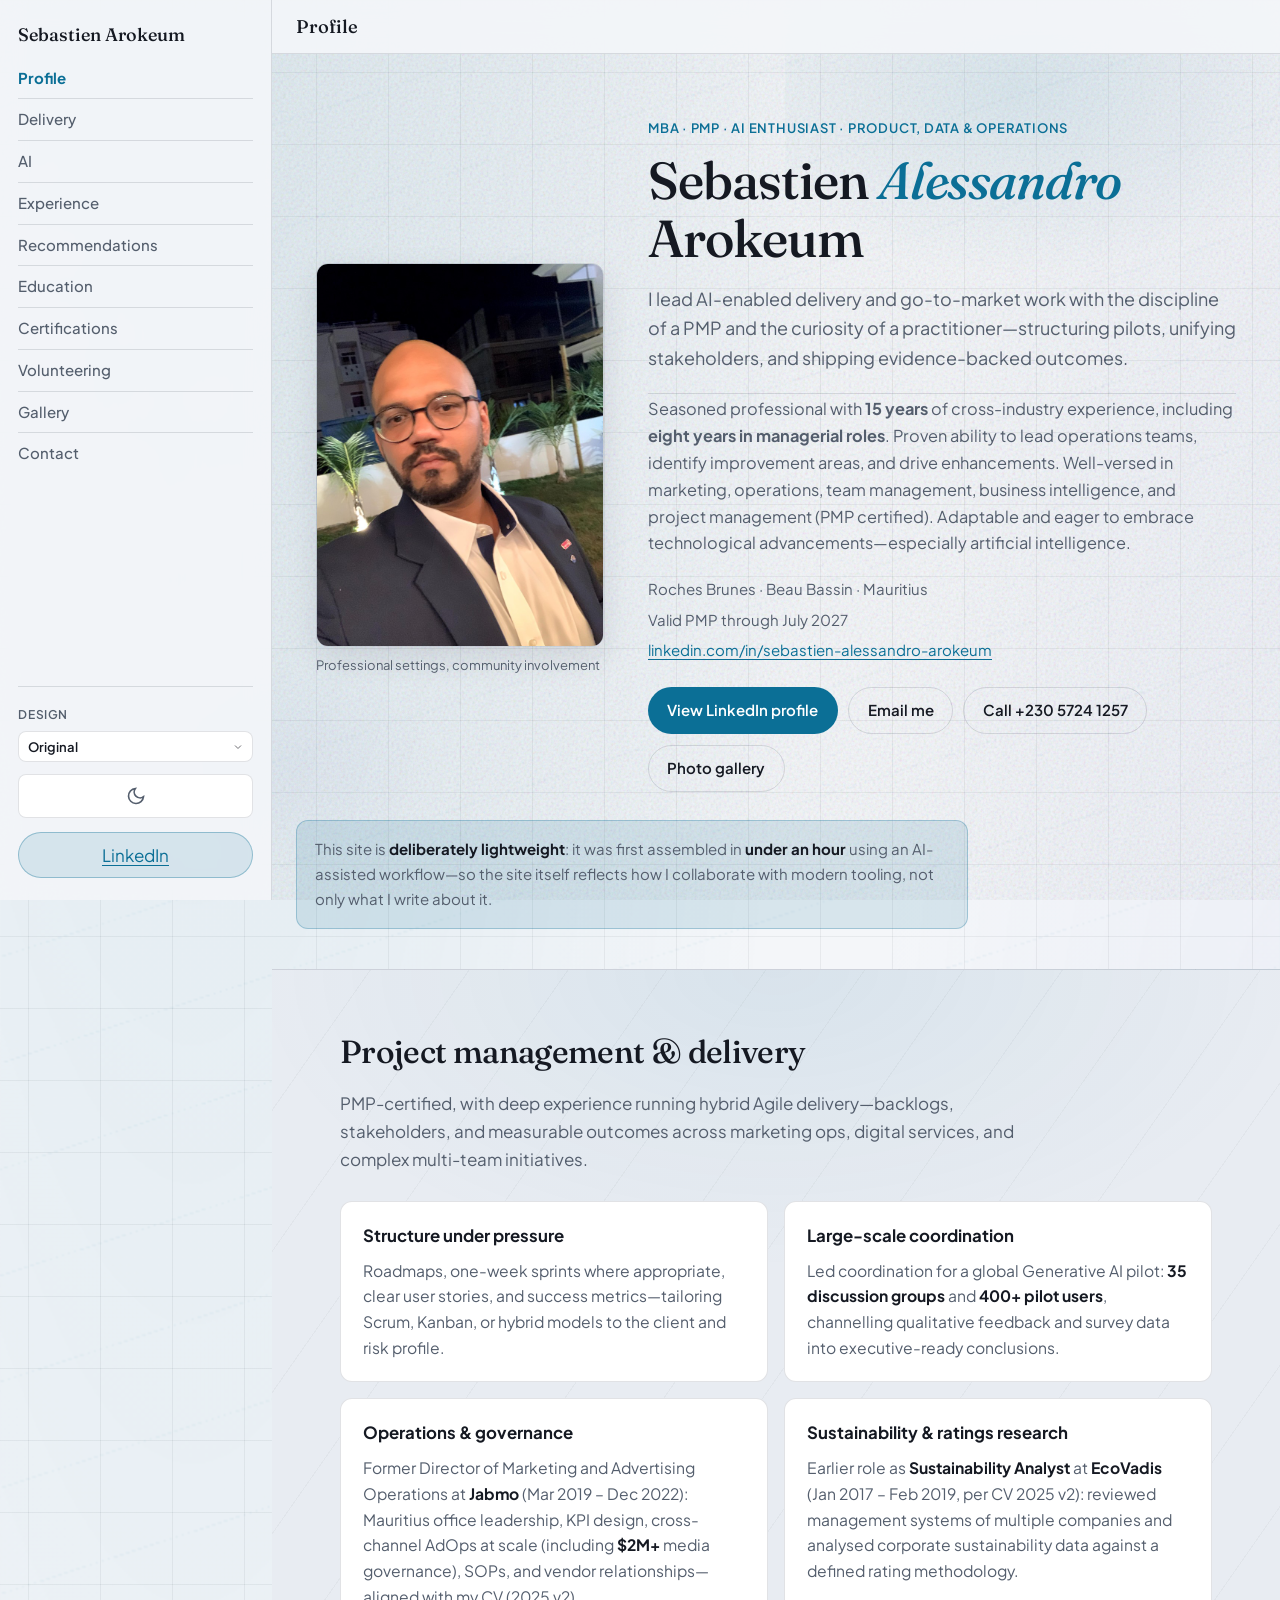
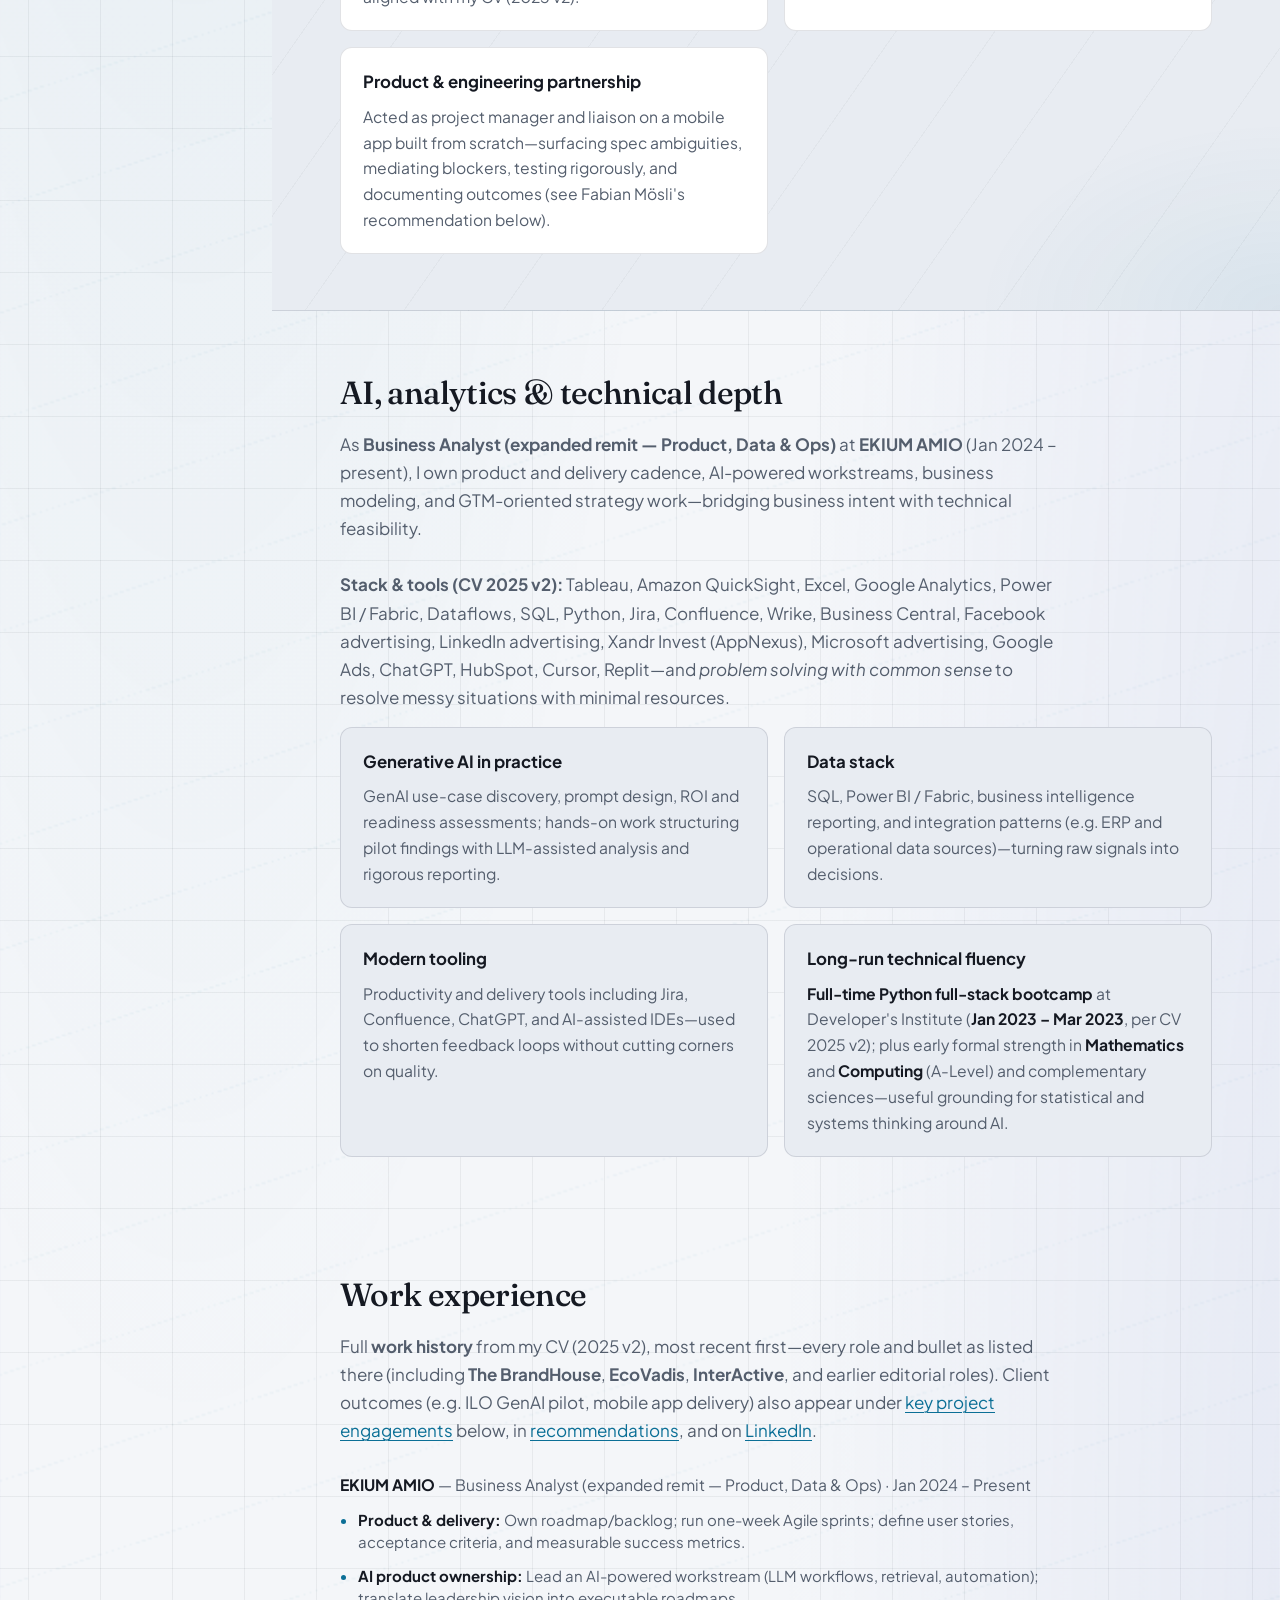
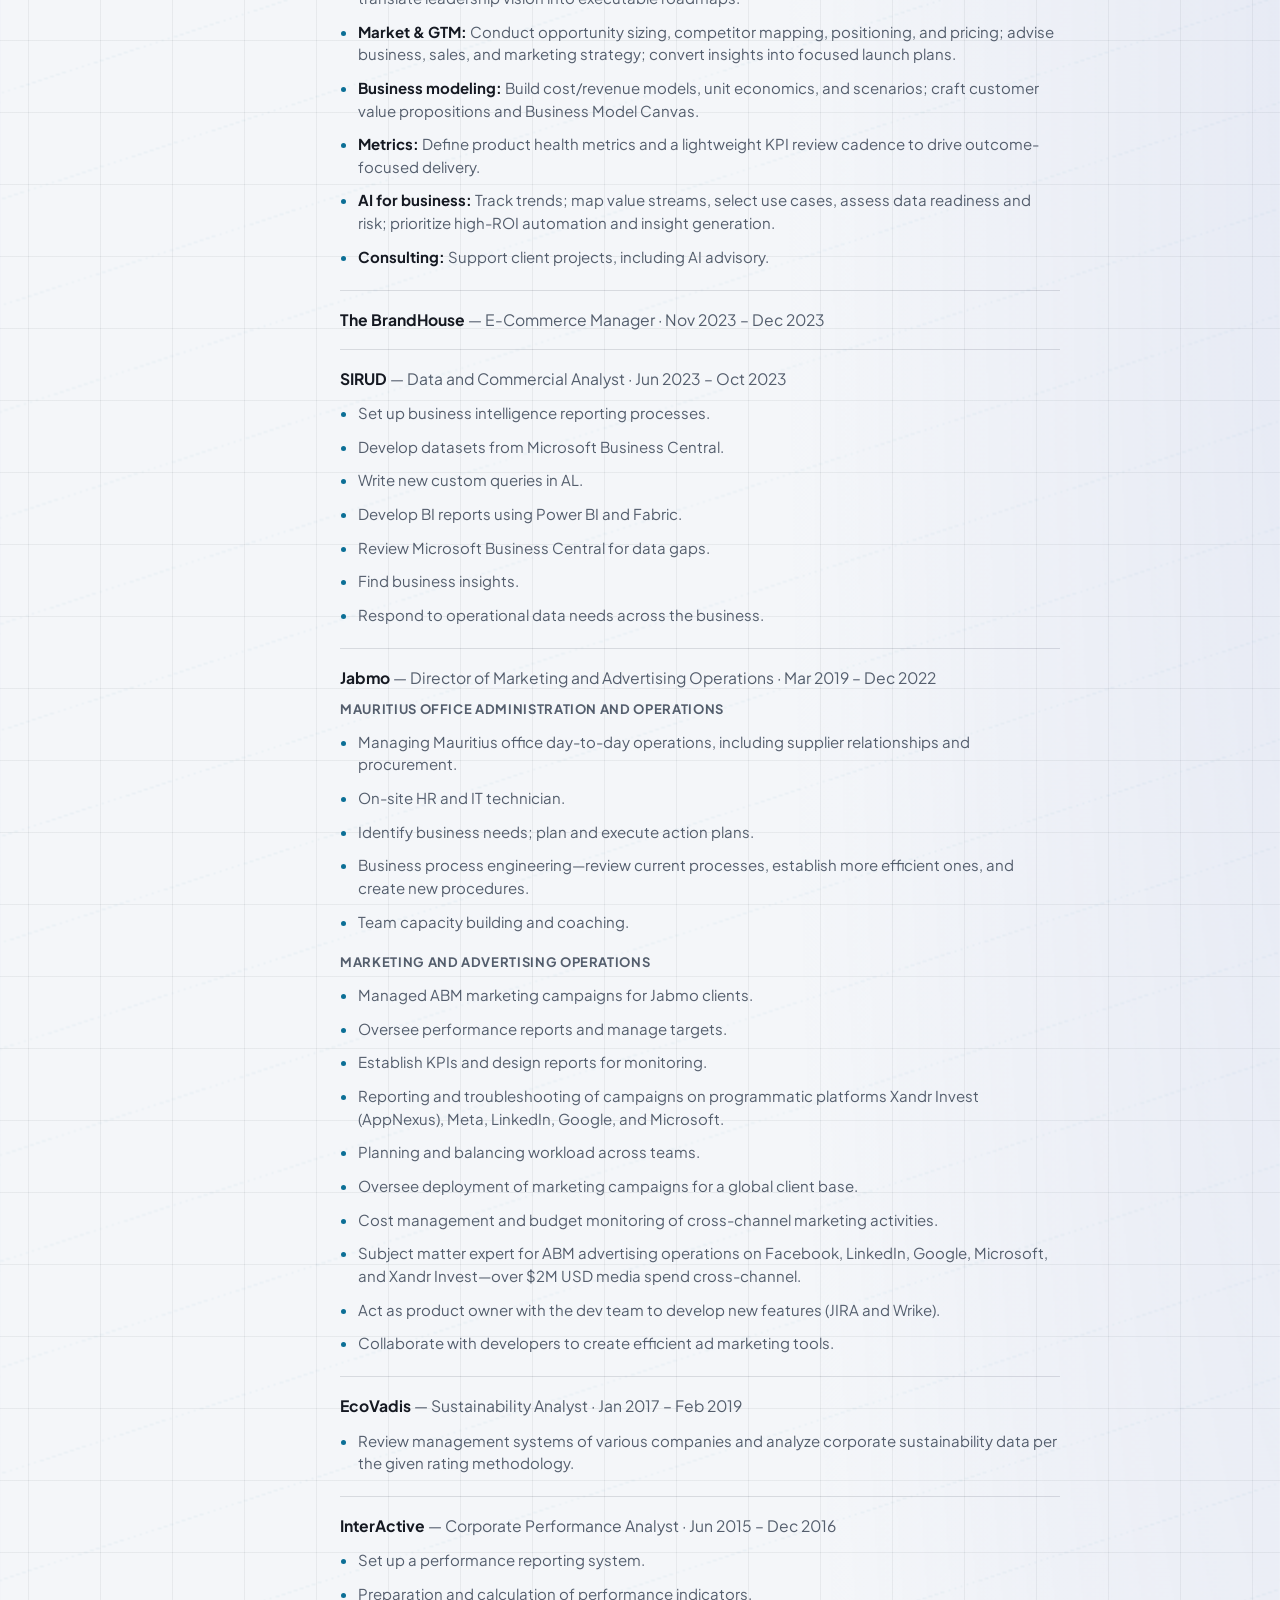
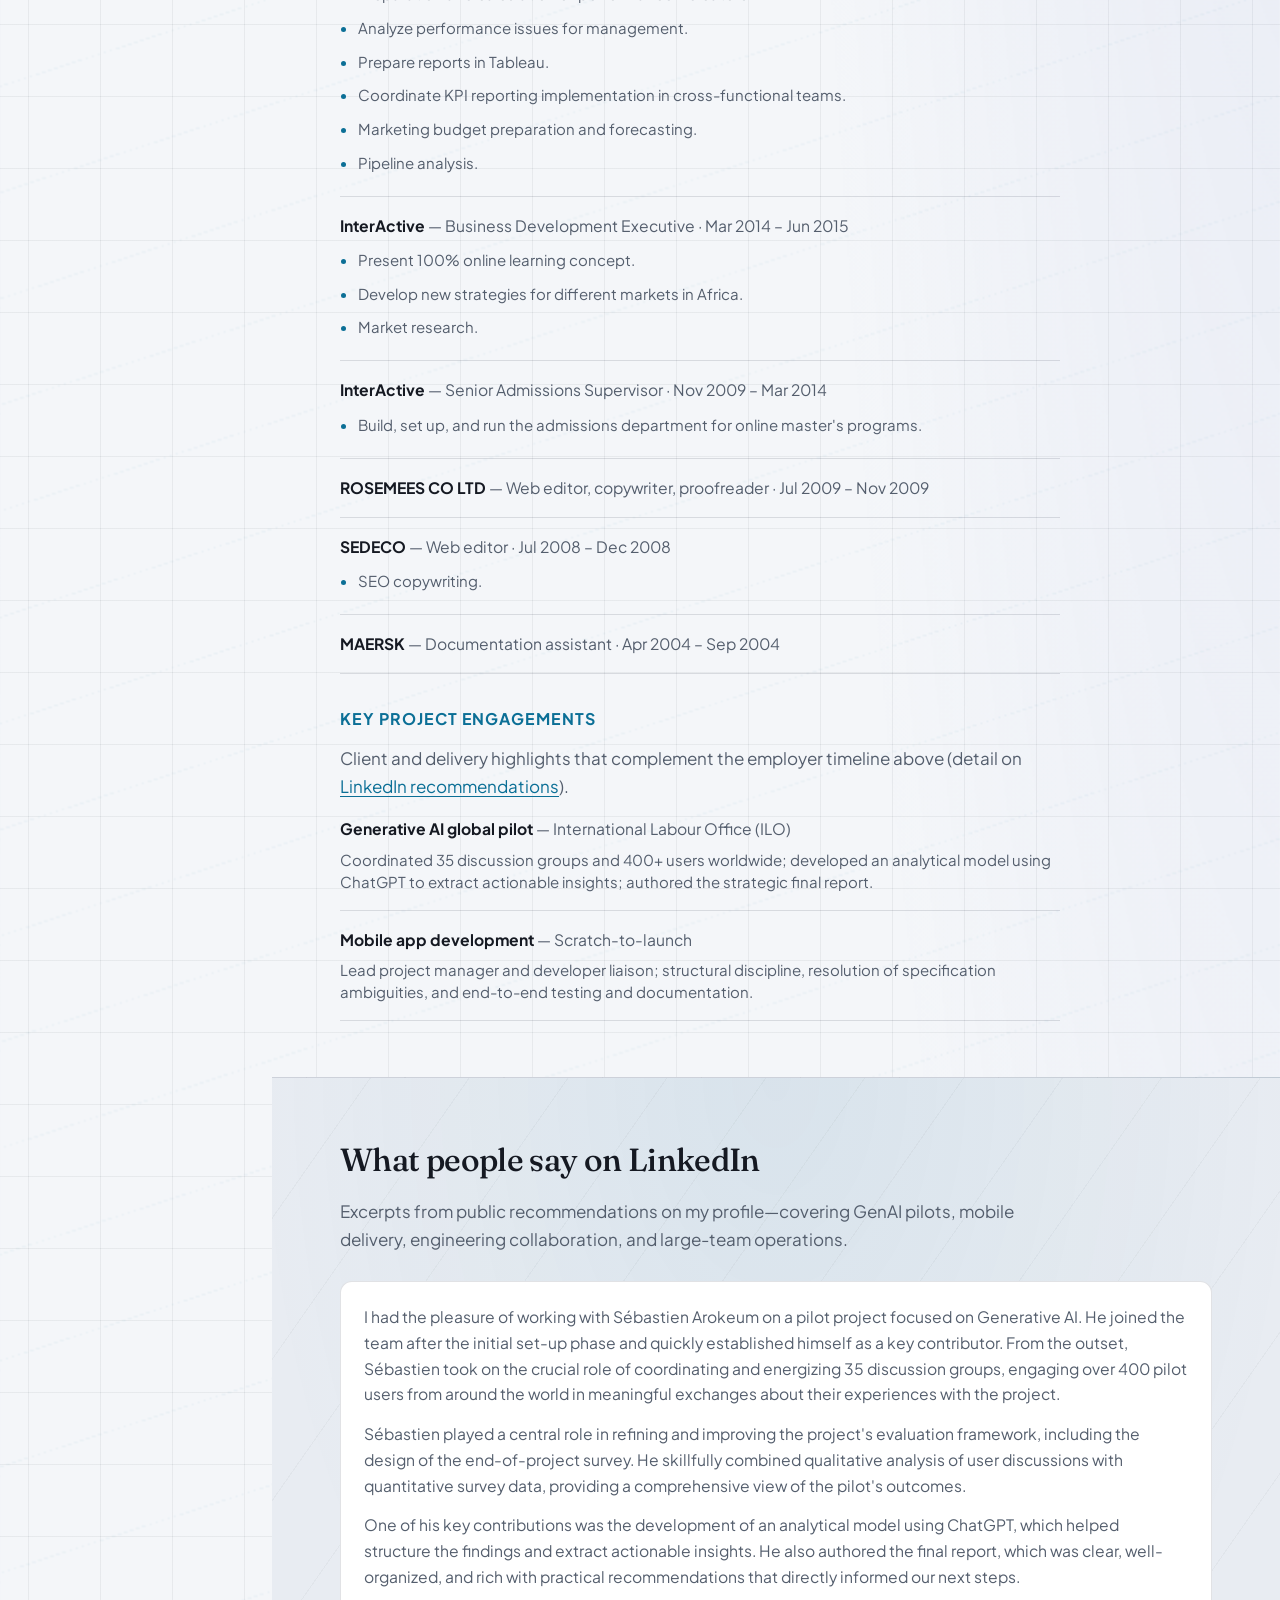
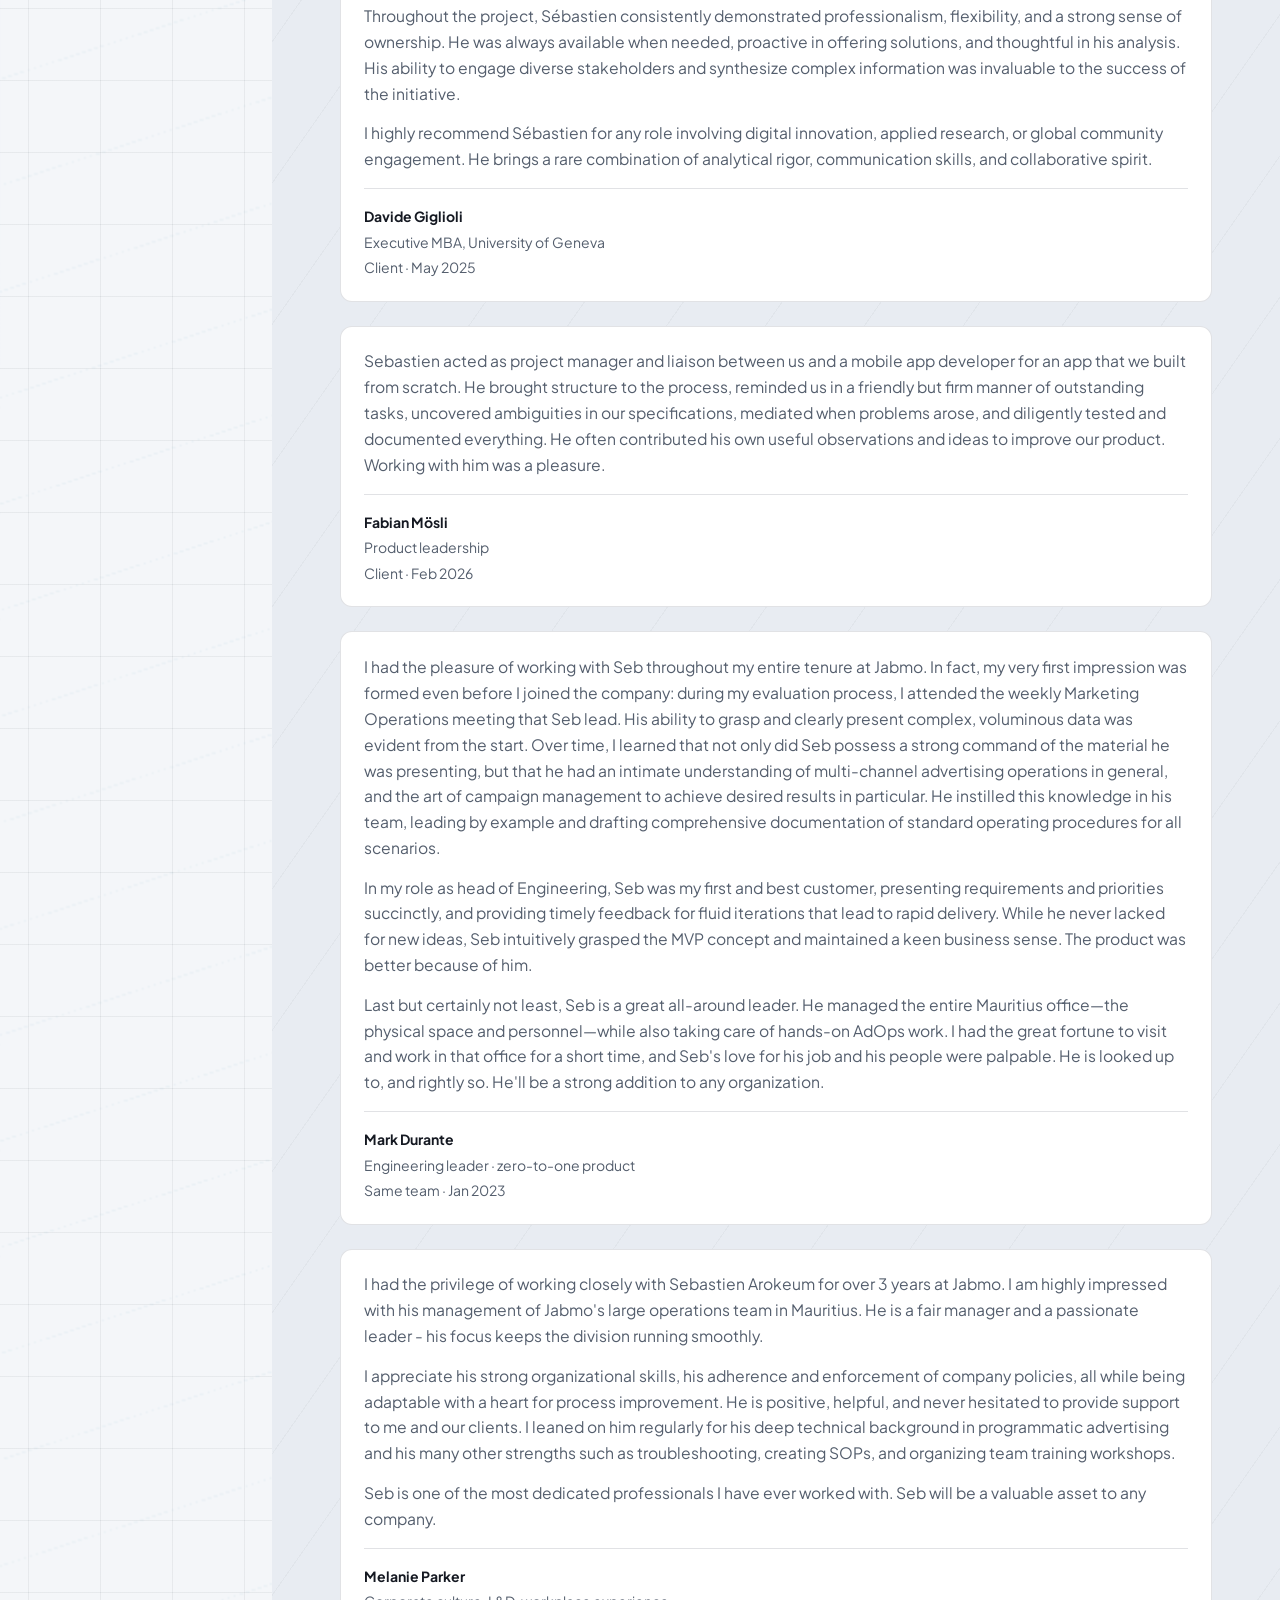
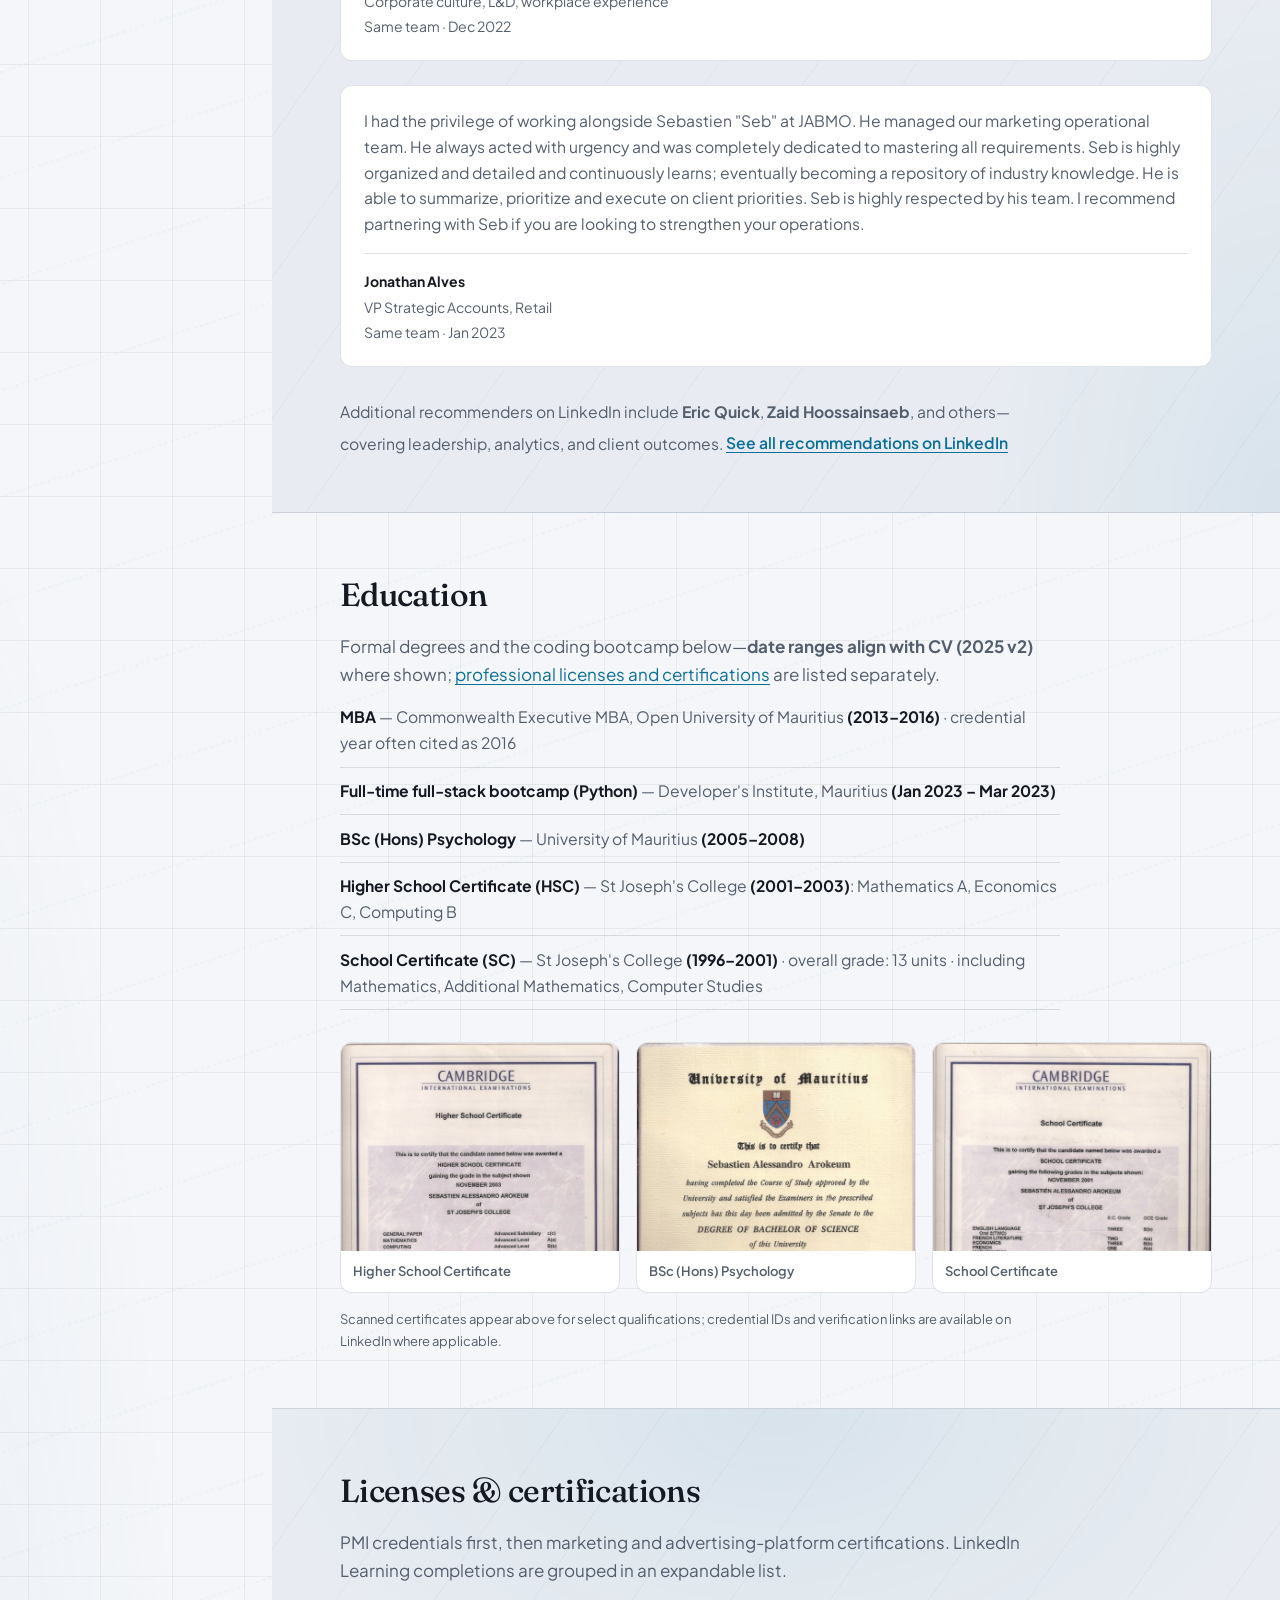
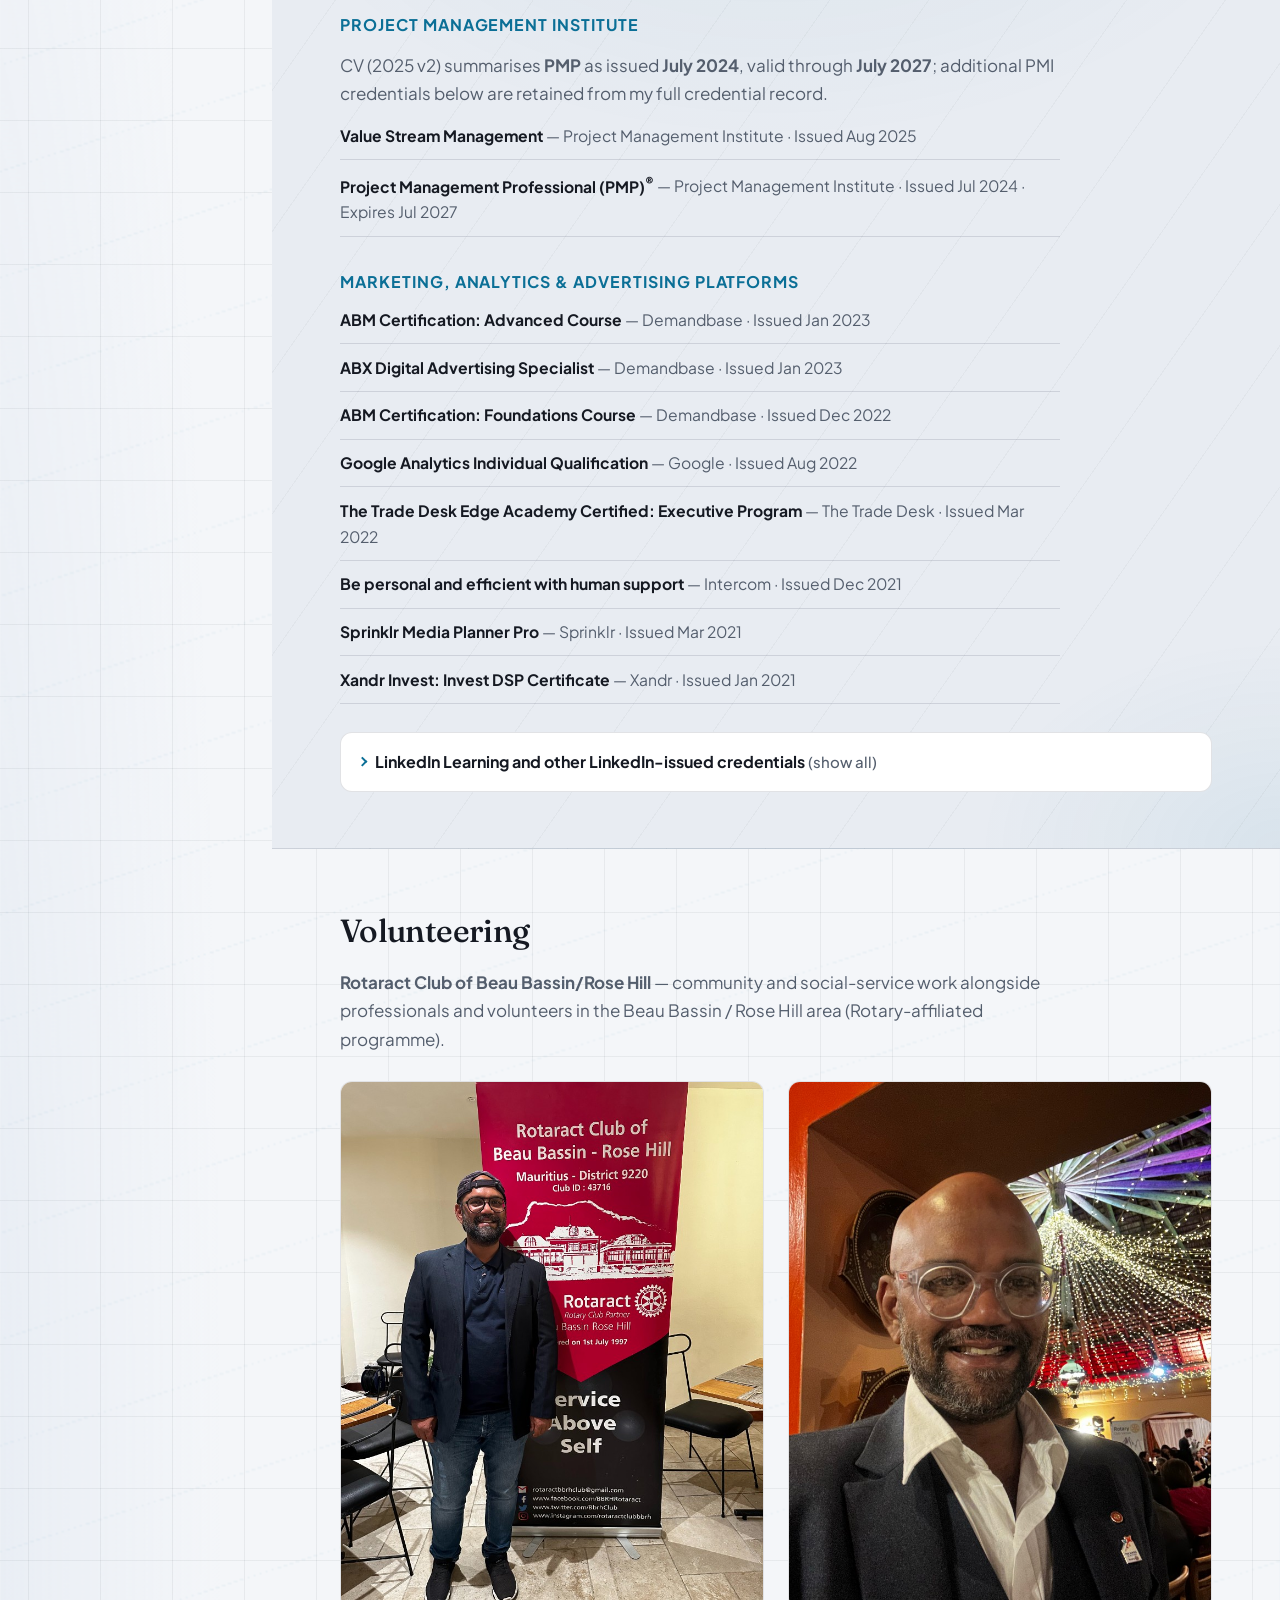
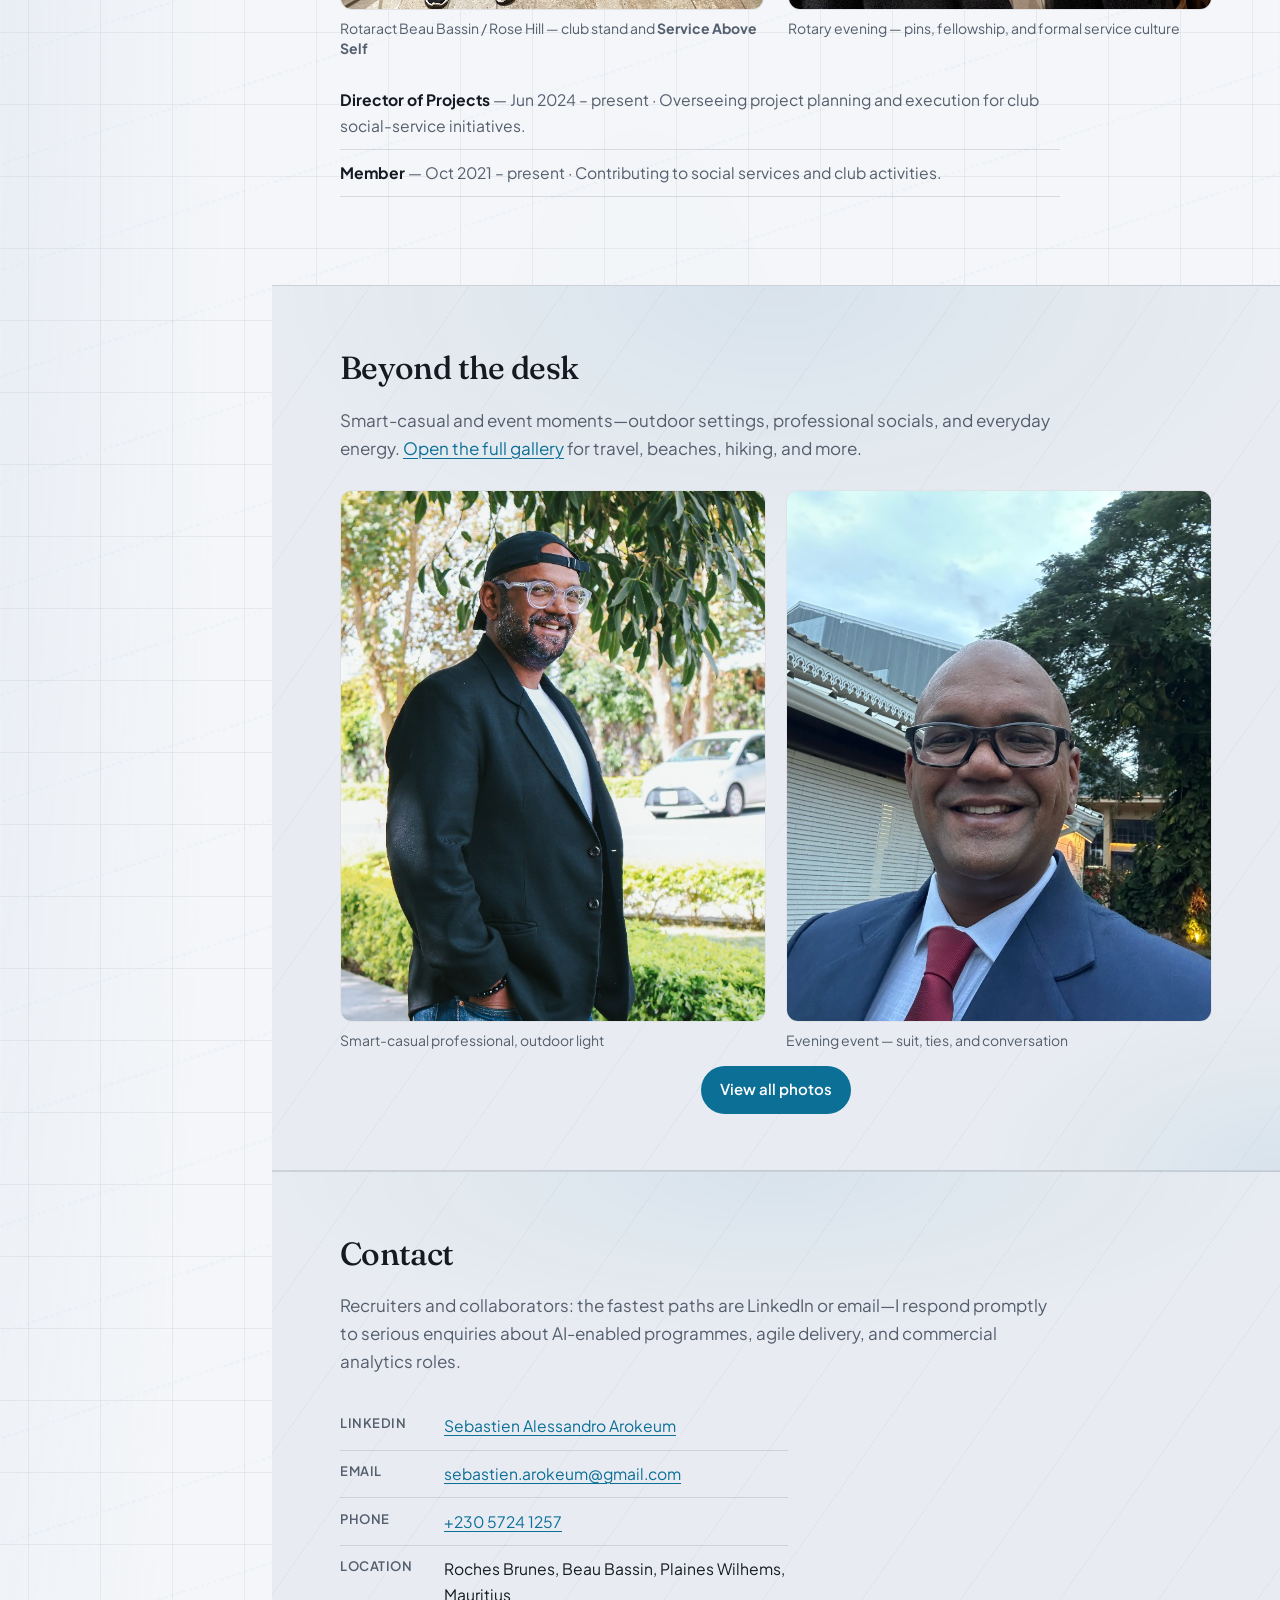
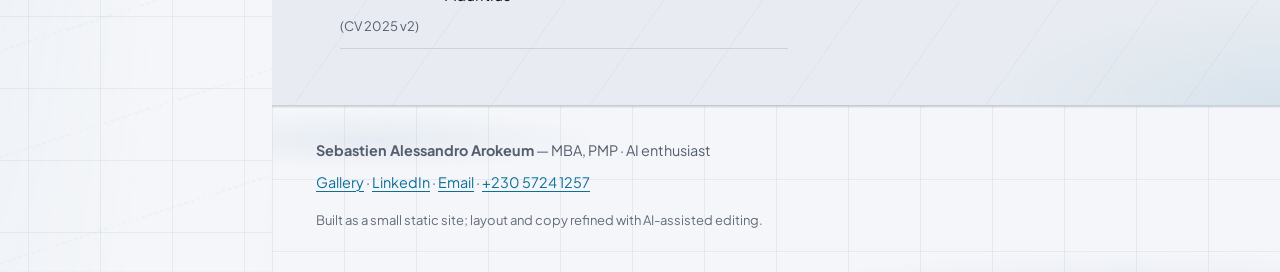
==== index.html @ 87f0eabe "Add personal profile site: index, gallery, themes, assets Made-with: Cursor" ====
<!DOCTYPE html>
<html lang="en">
<head>
  <meta charset="utf-8">
  <meta name="viewport" content="width=device-width, initial-scale=1">
  <title>Sebastien Arokeum — MBA, PMP | Product, data &amp; AI delivery</title>
  <meta name="description" content="Sebastien Alessandro Arokeum: seasoned professional (15+ years cross-industry, 8 in managerial roles), MBA, PMP, AI enthusiast—Mauritius. Marketing, operations, BI, agile delivery, GenAI pilots, and data-driven GTM.">
  <meta name="theme-color" id="theme-color-meta" content="#0c0f14">
  <script>
    (function () {
      var d = document.documentElement;
      var colors = { original: { light: '#f4f6f9', dark: '#0c0f14' }, apple: { light: '#f5f5f7', dark: '#000000' }, google: { light: '#f8f9fa', dark: '#131314' } };
      try {
        var a = localStorage.getItem('appearance');
        if (!a) {
          var leg = localStorage.getItem('theme');
          if (leg === 'light' || leg === 'dark') {
            a = leg;
            localStorage.setItem('appearance', a);
            localStorage.removeItem('theme');
          } else {
            a = window.matchMedia('(prefers-color-scheme: light)').matches ? 'light' : 'dark';
          }
        }
        d.setAttribute('data-appearance', a);
      } catch (e) {
        d.setAttribute('data-appearance', 'dark');
      }
      var v = localStorage.getItem('visualTheme');
      d.setAttribute('data-visual', (v === 'apple' || v === 'google' || v === 'original') ? v : 'original');
      var m = document.getElementById('theme-color-meta');
      if (m) {
        var vis = d.getAttribute('data-visual');
        var ap = d.getAttribute('data-appearance');
        m.content = (colors[vis] && colors[vis][ap]) || '#0c0f14';
      }
    })();
  </script>
  <link rel="preconnect" href="https://fonts.googleapis.com">
  <link rel="preconnect" href="https://fonts.gstatic.com" crossorigin>
  <link href="https://fonts.googleapis.com/css2?family=Fraunces:ital,opsz,wght@0,9..144,500;1,9..144,500&family=Inter:wght@400;500;600;700&family=Plus+Jakarta+Sans:ital,wght@0,400;0,500;0,600;0,700;1,400&family=Roboto+Serif:ital,opsz,wght@0,8..144,400;0,8..144,600;1,8..144,400&family=Roboto:ital,wght@0,400;0,500;0,700;1,400&family=Source+Serif+4:ital,opsz,wght@0,8..60,400;0,8..60,600;1,8..60,400&display=swap" rel="stylesheet">
  <link rel="stylesheet" href="styles.css">
</head>
<body>
  <a class="skip-link" href="#main">Skip to content</a>

  <div class="site-shell">
    <aside class="site-sidebar" id="site-sidebar" aria-label="Site">
      <div class="site-sidebar__inner">
        <a class="logo" href="index.html#top">Sebastien Arokeum</a>
        <nav id="site-nav" class="site-nav" aria-label="Primary">
          <a href="#top">Profile</a>
          <a href="#delivery">Delivery</a>
          <a href="#ai">AI</a>
          <a href="#experience">Experience</a>
          <a href="#recommendations">Recommendations</a>
          <a href="#education">Education</a>
          <a href="#certifications">Certifications</a>
          <a href="#volunteering">Volunteering</a>
          <a href="gallery.html">Gallery</a>
          <a href="#contact">Contact</a>
        </nav>
        <div class="site-sidebar__footer">
          <div class="theme-picker">
            <label class="theme-picker__label" for="visual-theme">Design</label>
            <select id="visual-theme" class="theme-select" aria-label="Choose site design theme. Selection is saved as default in this browser." title="Saved as your default on this device">
              <option value="original">Original</option>
              <option value="apple">Apple</option>
              <option value="google">Google</option>
            </select>
          </div>
          <button type="button" class="theme-toggle theme-toggle--sidebar" data-theme-toggle aria-pressed="false" title="Toggle light / dark appearance">
            <span class="visually-hidden">Toggle light / dark appearance</span>
            <svg class="theme-toggle__icon theme-toggle__icon--sun" xmlns="http://www.w3.org/2000/svg" width="20" height="20" viewBox="0 0 24 24" fill="none" stroke="currentColor" stroke-width="2" stroke-linecap="round" aria-hidden="true"><circle cx="12" cy="12" r="4"/><path d="M12 2v2M12 20v2M4.93 4.93l1.41 1.41M17.66 17.66l1.41 1.41M2 12h2M20 12h2M6.34 17.66l-1.41 1.41M19.07 4.93l-1.41 1.41"/></svg>
            <svg class="theme-toggle__icon theme-toggle__icon--moon" xmlns="http://www.w3.org/2000/svg" width="20" height="20" viewBox="0 0 24 24" fill="none" stroke="currentColor" stroke-width="2" stroke-linecap="round" aria-hidden="true"><path d="M21 12.79A9 9 0 1 1 11.21 3 7 7 0 0 0 21 12.79z"/></svg>
          </button>
          <a class="site-nav__cta" href="https://www.linkedin.com/in/sebastien-alessandro-arokeum/" target="_blank" rel="noopener noreferrer">LinkedIn</a>
        </div>
      </div>
    </aside>

    <div class="site-content">
      <div class="site-drawer-backdrop" id="site-drawer-backdrop" aria-hidden="true"></div>
      <header class="site-topbar" aria-label="Current section">
        <button type="button" class="nav-toggle" aria-expanded="false" aria-controls="site-sidebar" aria-label="Open menu">
          <span class="nav-toggle__bar" aria-hidden="true"></span>
          <span class="nav-toggle__bar" aria-hidden="true"></span>
        </button>
        <p class="site-topbar__label" id="current-section-label" aria-live="polite">Profile</p>
        <button type="button" class="theme-toggle theme-toggle--topbar" data-theme-toggle aria-pressed="false" title="Toggle light / dark appearance">
          <span class="visually-hidden">Toggle light / dark appearance</span>
          <svg class="theme-toggle__icon theme-toggle__icon--sun" xmlns="http://www.w3.org/2000/svg" width="20" height="20" viewBox="0 0 24 24" fill="none" stroke="currentColor" stroke-width="2" stroke-linecap="round" aria-hidden="true"><circle cx="12" cy="12" r="4"/><path d="M12 2v2M12 20v2M4.93 4.93l1.41 1.41M17.66 17.66l1.41 1.41M2 12h2M20 12h2M6.34 17.66l-1.41 1.41M19.07 4.93l-1.41 1.41"/></svg>
          <svg class="theme-toggle__icon theme-toggle__icon--moon" xmlns="http://www.w3.org/2000/svg" width="20" height="20" viewBox="0 0 24 24" fill="none" stroke="currentColor" stroke-width="2" stroke-linecap="round" aria-hidden="true"><path d="M21 12.79A9 9 0 1 1 11.21 3 7 7 0 0 0 21 12.79z"/></svg>
        </button>
      </header>

      <main id="main">
      <section id="top" class="hero" data-nav-label="Profile">
      <div class="hero__grid">
        <figure class="hero__figure">
          <img class="hero__photo" src="assets/photos/hero-professional.png" width="640" height="800" alt="Sebastien Arokeum in professional attire at an evening event, with Rotary-related lapel pins." fetchpriority="high">
          <figcaption class="hero__caption">Professional settings, community involvement</figcaption>
        </figure>
        <div class="hero__content">
          <p class="eyebrow">MBA · PMP · AI enthusiast · Product, data &amp; operations</p>
          <h1 class="hero__title">Sebastien <span class="hero__accent">Alessandro</span> Arokeum</h1>
          <p class="hero__lede">
            I lead AI-enabled delivery and go-to-market work with the discipline of a PMP and the curiosity of a practitioner—structuring pilots,
            unifying stakeholders, and shipping evidence-backed outcomes.
          </p>
          <p class="hero__lede hero__lede--profile">
            Seasoned professional with <strong>15 years</strong> of cross-industry experience, including <strong>eight years in managerial roles</strong>.
            Proven ability to lead operations teams, identify improvement areas, and drive enhancements. Well-versed in marketing, operations, team management,
            business intelligence, and project management (PMP certified). Adaptable and eager to embrace technological advancements—especially artificial intelligence.
          </p>
          <ul class="hero__meta">
            <li>Roches Brunes · Beau Bassin · Mauritius</li>
            <li>Valid PMP through July 2027</li>
            <li><a href="https://www.linkedin.com/in/sebastien-alessandro-arokeum/" target="_blank" rel="noopener noreferrer">linkedin.com/in/sebastien-alessandro-arokeum</a></li>
          </ul>
          <div class="hero__actions">
            <a class="btn btn--primary" href="https://www.linkedin.com/in/sebastien-alessandro-arokeum/" target="_blank" rel="noopener noreferrer">View LinkedIn profile</a>
            <a class="btn btn--ghost" href="mailto:sebastien.arokeum@gmail.com">Email me</a>
            <a class="btn btn--ghost" href="tel:+23057241257">Call +230&nbsp;5724&nbsp;1257</a>
            <a class="btn btn--ghost" href="gallery.html">Photo gallery</a>
          </div>
        </div>
      </div>
      <p class="hero__note hero__note--full">
        This site is <strong>deliberately lightweight</strong>: it was first assembled in <strong>under an hour</strong> using an AI-assisted workflow—so the site itself reflects how I collaborate with modern tooling, not only what I write about it.
      </p>
    </section>

    <section id="delivery" class="section section--surface" data-nav-label="Delivery">
      <div class="section__inner">
        <h2 class="section__title">Project management &amp; delivery</h2>
        <p class="section__intro">
          PMP-certified, with deep experience running hybrid Agile delivery—backlogs, stakeholders, and measurable outcomes across marketing ops,
          digital services, and complex multi-team initiatives.
        </p>
        <ul class="card-list">
          <li class="card">
            <h3 class="card__title">Structure under pressure</h3>
            <p class="card__text">
              Roadmaps, one-week sprints where appropriate, clear user stories, and success metrics—tailoring Scrum, Kanban, or hybrid models to the client and risk profile.
            </p>
          </li>
          <li class="card">
            <h3 class="card__title">Large-scale coordination</h3>
            <p class="card__text">
              Led coordination for a global Generative AI pilot: <strong>35 discussion groups</strong> and <strong>400+ pilot users</strong>, channelling qualitative feedback and survey data into executive-ready conclusions.
            </p>
          </li>
          <li class="card">
            <h3 class="card__title">Operations &amp; governance</h3>
            <p class="card__text">
              Former Director of Marketing and Advertising Operations at <strong>Jabmo</strong> (Mar 2019 – Dec 2022): Mauritius office leadership, KPI design, cross-channel AdOps at scale (including <strong>$2M+</strong> media governance), SOPs, and vendor relationships—aligned with my CV (2025 v2).
            </p>
          </li>
          <li class="card">
            <h3 class="card__title">Sustainability &amp; ratings research</h3>
            <p class="card__text">
              Earlier role as <strong>Sustainability Analyst</strong> at <strong>EcoVadis</strong> (Jan 2017 – Feb 2019, per CV 2025 v2): reviewed management systems of multiple companies and analysed corporate sustainability data against a defined rating methodology.
            </p>
          </li>
          <li class="card">
            <h3 class="card__title">Product &amp; engineering partnership</h3>
            <p class="card__text">
              Acted as project manager and liaison on a mobile app built from scratch—surfacing spec ambiguities, mediating blockers, testing rigorously, and documenting outcomes (see Fabian Mösli&apos;s recommendation below).
            </p>
          </li>
        </ul>
      </div>
    </section>

    <section id="ai" class="section" data-nav-label="AI">
      <div class="section__inner">
        <h2 class="section__title">AI, analytics &amp; technical depth</h2>
        <p class="section__intro">
          As <strong>Business Analyst (expanded remit — Product, Data &amp; Ops)</strong> at <strong>EKIUM AMIO</strong> (Jan 2024 – present), I own product and delivery cadence, AI-powered workstreams, business modeling, and GTM-oriented strategy work—bridging business intent with technical feasibility.
        </p>
        <p class="section__intro section__intro--tight">
          <strong>Stack &amp; tools (CV 2025 v2):</strong> Tableau, Amazon QuickSight, Excel, Google Analytics, Power BI / Fabric, Dataflows, SQL, Python, Jira, Confluence,
          Wrike, Business Central, Facebook advertising, LinkedIn advertising, Xandr Invest (AppNexus), Microsoft advertising, Google Ads, ChatGPT, HubSpot, Cursor, Replit—and
          <em>problem solving with common sense</em> to resolve messy situations with minimal resources.
        </p>
        <ul class="card-list card-list--two">
          <li class="card">
            <h3 class="card__title">Generative AI in practice</h3>
            <p class="card__text">
              GenAI use-case discovery, prompt design, ROI and readiness assessments; hands-on work structuring pilot findings with LLM-assisted analysis and rigorous reporting.
            </p>
          </li>
          <li class="card">
            <h3 class="card__title">Data stack</h3>
            <p class="card__text">
              SQL, Power BI / Fabric, business intelligence reporting, and integration patterns (e.g. ERP and operational data sources)—turning raw signals into decisions.
            </p>
          </li>
          <li class="card">
            <h3 class="card__title">Modern tooling</h3>
            <p class="card__text">
              Productivity and delivery tools including Jira, Confluence, ChatGPT, and AI-assisted IDEs—used to shorten feedback loops without cutting corners on quality.
            </p>
          </li>
          <li class="card">
            <h3 class="card__title">Long-run technical fluency</h3>
            <p class="card__text">
              <strong>Full-time Python full-stack bootcamp</strong> at Developer&apos;s Institute (<strong>Jan 2023 – Mar 2023</strong>, per CV 2025 v2); plus early formal strength in <strong>Mathematics</strong> and <strong>Computing</strong> (A-Level) and complementary sciences—useful grounding for statistical and systems thinking around AI.
            </p>
          </li>
        </ul>
      </div>
    </section>

    <section id="experience" class="section" data-nav-label="Experience">
      <div class="section__inner">
        <h2 class="section__title">Work experience</h2>
        <p class="section__intro">
          Full <strong>work history</strong> from my CV (2025 v2), most recent first—every role and bullet as listed there (including <strong>The BrandHouse</strong>, <strong>EcoVadis</strong>, <strong>InterActive</strong>, and earlier editorial roles).
          Client outcomes (e.g. ILO GenAI pilot, mobile app delivery) also appear under <a href="#key-projects">key project engagements</a> below, in <a href="#recommendations">recommendations</a>, and on
          <a href="https://www.linkedin.com/in/sebastien-alessandro-arokeum/" target="_blank" rel="noopener noreferrer">LinkedIn</a>.
        </p>
        <ul class="timeline timeline--experience">
          <li>
            <strong>EKIUM AMIO</strong> — Business Analyst (expanded remit — Product, Data &amp; Ops) · Jan 2024 – Present
            <ul class="timeline__bullets">
              <li><strong>Product &amp; delivery:</strong> Own roadmap/backlog; run one-week Agile sprints; define user stories, acceptance criteria, and measurable success metrics.</li>
              <li><strong>AI product ownership:</strong> Lead an AI-powered workstream (LLM workflows, retrieval, automation); translate leadership vision into executable roadmaps.</li>
              <li><strong>Market &amp; GTM:</strong> Conduct opportunity sizing, competitor mapping, positioning, and pricing; advise business, sales, and marketing strategy; convert insights into focused launch plans.</li>
              <li><strong>Business modeling:</strong> Build cost/revenue models, unit economics, and scenarios; craft customer value propositions and Business Model Canvas.</li>
              <li><strong>Metrics:</strong> Define product health metrics and a lightweight KPI review cadence to drive outcome-focused delivery.</li>
              <li><strong>AI for business:</strong> Track trends; map value streams, select use cases, assess data readiness and risk; prioritize high-ROI automation and insight generation.</li>
              <li><strong>Consulting:</strong> Support client projects, including AI advisory.</li>
            </ul>
          </li>
          <li>
            <strong>The BrandHouse</strong> — E-Commerce Manager · Nov 2023 – Dec 2023
          </li>
          <li>
            <strong>SIRUD</strong> — Data and Commercial Analyst · Jun 2023 – Oct 2023
            <ul class="timeline__bullets">
              <li>Set up business intelligence reporting processes.</li>
              <li>Develop datasets from Microsoft Business Central.</li>
              <li>Write new custom queries in AL.</li>
              <li>Develop BI reports using Power BI and Fabric.</li>
              <li>Review Microsoft Business Central for data gaps.</li>
              <li>Find business insights.</li>
              <li>Respond to operational data needs across the business.</li>
            </ul>
          </li>
          <li>
            <strong>Jabmo</strong> — Director of Marketing and Advertising Operations · Mar 2019 – Dec 2022
            <p class="timeline__subhead">Mauritius office administration and operations</p>
            <ul class="timeline__bullets">
              <li>Managing Mauritius office day-to-day operations, including supplier relationships and procurement.</li>
              <li>On-site HR and IT technician.</li>
              <li>Identify business needs; plan and execute action plans.</li>
              <li>Business process engineering—review current processes, establish more efficient ones, and create new procedures.</li>
              <li>Team capacity building and coaching.</li>
            </ul>
            <p class="timeline__subhead">Marketing and advertising operations</p>
            <ul class="timeline__bullets">
              <li>Managed ABM marketing campaigns for Jabmo clients.</li>
              <li>Oversee performance reports and manage targets.</li>
              <li>Establish KPIs and design reports for monitoring.</li>
              <li>Reporting and troubleshooting of campaigns on programmatic platforms Xandr Invest (AppNexus), Meta, LinkedIn, Google, and Microsoft.</li>
              <li>Planning and balancing workload across teams.</li>
              <li>Oversee deployment of marketing campaigns for a global client base.</li>
              <li>Cost management and budget monitoring of cross-channel marketing activities.</li>
              <li>Subject matter expert for ABM advertising operations on Facebook, LinkedIn, Google, Microsoft, and Xandr Invest—over $2M USD media spend cross-channel.</li>
              <li>Act as product owner with the dev team to develop new features (JIRA and Wrike).</li>
              <li>Collaborate with developers to create efficient ad marketing tools.</li>
            </ul>
          </li>
          <li>
            <strong>EcoVadis</strong> — Sustainability Analyst · Jan 2017 – Feb 2019
            <ul class="timeline__bullets">
              <li>Review management systems of various companies and analyze corporate sustainability data per the given rating methodology.</li>
            </ul>
          </li>
          <li>
            <strong>InterActive</strong> — Corporate Performance Analyst · Jun 2015 – Dec 2016
            <ul class="timeline__bullets">
              <li>Set up a performance reporting system.</li>
              <li>Preparation and calculation of performance indicators.</li>
              <li>Analyze performance issues for management.</li>
              <li>Prepare reports in Tableau.</li>
              <li>Coordinate KPI reporting implementation in cross-functional teams.</li>
              <li>Marketing budget preparation and forecasting.</li>
              <li>Pipeline analysis.</li>
            </ul>
          </li>
          <li>
            <strong>InterActive</strong> — Business Development Executive · Mar 2014 – Jun 2015
            <ul class="timeline__bullets">
              <li>Present 100% online learning concept.</li>
              <li>Develop new strategies for different markets in Africa.</li>
              <li>Market research.</li>
            </ul>
          </li>
          <li>
            <strong>InterActive</strong> — Senior Admissions Supervisor · Nov 2009 – Mar 2014
            <ul class="timeline__bullets">
              <li>Build, set up, and run the admissions department for online master&apos;s programs.</li>
            </ul>
          </li>
          <li>
            <strong>ROSEMEES CO LTD</strong> — Web editor, copywriter, proofreader · Jul 2009 – Nov 2009
          </li>
          <li>
            <strong>SEDECO</strong> — Web editor · Jul 2008 – Dec 2008
            <ul class="timeline__bullets">
              <li>SEO copywriting.</li>
            </ul>
          </li>
          <li>
            <strong>MAERSK</strong> — Documentation assistant · Apr 2004 – Sep 2004
          </li>
        </ul>
        <h3 class="cert-heading" id="key-projects">Key project engagements</h3>
        <p class="section__intro section__intro--tight">
          Client and delivery highlights that complement the employer timeline above (detail on <a href="#recommendations">LinkedIn recommendations</a>).
        </p>
        <ul class="timeline timeline--experience timeline--flush">
          <li>
            <strong>Generative AI global pilot</strong> — International Labour Office (ILO)<br>
            <span class="timeline__detail">Coordinated 35 discussion groups and 400+ users worldwide; developed an analytical model using ChatGPT to extract actionable insights; authored the strategic final report.</span>
          </li>
          <li>
            <strong>Mobile app development</strong> — Scratch-to-launch<br>
            <span class="timeline__detail">Lead project manager and developer liaison; structural discipline, resolution of specification ambiguities, and end-to-end testing and documentation.</span>
          </li>
        </ul>
      </div>
    </section>

    <section id="recommendations" class="section section--surface" data-nav-label="Recommendations">
      <div class="section__inner">
        <h2 class="section__title">What people say on LinkedIn</h2>
        <p class="section__intro">
          Excerpts from public recommendations on my profile—covering GenAI pilots, mobile delivery, engineering collaboration, and large-team operations.
        </p>

        <div class="quotes">
          <figure class="quote">
            <blockquote cite="https://www.linkedin.com/in/sebastien-alessandro-arokeum/">
              <p>
                I had the pleasure of working with Sébastien Arokeum on a pilot project focused on Generative AI. He joined the team after the initial set-up phase and quickly established himself as a key contributor. From the outset, Sébastien took on the crucial role of coordinating and energizing 35 discussion groups, engaging over 400 pilot users from around the world in meaningful exchanges about their experiences with the project.
              </p>
              <p>
                Sébastien played a central role in refining and improving the project&apos;s evaluation framework, including the design of the end-of-project survey. He skillfully combined qualitative analysis of user discussions with quantitative survey data, providing a comprehensive view of the pilot&apos;s outcomes.
              </p>
              <p>
                One of his key contributions was the development of an analytical model using ChatGPT, which helped structure the findings and extract actionable insights. He also authored the final report, which was clear, well-organized, and rich with practical recommendations that directly informed our next steps.
              </p>
              <p>
                Throughout the project, Sébastien consistently demonstrated professionalism, flexibility, and a strong sense of ownership. He was always available when needed, proactive in offering solutions, and thoughtful in his analysis. His ability to engage diverse stakeholders and synthesize complex information was invaluable to the success of the initiative.
              </p>
              <p>
                I highly recommend Sébastien for any role involving digital innovation, applied research, or global community engagement. He brings a rare combination of analytical rigor, communication skills, and collaborative spirit.
              </p>
            </blockquote>
            <figcaption>
              <cite class="quote__who">Davide Giglioli</cite>
              <span class="quote__role">Executive MBA, University of Geneva</span>
              <span class="quote__rel">Client · May 2025</span>
            </figcaption>
          </figure>

          <figure class="quote">
            <blockquote cite="https://www.linkedin.com/in/sebastien-alessandro-arokeum/">
              <p>
                Sebastien acted as project manager and liaison between us and a mobile app developer for an app that we built from scratch. He brought structure to the process, reminded us in a friendly but firm manner of outstanding tasks, uncovered ambiguities in our specifications, mediated when problems arose, and diligently tested and documented everything. He often contributed his own useful observations and ideas to improve our product. Working with him was a pleasure.
              </p>
            </blockquote>
            <figcaption>
              <cite class="quote__who">Fabian Mösli</cite>
              <span class="quote__role">Product leadership</span>
              <span class="quote__rel">Client · Feb 2026</span>
            </figcaption>
          </figure>

          <figure class="quote">
            <blockquote cite="https://www.linkedin.com/in/sebastien-alessandro-arokeum/">
              <p>
                I had the pleasure of working with Seb throughout my entire tenure at Jabmo. In fact, my very first impression was formed even before I joined the company: during my evaluation process, I attended the weekly Marketing Operations meeting that Seb lead. His ability to grasp and clearly present complex, voluminous data was evident from the start. Over time, I learned that not only did Seb possess a strong command of the material he was presenting, but that he had an intimate understanding of multi-channel advertising operations in general, and the art of campaign management to achieve desired results in particular. He instilled this knowledge in his team, leading by example and drafting comprehensive documentation of standard operating procedures for all scenarios.
              </p>
              <p>
                In my role as head of Engineering, Seb was my first and best customer, presenting requirements and priorities succinctly, and providing timely feedback for fluid iterations that lead to rapid delivery. While he never lacked for new ideas, Seb intuitively grasped the MVP concept and maintained a keen business sense. The product was better because of him.
              </p>
              <p>
                Last but certainly not least, Seb is a great all-around leader. He managed the entire Mauritius office—the physical space and personnel—while also taking care of hands-on AdOps work. I had the great fortune to visit and work in that office for a short time, and Seb&apos;s love for his job and his people were palpable. He is looked up to, and rightly so. He&apos;ll be a strong addition to any organization.
              </p>
            </blockquote>
            <figcaption>
              <cite class="quote__who">Mark Durante</cite>
              <span class="quote__role">Engineering leader · zero-to-one product</span>
              <span class="quote__rel">Same team · Jan 2023</span>
            </figcaption>
          </figure>

          <figure class="quote">
            <blockquote cite="https://www.linkedin.com/in/sebastien-alessandro-arokeum/">
              <p>
                I had the privilege of working closely with Sebastien Arokeum for over 3 years at Jabmo. I am highly impressed with his management of Jabmo&apos;s large operations team in Mauritius. He is a fair manager and a passionate leader - his focus keeps the division running smoothly.
              </p>
              <p>
                I appreciate his strong organizational skills, his adherence and enforcement of company policies, all while being adaptable with a heart for process improvement. He is positive, helpful, and never hesitated to provide support to me and our clients. I leaned on him regularly for his deep technical background in programmatic advertising and his many other strengths such as troubleshooting, creating SOPs, and organizing team training workshops.
              </p>
              <p>Seb is one of the most dedicated professionals I have ever worked with. Seb will be a valuable asset to any company.</p>
            </blockquote>
            <figcaption>
              <cite class="quote__who">Melanie Parker</cite>
              <span class="quote__role">Corporate culture, L&amp;D, workplace experience</span>
              <span class="quote__rel">Same team · Dec 2022</span>
            </figcaption>
          </figure>

          <figure class="quote">
            <blockquote cite="https://www.linkedin.com/in/sebastien-alessandro-arokeum/">
              <p>
                I had the privilege of working alongside Sebastien &quot;Seb&quot; at JABMO. He managed our marketing operational team. He always acted with urgency and was completely dedicated to mastering all requirements. Seb is highly organized and detailed and continuously learns; eventually becoming a repository of industry knowledge. He is able to summarize, prioritize and execute on client priorities. Seb is highly respected by his team. I recommend partnering with Seb if you are looking to strengthen your operations.
              </p>
            </blockquote>
            <figcaption>
              <cite class="quote__who">Jonathan Alves</cite>
              <span class="quote__role">VP Strategic Accounts, Retail</span>
              <span class="quote__rel">Same team · Jan 2023</span>
            </figcaption>
          </figure>
        </div>

        <p class="recommendations__more">
          Additional recommenders on LinkedIn include <strong>Eric Quick</strong>, <strong>Zaid Hoossainsaeb</strong>, and others—covering leadership, analytics, and client outcomes.
          <a href="https://www.linkedin.com/in/sebastien-alessandro-arokeum/" target="_blank" rel="noopener noreferrer">See all recommendations on LinkedIn</a>
        </p>
      </div>
    </section>

    <section id="education" class="section" data-nav-label="Education">
      <div class="section__inner">
        <h2 class="section__title">Education</h2>
        <p class="section__intro section__intro--tight">Formal degrees and the coding bootcamp below—<strong>date ranges align with CV (2025 v2)</strong> where shown; <a href="#certifications">professional licenses and certifications</a> are listed separately.</p>
        <ul class="timeline">
          <li>
            <strong>MBA</strong> — Commonwealth Executive MBA, Open University of Mauritius <strong>(2013–2016)</strong> · credential year often cited as 2016
          </li>
          <li>
            <strong>Full-time full-stack bootcamp (Python)</strong> — Developer&apos;s Institute, Mauritius <strong>(Jan 2023 – Mar 2023)</strong>
          </li>
          <li>
            <strong>BSc (Hons) Psychology</strong> — University of Mauritius <strong>(2005–2008)</strong>
          </li>
          <li>
            <strong>Higher School Certificate (HSC)</strong> — St Joseph&apos;s College <strong>(2001–2003)</strong>: Mathematics A, Economics C, Computing B
          </li>
          <li>
            <strong>School Certificate (SC)</strong> — St Joseph&apos;s College <strong>(1996–2001)</strong> · overall grade: 13 units · including Mathematics, Additional Mathematics, Computer Studies
          </li>
        </ul>

        <div class="cert-grid" aria-label="Selected qualification documents">
          <a class="cert-thumb" href="assets/higher-school-certificate.png" target="_blank" rel="noopener">
            <img src="assets/higher-school-certificate.png" alt="Higher School Certificate (Cambridge), St Joseph's College" width="400" height="280" loading="lazy">
            <span class="cert-thumb__cap">Higher School Certificate</span>
          </a>
          <a class="cert-thumb" href="assets/bsc-psychology.png" target="_blank" rel="noopener">
            <img src="assets/bsc-psychology.png" alt="Bachelor of Science in Psychology degree certificate, University of Mauritius" width="400" height="280" loading="lazy">
            <span class="cert-thumb__cap">BSc (Hons) Psychology</span>
          </a>
          <a class="cert-thumb" href="assets/school-certificate.png" target="_blank" rel="noopener">
            <img src="assets/school-certificate.png" alt="Cambridge School Certificate, St Joseph's College" width="400" height="280" loading="lazy">
            <span class="cert-thumb__cap">School Certificate</span>
          </a>
        </div>
        <p class="fine-print">Scanned certificates appear above for select qualifications; credential IDs and verification links are available on LinkedIn where applicable.</p>
      </div>
    </section>

    <section id="certifications" class="section section--surface" data-nav-label="Certifications">
      <div class="section__inner">
        <h2 class="section__title">Licenses &amp; certifications</h2>
        <p class="section__intro">PMI credentials first, then marketing and advertising-platform certifications. LinkedIn Learning completions are grouped in an expandable list.</p>

        <h3 class="cert-heading">Project Management Institute</h3>
        <p class="section__intro section__intro--tight">CV (2025 v2) summarises <strong>PMP</strong> as issued <strong>July 2024</strong>, valid through <strong>July 2027</strong>; additional PMI credentials below are retained from my full credential record.</p>
        <ul class="timeline timeline--flush">
          <li>
            <strong>Value Stream Management</strong> — Project Management Institute · Issued Aug 2025
          </li>
          <li>
            <strong>Project Management Professional (PMP)<sup>®</sup></strong> — Project Management Institute · Issued Jul 2024 · Expires Jul 2027
          </li>
        </ul>

        <h3 class="cert-heading">Marketing, analytics &amp; advertising platforms</h3>
        <ul class="timeline timeline--flush">
          <li>
            <strong>ABM Certification: Advanced Course</strong> — Demandbase · Issued Jan 2023
          </li>
          <li>
            <strong>ABX Digital Advertising Specialist</strong> — Demandbase · Issued Jan 2023
          </li>
          <li>
            <strong>ABM Certification: Foundations Course</strong> — Demandbase · Issued Dec 2022
          </li>
          <li>
            <strong>Google Analytics Individual Qualification</strong> — Google · Issued Aug 2022
          </li>
          <li>
            <strong>The Trade Desk Edge Academy Certified: Executive Program</strong> — The Trade Desk · Issued Mar 2022
          </li>
          <li>
            <strong>Be personal and efficient with human support</strong> — Intercom · Issued Dec 2021
          </li>
          <li>
            <strong>Sprinklr Media Planner Pro</strong> — Sprinklr · Issued Mar 2021
          </li>
          <li>
            <strong>Xandr Invest: Invest DSP Certificate</strong> — Xandr · Issued Jan 2021
          </li>
        </ul>

        <details class="cert-expand">
          <summary class="cert-expand__summary">LinkedIn Learning and other LinkedIn-issued credentials <span class="cert-expand__hint">(show all)</span></summary>
          <p class="cert-expand__lead">Course completions and LinkedIn credentials (newest first). Two LinkedIn Marketing Solutions credentials expired Feb 2024—listed for transparency.</p>
          <ul class="timeline timeline--flush timeline--dense">
            <li><strong>Become a Social Media Marketer</strong> · Aug 2022</li>
            <li><strong>LinkedIn Marketing Strategy</strong> · Feb 2022 · <em>Expired Feb 2024</em></li>
            <li><strong>LinkedIn Marketing Solutions Fundamentals</strong> · Feb 2022 · <em>Expired Feb 2024</em></li>
            <li><strong>Become a Business Analyst</strong> · Apr 2021</li>
            <li><strong>Requirements Elicitation for Business Analysts: Interviews</strong> · Nov 2020</li>
            <li><strong>Managing Others Effectively</strong> · Sep 2020</li>
            <li><strong>Inclusive Leadership</strong> · Sep 2020</li>
            <li><strong>Agile Requirements Foundations</strong> · Sep 2020</li>
            <li><strong>Managing Organizational Change for Managers</strong> · Aug 2020</li>
            <li><strong>Advance Your Skills as a Manager</strong> · Aug 2020</li>
            <li><strong>Data Fluency: Exploring and Describing Data</strong> · Aug 2020</li>
            <li><strong>Develop Your Data Analysis Skills</strong> · Aug 2020</li>
            <li><strong>Become a Senior Manager</strong> · Jul 2020</li>
            <li><strong>Become a Manager</strong> · Jul 2020</li>
            <li><strong>Managing Performance</strong> · Jun 2020</li>
            <li><strong>Improving Your Conflict Competence</strong> · Jun 2020</li>
            <li><strong>Certified Analytics Professional (CAP) Cert Prep: Domains 5–7</strong> · Jun 2020</li>
            <li><strong>Become a Business Intelligence Specialist</strong> · May 2020</li>
            <li><strong>Pitching Your Ideas Strategically</strong> · May 2020</li>
            <li><strong>Lead Like a Boss</strong> · May 2020</li>
            <li><strong>Google Ads (AdWords) Essential Training</strong> · May 2020</li>
            <li><strong>GDPR Compliance: Essential Training</strong> · May 2020</li>
            <li><strong>Data Analytics for Pricing Analysts in Excel</strong> · May 2020</li>
            <li><strong>Financial Accounting Part 2</strong> · Apr 2020</li>
            <li><strong>GDPR for Marketers</strong> · Apr 2020</li>
            <li><strong>Financial Accounting Part 1</strong> · Apr 2020</li>
            <li><strong>Account-Based Marketing Foundations</strong> · Apr 2020</li>
            <li><strong>Become a Data Analytics Specialist</strong> · Apr 2020</li>
            <li><strong>Become a Data Scientist</strong> · Jul 2019</li>
            <li><strong>Data Science Foundations: Fundamentals</strong> · May 2019</li>
            <li><strong>Strategic Thinking</strong> · Mar 2019</li>
            <li><strong>Lead Generation Foundations</strong> · Mar 2019</li>
            <li><strong>Building an Integrated Online Marketing Plan</strong> · Mar 2019</li>
            <li><strong>Marketing Foundations: Growth Hacking</strong> · Mar 2019</li>
            <li><strong>Content Marketing Foundations</strong> · Mar 2019</li>
            <li><strong>Google Analytics Essential Training</strong> · Mar 2019</li>
            <li><strong>SEO Foundations</strong> · Mar 2019</li>
            <li><strong>Social Media Marketing Foundations</strong> · Mar 2019</li>
            <li><strong>Become a Digital Marketer</strong> · Mar 2019</li>
            <li><strong>Online Marketing Foundations</strong> · Mar 2019</li>
            <li><strong>B2B Marketing on LinkedIn</strong> · Mar 2019</li>
            <li><strong>Advertising on Facebook: Advanced</strong> · Mar 2019</li>
            <li><strong>Communication within Teams</strong> · Mar 2019</li>
            <li><strong>Programmatic Advertising Foundations</strong> · Mar 2019</li>
          </ul>
          <p class="fine-print cert-expand__foot"><a href="https://www.linkedin.com/in/sebastien-alessandro-arokeum/details/certifications/" target="_blank" rel="noopener noreferrer">Verify on LinkedIn</a> — credential IDs are not published on this page.</p>
        </details>
      </div>
    </section>

    <section id="volunteering" class="section" data-nav-label="Volunteering">
      <div class="section__inner">
        <h2 class="section__title">Volunteering</h2>
        <p class="section__intro">
          <strong>Rotaract Club of Beau Bassin/Rose Hill</strong> — community and social-service work alongside professionals and volunteers in the Beau Bassin / Rose Hill area (Rotary-affiliated programme).
        </p>
        <div class="volunteer-showcase">
          <figure class="photo-card">
            <a href="assets/photos/rotaract-banner.png" target="_blank" rel="noopener noreferrer" class="photo-card__link">
              <img src="assets/photos/rotaract-banner.png" width="600" height="750" loading="lazy" alt="Sebastien Arokeum beside the Rotaract Club of Beau Bassin – Rose Hill banner, Service Above Self.">
            </a>
            <figcaption class="photo-card__cap">Rotaract Beau Bassin / Rose Hill — club stand and <strong>Service Above Self</strong></figcaption>
          </figure>
          <figure class="photo-card">
            <a href="assets/photos/rotary-gala.png" target="_blank" rel="noopener noreferrer" class="photo-card__link">
              <img src="assets/photos/rotary-gala.png" width="600" height="750" loading="lazy" alt="Sebastien at a Rotary evening event, wearing Rotary lapel pins and a blazer.">
            </a>
            <figcaption class="photo-card__cap">Rotary evening — pins, fellowship, and formal service culture</figcaption>
          </figure>
        </div>
        <ul class="timeline">
          <li>
            <strong>Director of Projects</strong> — Jun 2024 – present · Overseeing project planning and execution for club social-service initiatives.
          </li>
          <li>
            <strong>Member</strong> — Oct 2021 – present · Contributing to social services and club activities.
          </li>
        </ul>
      </div>
    </section>

    <section id="more-photos" class="section section--surface">
      <div class="section__inner">
        <h2 class="section__title">Beyond the desk</h2>
        <p class="section__intro">Smart-casual and event moments—outdoor settings, professional socials, and everyday energy. <a href="gallery.html">Open the full gallery</a> for travel, beaches, hiking, and more.</p>
        <div class="photo-row">
          <figure class="photo-card photo-card--compact">
            <a href="assets/photos/lifestyle-smart-casual.png" target="_blank" rel="noopener noreferrer" class="photo-card__link">
              <img src="assets/photos/lifestyle-smart-casual.png" width="480" height="600" loading="lazy" alt="Sebastien in a blazer and white t-shirt outdoors, smart-casual style.">
            </a>
            <figcaption class="photo-card__cap">Smart-casual professional, outdoor light</figcaption>
          </figure>
          <figure class="photo-card photo-card--compact">
            <a href="assets/photos/professional-outdoor-event.png" target="_blank" rel="noopener noreferrer" class="photo-card__link">
              <img src="assets/photos/professional-outdoor-event.png" width="480" height="600" loading="lazy" alt="Sebastien in a navy suit and red tie at an outdoor evening gathering.">
            </a>
            <figcaption class="photo-card__cap">Evening event — suit, ties, and conversation</figcaption>
          </figure>
        </div>
        <p class="cta-row"><a class="btn btn--primary" href="gallery.html">View all photos</a></p>
      </div>
    </section>

    <section id="contact" class="section section--surface section--contact" data-nav-label="Contact">
      <div class="section__inner">
        <h2 class="section__title">Contact</h2>
        <p class="section__intro">
          Recruiters and collaborators: the fastest paths are LinkedIn or email—I respond promptly to serious enquiries about AI-enabled programmes, agile delivery, and commercial analytics roles.
        </p>
        <ul class="contact-list">
          <li>
            <span class="contact-list__label">LinkedIn</span>
            <a href="https://www.linkedin.com/in/sebastien-alessandro-arokeum/" target="_blank" rel="noopener noreferrer">Sebastien Alessandro Arokeum</a>
          </li>
          <li>
            <span class="contact-list__label">Email</span>
            <a href="mailto:sebastien.arokeum@gmail.com">sebastien.arokeum@gmail.com</a>
          </li>
          <li>
            <span class="contact-list__label">Phone</span>
            <a href="tel:+23057241257">+230 5724 1257</a>
          </li>
          <li>
            <span class="contact-list__label">Location</span>
            Roches Brunes, Beau Bassin, Plaines Wilhems, Mauritius <span class="fine-print">(CV 2025 v2)</span>
          </li>
        </ul>
      </div>
    </section>
      </main>

      <footer class="site-footer">
        <div class="site-footer__inner">
          <p><strong>Sebastien Alessandro Arokeum</strong> — MBA, PMP · AI enthusiast</p>
          <p class="site-footer__links">
            <a href="gallery.html">Gallery</a>
            · <a href="https://www.linkedin.com/in/sebastien-alessandro-arokeum/" target="_blank" rel="noopener noreferrer">LinkedIn</a>
            · <a href="mailto:sebastien.arokeum@gmail.com">Email</a>
            · <a href="tel:+23057241257">+230 5724 1257</a>
          </p>
          <p class="site-footer__build">Built as a small static site; layout and copy refined with AI-assisted editing.</p>
        </div>
      </footer>
    </div>
  </div>

  <script src="theme-init.js" defer></script>
</body>
</html>
---- styles.css ----
/* Sebastien Arokeum — multi-theme profile
   data-visual: original | apple | google · data-appearance: light | dark */

html[data-visual="original"][data-appearance="dark"] {
  color-scheme: dark;
  --bg: #0a0c10;
  --bg-elevated: #11151c;
  --bg-card: #161c26;
  --text: #e8eaef;
  --text-muted: #98a1b0;
  --accent: #5eb3d4;
  --accent-soft: rgba(94, 179, 212, 0.14);
  --border: rgba(255, 255, 255, 0.08);
  --link-hover: #8bcfe8;
  --header-bg: rgba(10, 12, 16, 0.88);
  --header-blur: blur(12px);
  --btn-primary-hover: #7ec9e4;
  --btn-primary-fg: #0a0c10;
  --nav-cta-border: rgba(94, 179, 212, 0.35);
  --nav-cta-hover-bg: rgba(94, 179, 212, 0.22);
  --nav-cta-hover-fg: #8bcfe8;
  --hero-note-border: rgba(94, 179, 212, 0.25);
  --cert-thumb-hover: rgba(94, 179, 212, 0.45);
  --skip-fg: #0a0c10;
  --bg-mesh-1: rgba(94, 179, 212, 0.18);
  --bg-mesh-2: rgba(130, 140, 220, 0.09);
  --bg-mesh-3: rgba(94, 179, 212, 0.07);
  --bg-mesh-4: rgba(60, 100, 160, 0.06);
  --bg-grid-line: rgba(255, 255, 255, 0.045);
  --bg-diagonal: rgba(94, 179, 212, 0.03);
  --surface-mesh-top: rgba(94, 179, 212, 0.06);
  --surface-stripe: rgba(255, 255, 255, 0.02);
  --noise-opacity: 0.35;
  --radius: 12px;
  --font-sans: "Plus Jakarta Sans", system-ui, -apple-system, sans-serif;
  --font-display: "Fraunces", Georgia, "Times New Roman", serif;
  --space: clamp(1rem, 3vw, 1.5rem);
  --max: 720px;
  --max-wide: 920px;
  --hero-title-weight: 500;
  --section-title-weight: 500;
  --card-shadow: none;
}

html[data-visual="original"][data-appearance="light"] {
  color-scheme: light;
  --bg: #f4f6f9;
  --bg-elevated: #e8ecf2;
  --bg-card: #ffffff;
  --text: #151922;
  --text-muted: #545e6d;
  --accent: #0b6f96;
  --accent-soft: rgba(11, 111, 150, 0.12);
  --border: rgba(15, 23, 42, 0.12);
  --link-hover: #094660;
  --header-bg: rgba(244, 246, 249, 0.92);
  --header-blur: blur(12px);
  --btn-primary-hover: #095a7a;
  --btn-primary-fg: #ffffff;
  --nav-cta-border: rgba(11, 111, 150, 0.35);
  --nav-cta-hover-bg: rgba(11, 111, 150, 0.14);
  --nav-cta-hover-fg: #0b6f96;
  --hero-note-border: rgba(11, 111, 150, 0.28);
  --cert-thumb-hover: rgba(11, 111, 150, 0.38);
  --skip-fg: #ffffff;
  --bg-mesh-1: rgba(11, 111, 150, 0.14);
  --bg-mesh-2: rgba(100, 120, 200, 0.1);
  --bg-mesh-3: rgba(11, 111, 150, 0.07);
  --bg-mesh-4: rgba(130, 160, 200, 0.12);
  --bg-grid-line: rgba(15, 23, 42, 0.06);
  --bg-diagonal: rgba(11, 111, 150, 0.04);
  --surface-mesh-top: rgba(11, 111, 150, 0.07);
  --surface-stripe: rgba(15, 23, 42, 0.035);
  --noise-opacity: 0.22;
  --radius: 12px;
  --font-sans: "Plus Jakarta Sans", system-ui, -apple-system, sans-serif;
  --font-display: "Fraunces", Georgia, "Times New Roman", serif;
  --space: clamp(1rem, 3vw, 1.5rem);
  --max: 720px;
  --max-wide: 920px;
  --hero-title-weight: 500;
  --section-title-weight: 500;
  --card-shadow: none;
}

html[data-visual="apple"][data-appearance="light"] {
  color-scheme: light;
  --bg: #f5f5f7;
  --bg-elevated: #ffffff;
  --bg-card: #ffffff;
  --text: #1d1d1f;
  --text-muted: #6e6e73;
  --accent: #0071e3;
  --accent-soft: rgba(0, 113, 227, 0.1);
  --border: rgba(0, 0, 0, 0.08);
  --link-hover: #0077ed;
  --header-bg: rgba(245, 245, 247, 0.72);
  --header-blur: saturate(180%) blur(20px);
  --btn-primary-hover: #0077ed;
  --btn-primary-fg: #ffffff;
  --nav-cta-border: rgba(0, 113, 227, 0.3);
  --nav-cta-hover-bg: rgba(0, 113, 227, 0.1);
  --nav-cta-hover-fg: #0071e3;
  --hero-note-border: rgba(0, 113, 227, 0.18);
  --cert-thumb-hover: rgba(0, 113, 227, 0.3);
  --skip-fg: #ffffff;
  --bg-mesh-1: rgba(0, 113, 227, 0.07);
  --bg-mesh-2: rgba(0, 0, 0, 0.02);
  --bg-mesh-3: rgba(0, 113, 227, 0.04);
  --bg-mesh-4: rgba(255, 255, 255, 0.5);
  --bg-grid-line: rgba(0, 0, 0, 0.04);
  --bg-diagonal: rgba(0, 113, 227, 0.02);
  --surface-mesh-top: rgba(0, 113, 227, 0.05);
  --surface-stripe: rgba(0, 0, 0, 0.02);
  --noise-opacity: 0.12;
  --radius: 18px;
  --font-sans: -apple-system, BlinkMacSystemFont, "Inter", "Segoe UI", sans-serif;
  --font-display: "Source Serif 4", Georgia, serif;
  --space: clamp(1.15rem, 3.2vw, 1.7rem);
  --max: 680px;
  --max-wide: 980px;
  --hero-title-weight: 600;
  --section-title-weight: 600;
  --card-shadow: 0 4px 24px rgba(0, 0, 0, 0.06);
}

html[data-visual="apple"][data-appearance="dark"] {
  color-scheme: dark;
  --bg: #000000;
  --bg-elevated: #1c1c1e;
  --bg-card: #2c2c2e;
  --text: #f5f5f7;
  --text-muted: #a1a1a6;
  --accent: #0a84ff;
  --accent-soft: rgba(10, 132, 255, 0.15);
  --border: rgba(255, 255, 255, 0.12);
  --link-hover: #64b5ff;
  --header-bg: rgba(28, 28, 30, 0.82);
  --header-blur: saturate(180%) blur(20px);
  --btn-primary-hover: #409cff;
  --btn-primary-fg: #ffffff;
  --nav-cta-border: rgba(10, 132, 255, 0.35);
  --nav-cta-hover-bg: rgba(10, 132, 255, 0.18);
  --nav-cta-hover-fg: #64b5ff;
  --hero-note-border: rgba(10, 132, 255, 0.28);
  --cert-thumb-hover: rgba(10, 132, 255, 0.35);
  --skip-fg: #ffffff;
  --bg-mesh-1: rgba(10, 132, 255, 0.1);
  --bg-mesh-2: rgba(255, 255, 255, 0.04);
  --bg-mesh-3: rgba(10, 132, 255, 0.06);
  --bg-mesh-4: rgba(255, 255, 255, 0.03);
  --bg-grid-line: rgba(255, 255, 255, 0.06);
  --bg-diagonal: rgba(10, 132, 255, 0.03);
  --surface-mesh-top: rgba(10, 132, 255, 0.08);
  --surface-stripe: rgba(255, 255, 255, 0.03);
  --noise-opacity: 0.18;
  --radius: 18px;
  --font-sans: -apple-system, BlinkMacSystemFont, "Inter", "Segoe UI", sans-serif;
  --font-display: "Source Serif 4", Georgia, serif;
  --space: clamp(1.15rem, 3.2vw, 1.7rem);
  --max: 680px;
  --max-wide: 980px;
  --hero-title-weight: 600;
  --section-title-weight: 600;
  --card-shadow: 0 4px 32px rgba(0, 0, 0, 0.45);
}

html[data-visual="google"][data-appearance="light"] {
  color-scheme: light;
  --bg: #f8f9fa;
  --bg-elevated: #f1f3f4;
  --bg-card: #ffffff;
  --text: #202124;
  --text-muted: #5f6368;
  --accent: #1a73e8;
  --accent-soft: rgba(26, 115, 232, 0.1);
  --border: rgba(60, 64, 67, 0.14);
  --link-hover: #174ea6;
  --header-bg: rgba(248, 249, 250, 0.92);
  --header-blur: blur(10px);
  --btn-primary-hover: #1557b0;
  --btn-primary-fg: #ffffff;
  --nav-cta-border: rgba(26, 115, 232, 0.35);
  --nav-cta-hover-bg: rgba(26, 115, 232, 0.12);
  --nav-cta-hover-fg: #1a73e8;
  --hero-note-border: rgba(26, 115, 232, 0.22);
  --cert-thumb-hover: rgba(26, 115, 232, 0.35);
  --skip-fg: #ffffff;
  --bg-mesh-1: rgba(26, 115, 232, 0.09);
  --bg-mesh-2: rgba(52, 168, 83, 0.06);
  --bg-mesh-3: rgba(251, 188, 4, 0.05);
  --bg-mesh-4: rgba(234, 67, 53, 0.04);
  --bg-grid-line: rgba(60, 64, 67, 0.06);
  --bg-diagonal: rgba(26, 115, 232, 0.025);
  --surface-mesh-top: rgba(26, 115, 232, 0.06);
  --surface-stripe: rgba(60, 64, 67, 0.04);
  --noise-opacity: 0.14;
  --radius: 12px;
  --font-sans: "Roboto", "Helvetica Neue", Arial, sans-serif;
  --font-display: "Roboto Serif", "Roboto", Georgia, serif;
  --space: clamp(1rem, 3vw, 1.55rem);
  --max: 720px;
  --max-wide: 960px;
  --hero-title-weight: 400;
  --section-title-weight: 400;
  --card-shadow: 0 1px 2px rgba(60, 64, 67, 0.12), 0 2px 6px rgba(60, 64, 67, 0.08);
}

html[data-visual="google"][data-appearance="dark"] {
  color-scheme: dark;
  --bg: #131314;
  --bg-elevated: #1e1f20;
  --bg-card: #28292a;
  --text: #e8eaed;
  --text-muted: #9aa0a6;
  --accent: #8ab4f8;
  --accent-soft: rgba(138, 180, 248, 0.14);
  --border: rgba(255, 255, 255, 0.1);
  --link-hover: #aec9ff;
  --header-bg: rgba(30, 31, 32, 0.9);
  --header-blur: blur(10px);
  --btn-primary-hover: #a8c7fa;
  --btn-primary-fg: #062e6f;
  --nav-cta-border: rgba(138, 180, 248, 0.35);
  --nav-cta-hover-bg: rgba(138, 180, 248, 0.14);
  --nav-cta-hover-fg: #d2e3fc;
  --hero-note-border: rgba(138, 180, 248, 0.28);
  --cert-thumb-hover: rgba(138, 180, 248, 0.35);
  --skip-fg: #062e6f;
  --bg-mesh-1: rgba(138, 180, 248, 0.1);
  --bg-mesh-2: rgba(129, 201, 149, 0.06);
  --bg-mesh-3: rgba(253, 192, 47, 0.05);
  --bg-mesh-4: rgba(242, 139, 130, 0.05);
  --bg-grid-line: rgba(255, 255, 255, 0.06);
  --bg-diagonal: rgba(138, 180, 248, 0.03);
  --surface-mesh-top: rgba(138, 180, 248, 0.08);
  --surface-stripe: rgba(255, 255, 255, 0.04);
  --noise-opacity: 0.22;
  --radius: 12px;
  --font-sans: "Roboto", "Helvetica Neue", Arial, sans-serif;
  --font-display: "Roboto Serif", "Roboto", Georgia, serif;
  --space: clamp(1rem, 3vw, 1.55rem);
  --max: 720px;
  --max-wide: 960px;
  --hero-title-weight: 400;
  --section-title-weight: 400;
  --card-shadow: 0 1px 3px rgba(0, 0, 0, 0.4);
}

*,
*::before,
*::after {
  box-sizing: border-box;
}

html {
  scroll-behavior: smooth;
}

@media (prefers-reduced-motion: reduce) {
  html {
    scroll-behavior: auto;
  }
}

@media (prefers-reduced-transparency: reduce) {
  body::before {
    opacity: 0.06;
    mix-blend-mode: normal;
  }

  [data-appearance="light"] body::before {
    opacity: 0.04;
  }

  .hero::before,
  .hero::after {
    opacity: 0.2;
  }
}

body {
  margin: 0;
  font-family: var(--font-sans);
  font-size: 1.0625rem;
  line-height: 1.65;
  color: var(--text);
  background-color: var(--bg);
  background-image:
    radial-gradient(ellipse 100% 70% at 15% -15%, var(--bg-mesh-1), transparent 55%),
    radial-gradient(ellipse 85% 60% at 105% 25%, var(--bg-mesh-2), transparent 52%),
    radial-gradient(ellipse 70% 50% at 50% 110%, var(--bg-mesh-3), transparent 48%),
    radial-gradient(ellipse 50% 45% at -5% 85%, var(--bg-mesh-4), transparent 45%),
    repeating-linear-gradient(
      -18deg,
      transparent,
      transparent 100px,
      var(--bg-diagonal) 100px,
      var(--bg-diagonal) 101px
    ),
    linear-gradient(var(--bg-grid-line) 1px, transparent 1px),
    linear-gradient(90deg, var(--bg-grid-line) 1px, transparent 1px);
  background-size:
    100% 100%,
    100% 100%,
    100% 100%,
    100% 100%,
    100% 100%,
    72px 72px,
    72px 72px;
  background-position: center top;
  -webkit-font-smoothing: antialiased;
}

/* Fine grain noise overlay (very subtle, theme-agnostic opacity) */
body::before {
  content: "";
  position: fixed;
  inset: 0;
  pointer-events: none;
  z-index: 0;
  opacity: var(--noise-opacity, 0.35);
  background-image: url("data:image/svg+xml,%3Csvg viewBox='0 0 512 512' xmlns='http://www.w3.org/2000/svg'%3E%3Cfilter id='n'%3E%3CfeTurbulence type='fractalNoise' baseFrequency='0.65' numOctaves='3' stitchTiles='stitch'/%3E%3C/filter%3E%3Crect width='100%25' height='100%25' filter='url(%23n)'/%3E%3C/svg%3E");
  mix-blend-mode: overlay;
}

[data-appearance="light"] body::before {
  mix-blend-mode: multiply;
}

main {
  position: relative;
  z-index: 1;
}

img {
  max-width: 100%;
  height: auto;
  display: block;
}

a {
  color: var(--accent);
  text-decoration-thickness: 1px;
  text-underline-offset: 0.18em;
}

a:hover {
  color: var(--link-hover);
}

:focus-visible {
  outline: 2px solid var(--accent);
  outline-offset: 3px;
}

.visually-hidden {
  position: absolute;
  width: 1px;
  height: 1px;
  padding: 0;
  margin: -1px;
  overflow: hidden;
  clip: rect(0, 0, 0, 0);
  white-space: nowrap;
  border: 0;
}

.skip-link {
  position: absolute;
  left: -9999px;
  top: 0.75rem;
  padding: 0.5rem 1rem;
  background: var(--accent);
  color: var(--skip-fg);
  font-weight: 600;
  border-radius: 4px;
  z-index: 100;
}

.skip-link:focus {
  left: 0.75rem;
}

/* Layout: sidebar + content + top section bar */
:root {
  --sidebar-width: min(17rem, 92vw);
  --topbar-height: 3.35rem;
}

.site-shell {
  min-height: 100vh;
}

@media (min-width: 52rem) {
  .site-shell {
    display: grid;
    grid-template-columns: var(--sidebar-width) minmax(0, 1fr);
    align-items: stretch;
  }
}

.site-sidebar {
  position: fixed;
  top: 0;
  left: 0;
  z-index: 200;
  width: var(--sidebar-width);
  max-width: min(18.5rem, 92vw);
  height: 100vh;
  height: 100dvh;
  margin: 0;
  padding: 0;
  background: var(--header-bg);
  -webkit-backdrop-filter: var(--header-blur, blur(12px));
  backdrop-filter: var(--header-blur, blur(12px));
  border-right: 1px solid var(--border);
  transform: translateX(-100%);
  transition: transform 0.22s ease;
  overflow-y: auto;
}

.site-sidebar.is-open {
  transform: translateX(0);
}

.site-drawer-backdrop {
  display: none;
  position: fixed;
  inset: 0;
  z-index: 150;
  margin: 0;
  padding: 0;
  border: 0;
  background: rgba(0, 0, 0, 0.48);
  cursor: pointer;
  -webkit-backdrop-filter: blur(2px);
  backdrop-filter: blur(2px);
}

.site-drawer-backdrop.is-visible {
  display: block;
}

@media (min-width: 52rem) {
  .site-sidebar {
    position: sticky;
    top: 0;
    align-self: start;
    width: auto;
    max-width: none;
    height: 100vh;
    height: 100dvh;
    transform: none;
    border-right: 1px solid var(--border);
  }

  .site-sidebar.is-open {
    transform: none;
  }

  .site-drawer-backdrop,
  .site-drawer-backdrop.is-visible {
    display: none !important;
  }
}

.site-sidebar__inner {
  display: flex;
  flex-direction: column;
  min-height: 100%;
  padding: 1.1rem 1.15rem 1.35rem;
  gap: 0.35rem;
}

.site-sidebar__footer {
  margin-top: auto;
  padding-top: 1.1rem;
  border-top: 1px solid var(--border);
  display: flex;
  flex-direction: column;
  gap: 0.75rem;
}

.site-content {
  position: relative;
  z-index: 1;
  min-width: 0;
}

.site-topbar {
  position: sticky;
  top: 0;
  z-index: 40;
  display: flex;
  align-items: center;
  gap: 0.65rem;
  min-height: var(--topbar-height);
  padding: 0.55rem var(--space);
  background: var(--header-bg);
  -webkit-backdrop-filter: var(--header-blur, blur(12px));
  backdrop-filter: var(--header-blur, blur(12px));
  border-bottom: 1px solid var(--border);
}

.site-topbar__label {
  flex: 1;
  margin: 0;
  min-width: 0;
  font-family: var(--font-display);
  font-size: clamp(1rem, 2.5vw, 1.15rem);
  font-weight: var(--section-title-weight);
  color: var(--text);
  line-height: 1.25;
}

@media (min-width: 52rem) {
  .site-topbar {
    padding-left: var(--space);
  }

  .site-topbar .nav-toggle {
    display: none !important;
  }
}

.hero,
.section {
  scroll-margin-top: calc(var(--topbar-height) + 0.75rem);
}

.logo {
  font-family: var(--font-display);
  font-weight: 500;
  font-size: 1.125rem;
  color: var(--text);
  text-decoration: none;
  padding: 0.15rem 0;
}

.theme-toggle {
  display: flex;
  align-items: center;
  justify-content: center;
  width: 44px;
  height: 44px;
  padding: 0;
  border: 1px solid var(--border);
  border-radius: 8px;
  background: var(--bg-card);
  color: var(--text-muted);
  cursor: pointer;
  flex-shrink: 0;
  transition: color 0.15s ease, border-color 0.15s ease, background 0.15s ease;
}

.theme-toggle:hover {
  color: var(--accent);
  border-color: var(--nav-cta-border);
}

.theme-toggle__icon {
  display: block;
}

.theme-toggle__icon--moon {
  display: none;
}

[data-appearance="light"] .theme-toggle__icon--sun {
  display: none;
}

[data-appearance="light"] .theme-toggle__icon--moon {
  display: block;
}

.logo:hover {
  color: var(--accent);
}

.nav-toggle {
  display: none;
  flex-direction: column;
  justify-content: center;
  flex-shrink: 0;
  gap: 6px;
  width: 44px;
  height: 44px;
  padding: 0;
  border: 1px solid var(--border);
  border-radius: 8px;
  background: var(--bg-elevated);
  cursor: pointer;
}

.nav-toggle__bar {
  display: block;
  width: 20px;
  height: 2px;
  margin: 0 auto;
  background: var(--text);
  border-radius: 1px;
}

.site-nav {
  display: flex;
  flex-direction: column;
  align-items: stretch;
  gap: 0;
  font-size: 0.9375rem;
  font-weight: 500;
  flex: 1;
}

.site-nav a {
  color: var(--text-muted);
  text-decoration: none;
  padding: 0.5rem 0;
  border-bottom: 1px solid var(--border);
}

.site-nav a:last-of-type:not(.site-nav__cta) {
  border-bottom-color: transparent;
}

.site-nav a:hover {
  color: var(--text);
}

.site-nav__cta {
  padding: 0.5rem 0.85rem !important;
  margin-top: 0.15rem;
  border-radius: 999px;
  background: var(--accent-soft);
  color: var(--accent) !important;
  border: 1px solid var(--nav-cta-border);
  text-align: center;
  border-bottom: 1px solid var(--nav-cta-border);
}

.site-nav__cta:hover {
  background: var(--nav-cta-hover-bg);
  color: var(--nav-cta-hover-fg) !important;
}

.theme-toggle--topbar {
  display: none;
}

.theme-toggle--sidebar {
  width: 100%;
  height: 44px;
}

@media (max-width: 51.99rem) {
  .nav-toggle {
    display: flex;
  }

  .theme-toggle--topbar {
    display: flex;
  }

  .theme-toggle--sidebar {
    display: none;
  }

  body.site-drawer-open {
    overflow: hidden;
  }
}

@media (min-width: 52rem) {
  .theme-toggle--topbar {
    display: none !important;
  }

  .theme-toggle--sidebar {
    display: flex;
  }
}

/* Hero */
.hero {
  position: relative;
  isolation: isolate;
  margin: 0 auto;
  padding: clamp(2.5rem, 6vw, 4rem) var(--space) 2.5rem;
}

.hero__grid {
  display: grid;
  gap: 1.75rem;
  align-items: center;
  max-width: var(--max-wide);
  margin: 0 auto;
}

@media (min-width: 56rem) {
  .hero__grid {
    grid-template-columns: minmax(220px, 288px) minmax(0, 1fr);
    gap: 2.75rem;
  }
}

.hero__figure {
  margin: 0;
  max-width: 320px;
  margin-inline: auto;
}

@media (min-width: 56rem) {
  .hero__figure {
    margin-inline: 0;
  }
}

.hero__photo {
  display: block;
  width: 100%;
  height: auto;
  aspect-ratio: 3 / 4;
  object-fit: cover;
  object-position: center 15%;
  border-radius: var(--radius);
  border: 1px solid var(--border);
  box-shadow: 0 16px 48px rgba(0, 0, 0, 0.35);
}

[data-appearance="light"] .hero__photo {
  box-shadow: 0 12px 32px rgba(15, 23, 42, 0.1);
}

html[data-visual="apple"] .hero__photo,
html[data-visual="google"] .hero__photo {
  box-shadow: var(--card-shadow);
}

html[data-visual="apple"][data-appearance="light"] .hero__photo {
  box-shadow: 0 20px 50px rgba(0, 0, 0, 0.12);
}

html[data-visual="apple"][data-appearance="dark"] .hero__photo {
  box-shadow: 0 20px 50px rgba(0, 0, 0, 0.5);
}

.hero__caption {
  margin-top: 0.55rem;
  font-size: 0.8125rem;
  color: var(--text-muted);
  line-height: 1.4;
  text-align: center;
}

@media (min-width: 56rem) {
  .hero__caption {
    text-align: left;
  }
}

.hero__content {
  min-width: 0;
}

.hero__note--full {
  max-width: var(--max-wide);
  margin: 2rem auto 0;
}

.hero::before {
  content: "";
  position: absolute;
  z-index: -1;
  top: -15%;
  right: -8%;
  width: min(85vw, 36rem);
  height: min(55vw, 24rem);
  background: radial-gradient(ellipse at 40% 45%, var(--bg-mesh-1) 0%, transparent 62%);
  opacity: 0.75;
  pointer-events: none;
}

.hero::after {
  content: "";
  position: absolute;
  z-index: -1;
  bottom: 10%;
  left: -12%;
  width: min(60vw, 18rem);
  height: min(45vw, 14rem);
  background: radial-gradient(ellipse at center, var(--bg-mesh-2) 0%, transparent 68%);
  opacity: 0.45;
  pointer-events: none;
}

.eyebrow {
  font-size: 0.8125rem;
  font-weight: 600;
  letter-spacing: 0.06em;
  text-transform: uppercase;
  color: var(--accent);
  margin: 0 0 0.75rem;
}

.hero__title {
  font-family: var(--font-display);
  font-size: clamp(2.25rem, 5vw, 3.25rem);
  font-weight: var(--hero-title-weight, 500);
  line-height: 1.12;
  margin: 0 0 1rem;
  letter-spacing: -0.02em;
}

.hero__accent {
  color: var(--accent);
  font-style: italic;
}

.hero__lede {
  font-size: 1.125rem;
  color: var(--text-muted);
  max-width: 42rem;
  margin: 0 0 1.25rem;
}

.hero__lede--profile {
  font-size: 1.02rem;
  max-width: 44rem;
  margin-bottom: 1.25rem;
  padding-top: 0.15rem;
  border-top: 1px solid var(--border);
}

.hero__meta {
  list-style: none;
  margin: 0 0 1.5rem;
  padding: 0;
  font-size: 0.9375rem;
  color: var(--text-muted);
}

.hero__meta li {
  margin-bottom: 0.35rem;
}

.hero__meta a {
  word-break: break-word;
}

.hero__actions {
  display: flex;
  flex-wrap: wrap;
  gap: 0.65rem;
  margin-bottom: 1.75rem;
}

.btn {
  display: inline-flex;
  align-items: center;
  justify-content: center;
  padding: 0.65rem 1.15rem;
  font-family: var(--font-sans);
  font-weight: 600;
  font-size: 0.9375rem;
  border-radius: 999px;
  text-decoration: none;
  border: 1px solid transparent;
  transition: background 0.15s ease, border-color 0.15s ease, color 0.15s ease;
}

.btn--primary {
  background: var(--accent);
  color: var(--btn-primary-fg);
}

.btn--primary:hover {
  background: var(--btn-primary-hover);
  color: var(--btn-primary-fg);
}

.btn--ghost {
  background: transparent;
  color: var(--text);
  border-color: var(--border);
}

.btn--ghost:hover {
  border-color: var(--accent);
  color: var(--accent);
}

.hero__note {
  margin: 0;
  padding: 1rem 1.15rem;
  max-width: 42rem;
  font-size: 0.9375rem;
  color: var(--text-muted);
  background: var(--accent-soft);
  border: 1px solid var(--hero-note-border);
  border-radius: var(--radius);
}

.hero__note strong {
  color: var(--text);
}

/* Photo cards (volunteering, gallery teasers) */
.volunteer-showcase {
  display: grid;
  gap: 1.25rem;
  margin: 0 0 1.75rem;
}

@media (min-width: 44rem) {
  .volunteer-showcase {
    grid-template-columns: repeat(2, 1fr);
    gap: 1.5rem;
  }
}

.photo-card {
  margin: 0;
}

.photo-card__link {
  display: block;
  border-radius: var(--radius);
  overflow: hidden;
  border: 1px solid var(--border);
  background: var(--bg-card);
  transition: border-color 0.15s ease, transform 0.15s ease;
}

.photo-card__link:hover {
  border-color: var(--cert-thumb-hover);
  transform: translateY(-2px);
}

.photo-card__link img {
  display: block;
  width: 100%;
  height: auto;
  aspect-ratio: 4 / 5;
  object-fit: cover;
}

.photo-card__cap {
  margin-top: 0.5rem;
  font-size: 0.875rem;
  color: var(--text-muted);
  line-height: 1.45;
}

.photo-row {
  display: grid;
  gap: 1.25rem;
  margin: 0 0 1rem;
}

@media (min-width: 44rem) {
  .photo-row {
    grid-template-columns: repeat(2, 1fr);
  }
}

.cta-row {
  margin: 0.5rem 0 0;
  text-align: center;
}

.cta-row--spaced {
  margin-top: 2rem;
}

/* Sections */
.section {
  padding: clamp(2.5rem, 5vw, 3.5rem) 0;
}

.section--surface {
  background-color: var(--bg-elevated);
  background-image:
    radial-gradient(ellipse 90% 55% at 50% 0%, var(--surface-mesh-top), transparent 58%),
    radial-gradient(ellipse 60% 40% at 100% 100%, var(--bg-mesh-3), transparent 50%),
    repeating-linear-gradient(
      125deg,
      transparent,
      transparent 80px,
      var(--surface-stripe) 80px,
      var(--surface-stripe) 81px
    );
  background-size: 100% 100%, 100% 100%, 100% 100%;
  border-top: 1px solid var(--border);
  border-bottom: 1px solid var(--border);
}

.section__inner {
  max-width: var(--max-wide);
  margin: 0 auto;
  padding: 0 var(--space);
}

.section__title {
  font-family: var(--font-display);
  font-size: clamp(1.65rem, 3.5vw, 2rem);
  font-weight: var(--section-title-weight, 500);
  margin: 0 0 0.65rem;
  letter-spacing: -0.02em;
}

.section__intro {
  margin: 0 0 1.75rem;
  color: var(--text-muted);
  max-width: var(--max);
}

/* Cards */
.card-list {
  list-style: none;
  margin: 0;
  padding: 0;
  display: grid;
  gap: 1rem;
}

@media (min-width: 40rem) {
  .card-list {
    grid-template-columns: repeat(2, 1fr);
  }

  .card-list--two {
    grid-template-columns: repeat(2, 1fr);
  }
}

.card {
  background: var(--bg-card);
  border: 1px solid var(--border);
  border-radius: var(--radius);
  padding: 1.25rem 1.35rem;
  box-shadow: var(--card-shadow);
}

.section:not(.section--surface) .card {
  background: var(--bg-elevated);
}

.card__title {
  font-size: 1.05rem;
  font-weight: 700;
  margin: 0 0 0.5rem;
}

.card__text {
  margin: 0;
  font-size: 0.98rem;
  color: var(--text-muted);
}

.card__text strong {
  color: var(--text);
}

/* Quotes */
.quotes {
  display: flex;
  flex-direction: column;
  gap: 1.5rem;
}

.quote {
  margin: 0;
  padding: 1.35rem 1.45rem;
  background: var(--bg-card);
  border: 1px solid var(--border);
  border-radius: var(--radius);
}

.quote blockquote {
  margin: 0 0 1rem;
  padding: 0;
  border: none;
}

.quote blockquote p {
  margin: 0 0 0.85rem;
  font-size: 0.98rem;
  color: var(--text-muted);
}

.quote blockquote p:last-child {
  margin-bottom: 0;
}

.quote figcaption {
  display: flex;
  flex-direction: column;
  gap: 0.15rem;
  font-size: 0.875rem;
  border-top: 1px solid var(--border);
  padding-top: 1rem;
}

.quote__who {
  font-style: normal;
  font-weight: 700;
  color: var(--text);
}

.quote__role,
.quote__rel {
  color: var(--text-muted);
}

.recommendations__more {
  margin: 2rem 0 0;
  font-size: 0.98rem;
  color: var(--text-muted);
  max-width: var(--max);
}

.recommendations__more a {
  font-weight: 600;
  display: inline-block;
  margin-top: 0.35rem;
}

/* Timeline / education */
.timeline {
  list-style: none;
  margin: 0 0 2rem;
  padding: 0;
  max-width: var(--max);
}

.timeline li {
  padding: 0.65rem 0;
  border-bottom: 1px solid var(--border);
  color: var(--text-muted);
  font-size: 0.98rem;
}

.timeline li:first-child {
  padding-top: 0;
}

.timeline strong {
  color: var(--text);
}

.timeline__detail {
  display: block;
  margin-top: 0.4rem;
  font-size: 0.9375rem;
  line-height: 1.5;
  color: var(--text-muted);
}

.timeline--experience li {
  padding: 1rem 0;
}

.timeline__bullets {
  list-style: disc;
  margin: 0.65rem 0 0;
  padding-left: 1.15rem;
  max-width: var(--max);
}

.timeline__bullets li {
  padding: 0.35rem 0;
  border-bottom: none;
  font-size: 0.9375rem;
  line-height: 1.5;
  color: var(--text-muted);
}

.timeline__bullets li::marker {
  color: var(--accent);
}

.timeline__subhead {
  margin: 0.85rem 0 0.35rem;
  font-size: 0.8125rem;
  font-weight: 700;
  text-transform: uppercase;
  letter-spacing: 0.05em;
  color: var(--text-muted);
}

.timeline__subhead:first-of-type {
  margin-top: 0.5rem;
}

.timeline--flush {
  margin-bottom: 0;
}

.timeline--dense li {
  padding: 0.4rem 0;
  font-size: 0.9375rem;
}

.cert-heading {
  font-family: var(--font-sans);
  font-size: 1rem;
  font-weight: 700;
  text-transform: uppercase;
  letter-spacing: 0.06em;
  color: var(--accent);
  margin: 2rem 0 0.75rem;
}

.cert-heading:first-of-type {
  margin-top: 0;
}

.section__intro--tight {
  margin-bottom: 1rem;
}

.fine-print--spaced {
  margin-top: 1rem;
}

.cert-expand {
  margin-top: 1.75rem;
  padding: 1rem 1.15rem;
  background: var(--bg-card);
  border: 1px solid var(--border);
  border-radius: var(--radius);
}

.cert-expand__summary {
  font-weight: 700;
  font-size: 1rem;
  color: var(--text);
  cursor: pointer;
  list-style: none;
}

.cert-expand__summary::-webkit-details-marker {
  display: none;
}

.cert-expand__summary::before {
  content: "";
  display: inline-block;
  width: 0.45em;
  height: 0.45em;
  margin-right: 0.5em;
  border-right: 2px solid var(--accent);
  border-bottom: 2px solid var(--accent);
  transform: rotate(-45deg);
  vertical-align: 0.15em;
  transition: transform 0.15s ease;
}

.cert-expand[open] .cert-expand__summary::before {
  transform: rotate(45deg);
  vertical-align: 0.05em;
}

.cert-expand__hint {
  font-weight: 500;
  color: var(--text-muted);
  font-size: 0.9375rem;
}

.cert-expand__lead {
  margin: 1rem 0 0.75rem;
  font-size: 0.9375rem;
  color: var(--text-muted);
}

.cert-expand__foot {
  margin-top: 1rem;
  margin-bottom: 0;
}

.cert-grid {
  display: grid;
  gap: 1rem;
  grid-template-columns: repeat(auto-fit, minmax(200px, 1fr));
  margin-bottom: 1rem;
}

.cert-thumb {
  display: block;
  border-radius: var(--radius);
  overflow: hidden;
  border: 1px solid var(--border);
  text-decoration: none;
  color: inherit;
  background: var(--bg-card);
  transition: border-color 0.15s ease, transform 0.15s ease;
}

.cert-thumb:hover {
  border-color: var(--cert-thumb-hover);
  transform: translateY(-2px);
}

.cert-thumb img {
  width: 100%;
  aspect-ratio: 4/3;
  object-fit: cover;
  object-position: top center;
  opacity: 0.92;
}

.cert-thumb:hover img {
  opacity: 1;
}

.cert-thumb__cap {
  display: block;
  padding: 0.6rem 0.75rem;
  font-size: 0.8125rem;
  font-weight: 600;
  color: var(--text-muted);
}

.fine-print {
  font-size: 0.8125rem;
  color: var(--text-muted);
  max-width: var(--max);
  margin: 0;
}

/* Contact */
.contact-list {
  list-style: none;
  margin: 0;
  padding: 0;
  max-width: 28rem;
}

.contact-list li {
  display: grid;
  grid-template-columns: 5.5rem 1fr;
  gap: 0.5rem 1rem;
  padding: 0.65rem 0;
  border-bottom: 1px solid var(--border);
  font-size: 0.98rem;
}

.contact-list__label {
  color: var(--text-muted);
  font-weight: 600;
  font-size: 0.8125rem;
  text-transform: uppercase;
  letter-spacing: 0.04em;
}

/* Footer */
.site-footer {
  position: relative;
  z-index: 1;
  padding: 2rem var(--space);
  border-top: 1px solid var(--border);
  background-color: var(--bg);
  background-image:
    radial-gradient(ellipse 70% 60% at 85% 120%, var(--bg-mesh-2), transparent 55%),
    radial-gradient(ellipse 50% 40% at 10% 20%, var(--bg-mesh-4), transparent 45%),
    linear-gradient(var(--bg-grid-line) 1px, transparent 1px),
    linear-gradient(90deg, var(--bg-grid-line) 1px, transparent 1px);
  background-size: 100% 100%, 100% 100%, 72px 72px, 72px 72px;
}

.site-footer__inner {
  max-width: var(--max-wide);
  margin: 0 auto;
  font-size: 0.9rem;
  color: var(--text-muted);
}

.site-footer p {
  margin: 0 0 0.5rem;
}

.site-footer__links {
  margin-bottom: 1rem !important;
}

.site-footer__build {
  font-size: 0.8125rem;
  max-width: 36rem;
  opacity: 0.9;
}

/* Gallery page */
.gallery-page__intro {
  margin: 0 0 2rem;
  color: var(--text-muted);
  max-width: var(--max);
}

.gallery-grid {
  display: grid;
  gap: 1.5rem;
  grid-template-columns: 1fr;
  margin: 0;
  padding: 0;
  list-style: none;
}

@media (min-width: 36rem) {
  .gallery-grid {
    grid-template-columns: repeat(2, 1fr);
  }
}

@media (min-width: 62rem) {
  .gallery-grid {
    grid-template-columns: repeat(3, 1fr);
  }
}

.gallery-grid__item {
  margin: 0;
}

.gallery-grid__item .photo-card__link img {
  aspect-ratio: 3 / 4;
}

.site-nav a[aria-current="page"],
.site-nav a[aria-current="location"] {
  color: var(--accent);
  font-weight: 700;
}

/* Theme picker (Original / Apple / Google) */
.theme-picker {
  display: flex;
  align-items: center;
  gap: 0.4rem;
  flex-shrink: 0;
  width: 100%;
  flex-wrap: wrap;
}

.theme-picker__label {
  font-size: 0.75rem;
  font-weight: 600;
  text-transform: uppercase;
  letter-spacing: 0.05em;
  color: var(--text-muted);
  white-space: nowrap;
}

.theme-select {
  font-family: var(--font-sans);
  font-size: 0.8125rem;
  font-weight: 600;
  color: var(--text);
  background: var(--bg-card);
  border: 1px solid var(--border);
  border-radius: calc(var(--radius) - 4px);
  padding: 0.4rem 1.75rem 0.4rem 0.55rem;
  max-width: 11rem;
  cursor: pointer;
  -webkit-appearance: none;
  appearance: none;
  background-image: url("data:image/svg+xml,%3Csvg xmlns='http://www.w3.org/2000/svg' width='12' height='12' viewBox='0 0 24 24' fill='none' stroke='%236e6e73' stroke-width='2'%3E%3Cpath d='M6 9l6 6 6-6'/%3E%3C/svg%3E");
  background-repeat: no-repeat;
  background-position: right 0.45rem center;
  width: 100%;
  max-width: none;
}

html[data-appearance="dark"] .theme-select {
  background-image: url("data:image/svg+xml,%3Csvg xmlns='http://www.w3.org/2000/svg' width='12' height='12' viewBox='0 0 24 24' fill='none' stroke='%23a1a1a6' stroke-width='2'%3E%3Cpath d='M6 9l6 6 6-6'/%3E%3C/svg%3E");
}

.theme-select:focus {
  outline: 2px solid var(--accent);
  outline-offset: 2px;
}

/* Apple: calmer page background, more vertical rhythm */
html[data-visual="apple"] body {
  background-image:
    radial-gradient(ellipse 120% 70% at 95% -25%, var(--bg-mesh-1), transparent 52%),
    radial-gradient(ellipse 70% 45% at -5% 100%, var(--bg-mesh-2), transparent 48%),
    linear-gradient(var(--bg-grid-line) 1px, transparent 1px),
    linear-gradient(90deg, var(--bg-grid-line) 1px, transparent 1px);
  background-size: 100% 100%, 100% 100%, 56px 56px, 56px 56px;
}

html[data-visual="apple"] .section {
  padding: clamp(3rem, 6vw, 4.25rem) 0;
}

html[data-visual="apple"] .quote {
  box-shadow: var(--card-shadow);
}

/* Google: slightly more open hero */
@media (min-width: 56rem) {
  html[data-visual="google"] .hero__grid {
    gap: 3rem;
  }
}

html[data-visual="google"] .eyebrow {
  letter-spacing: 0.08em;
}

html[data-visual="google"] .quote {
  box-shadow: var(--card-shadow);
}
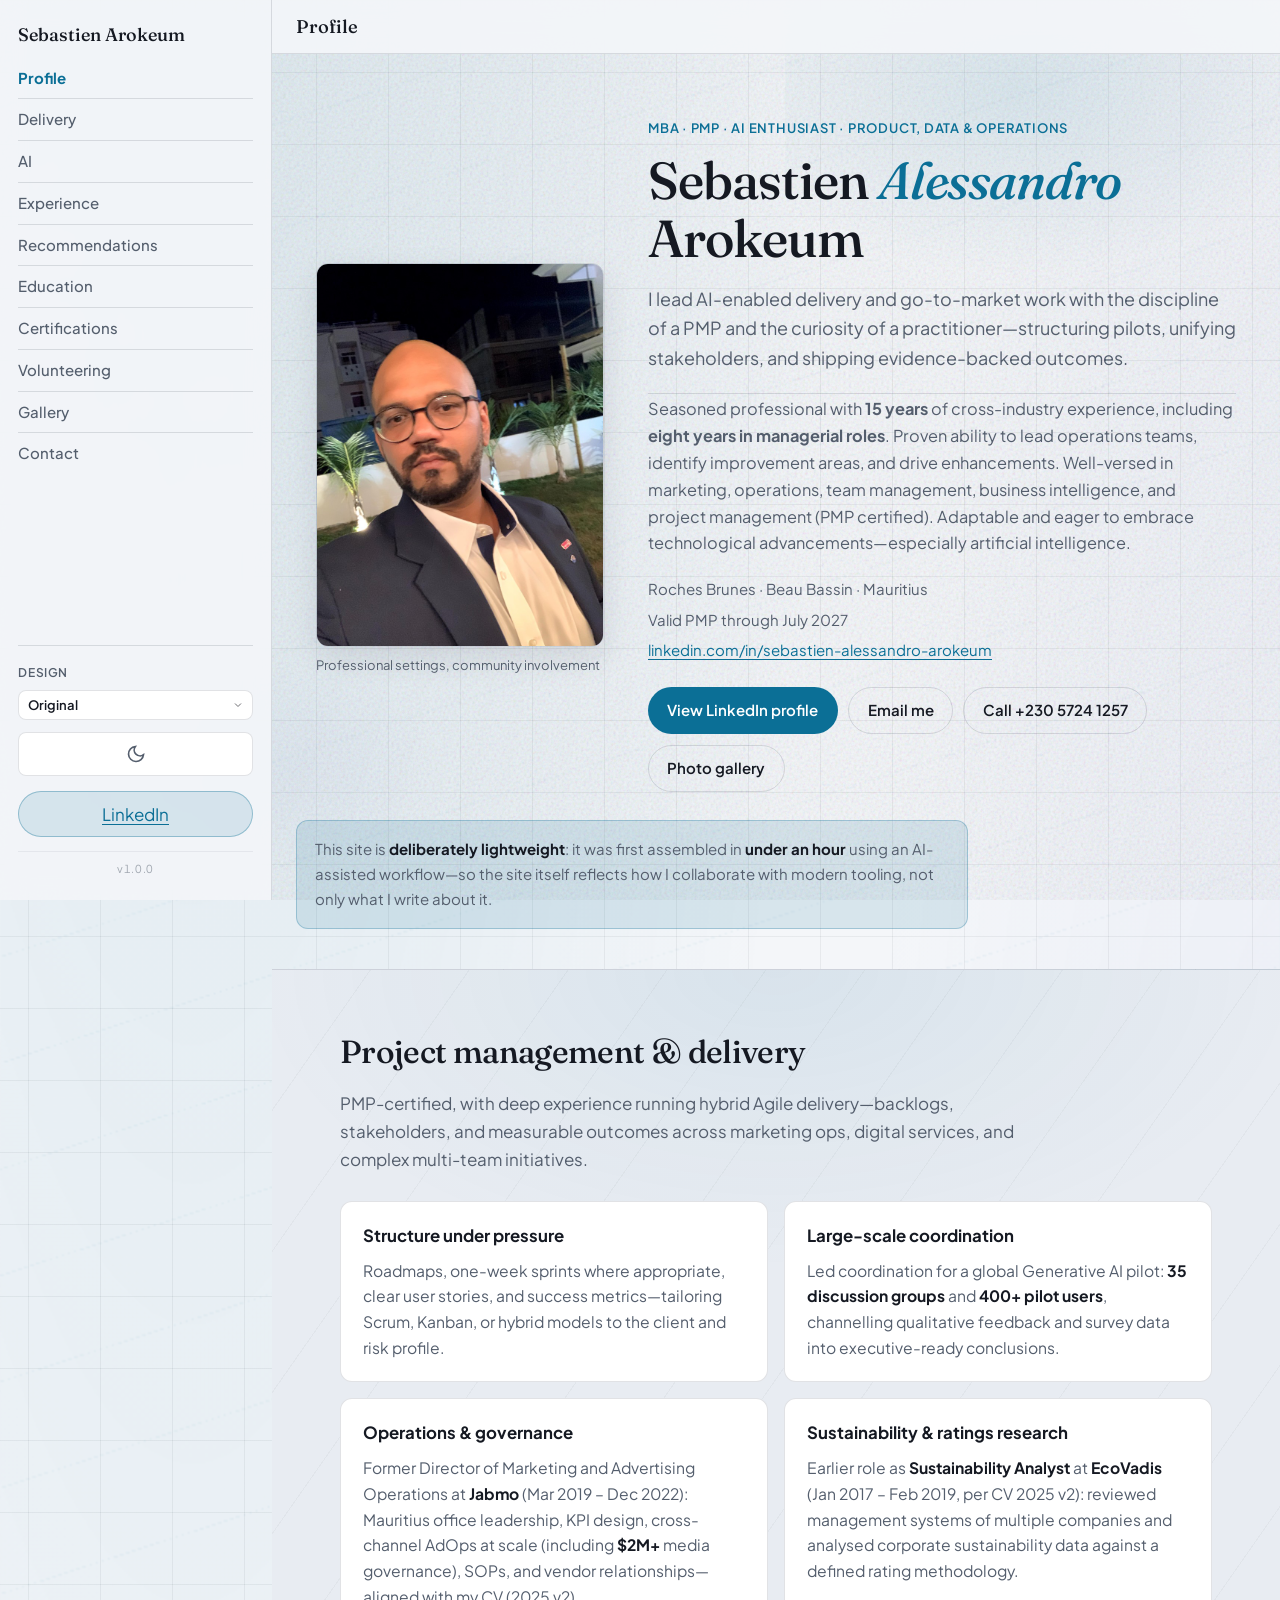
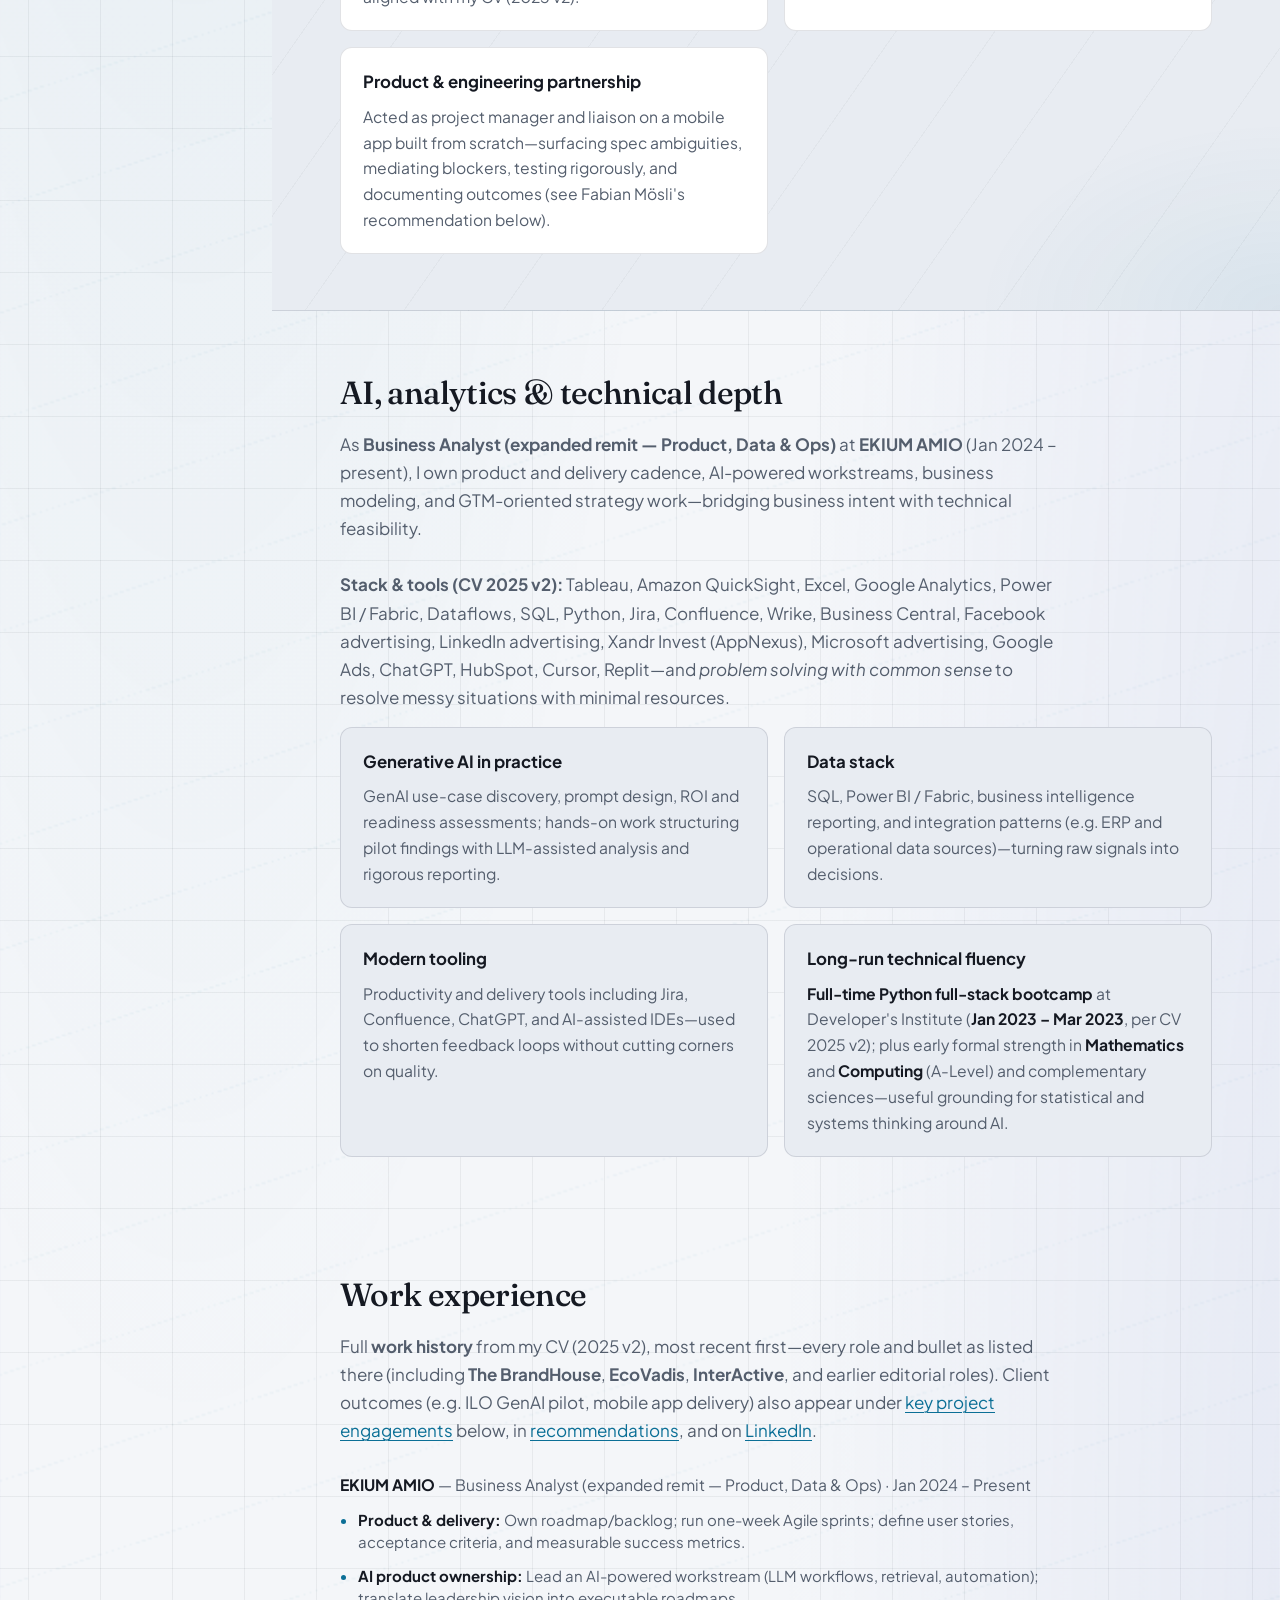
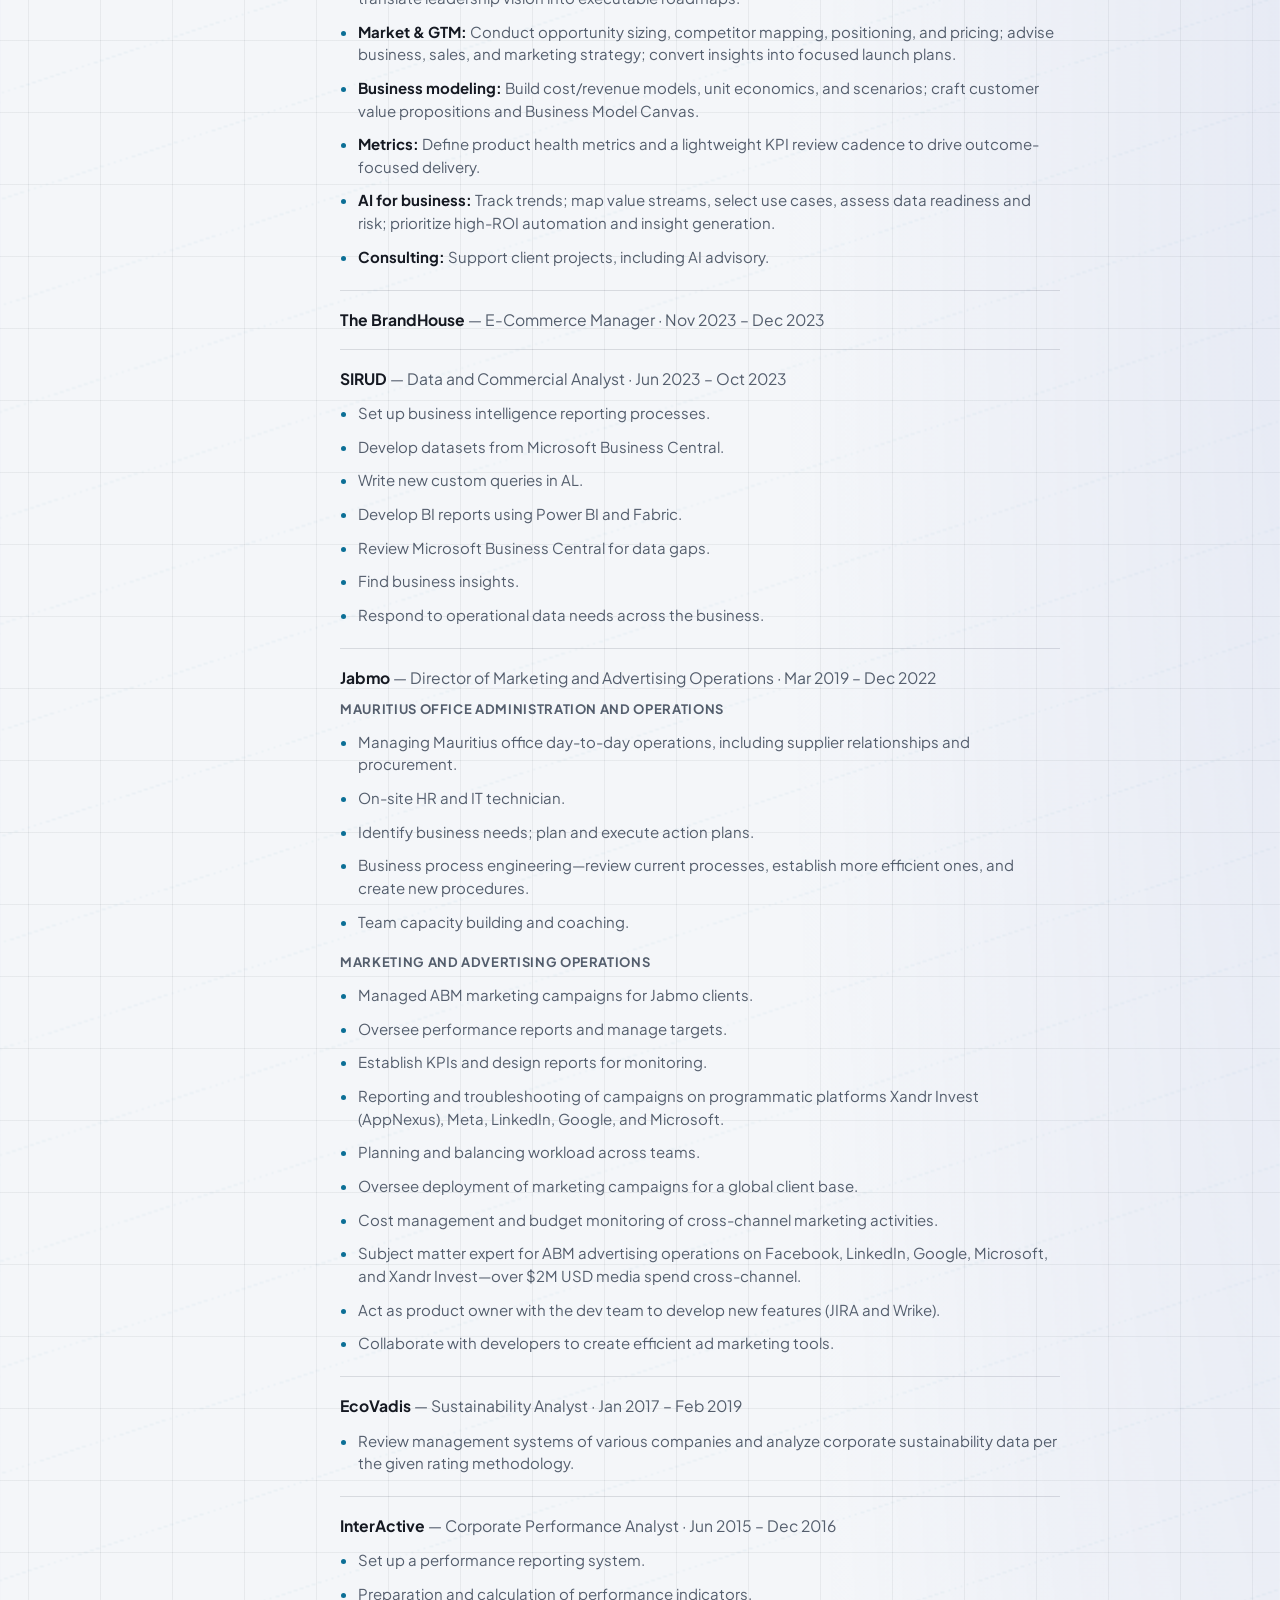
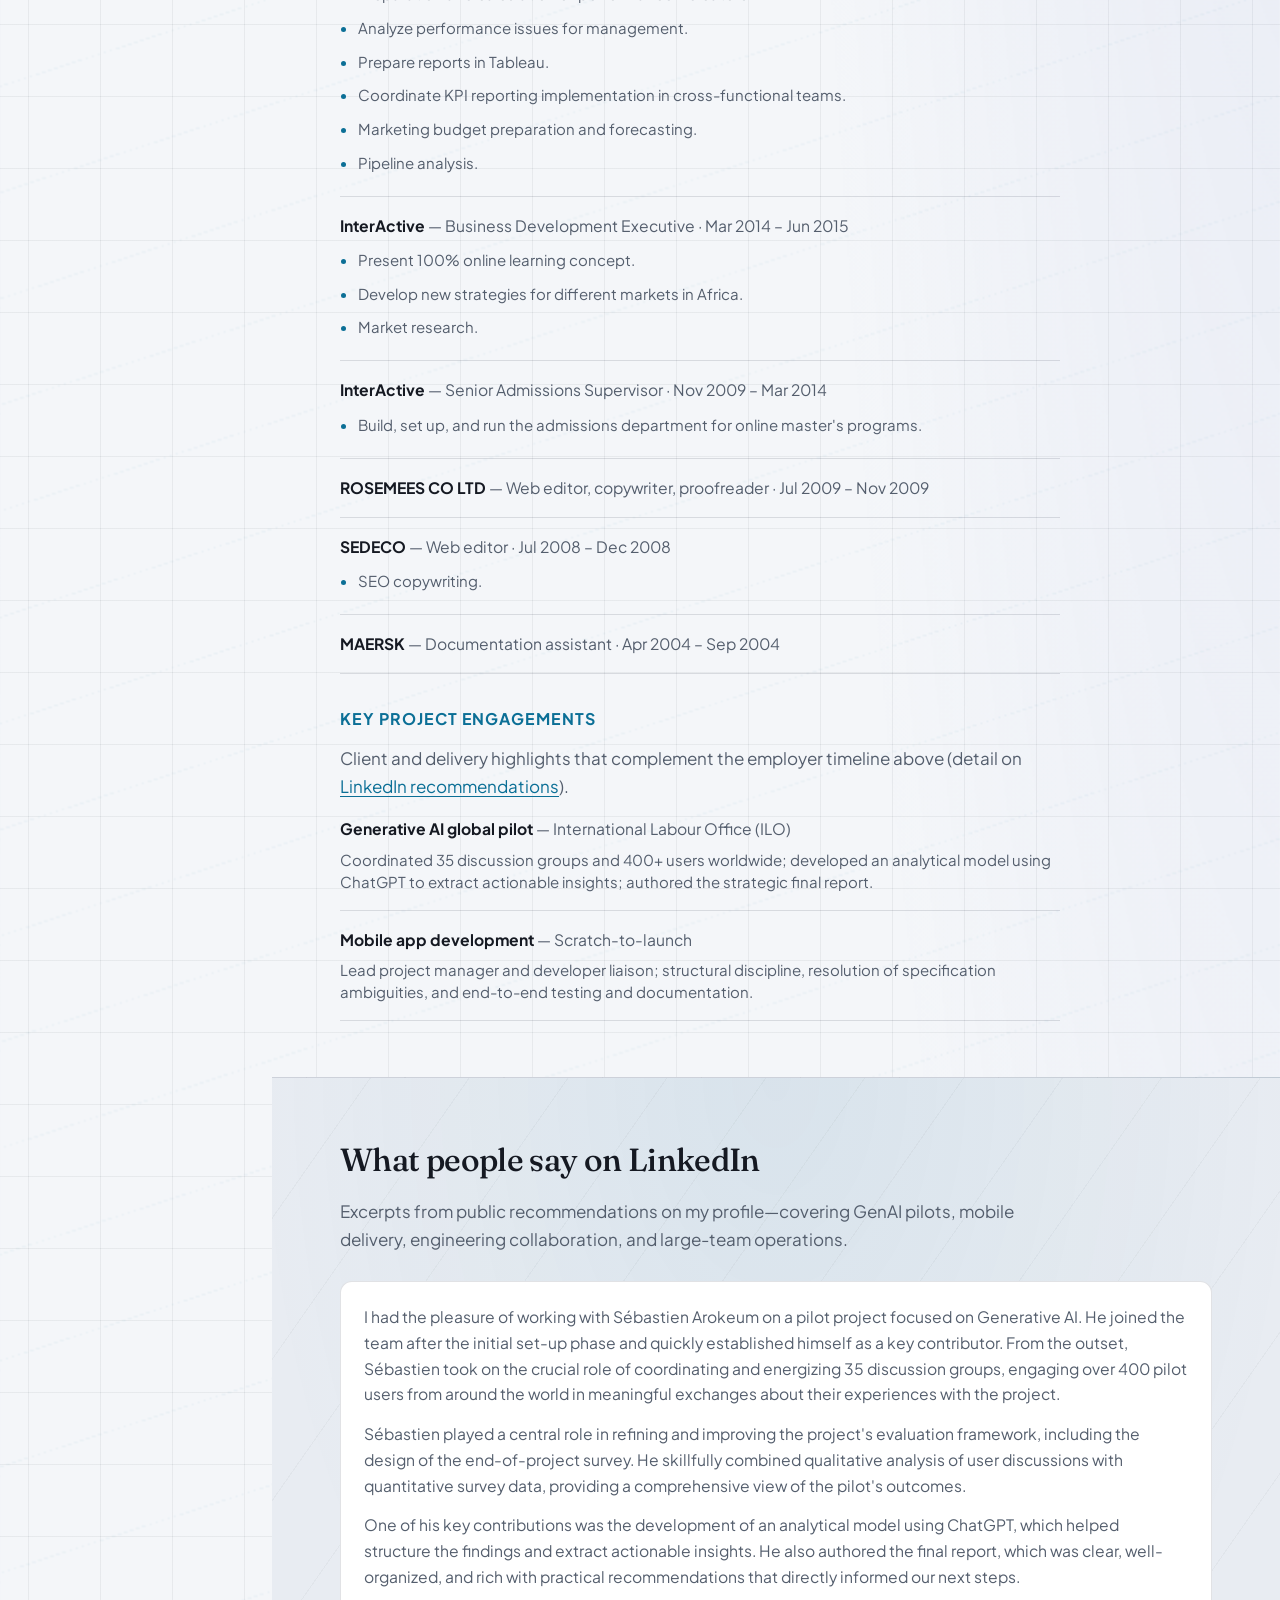
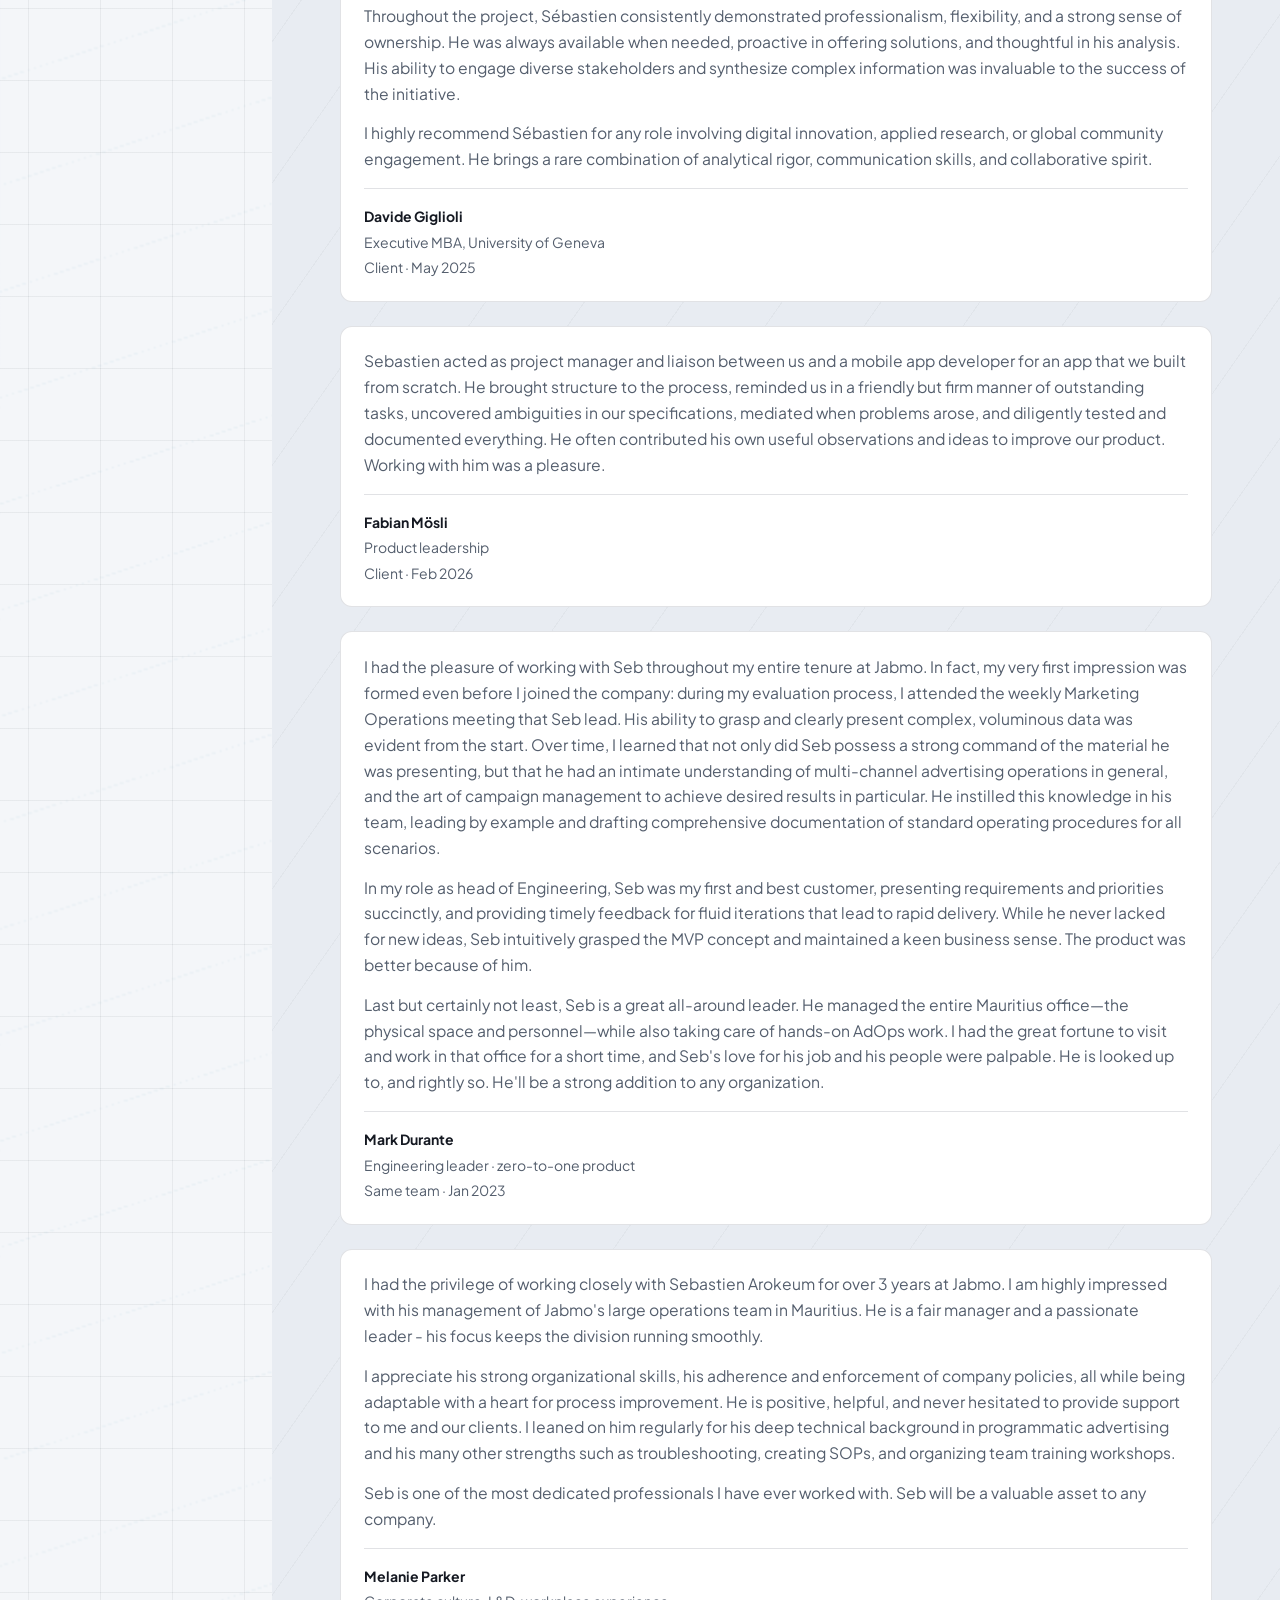
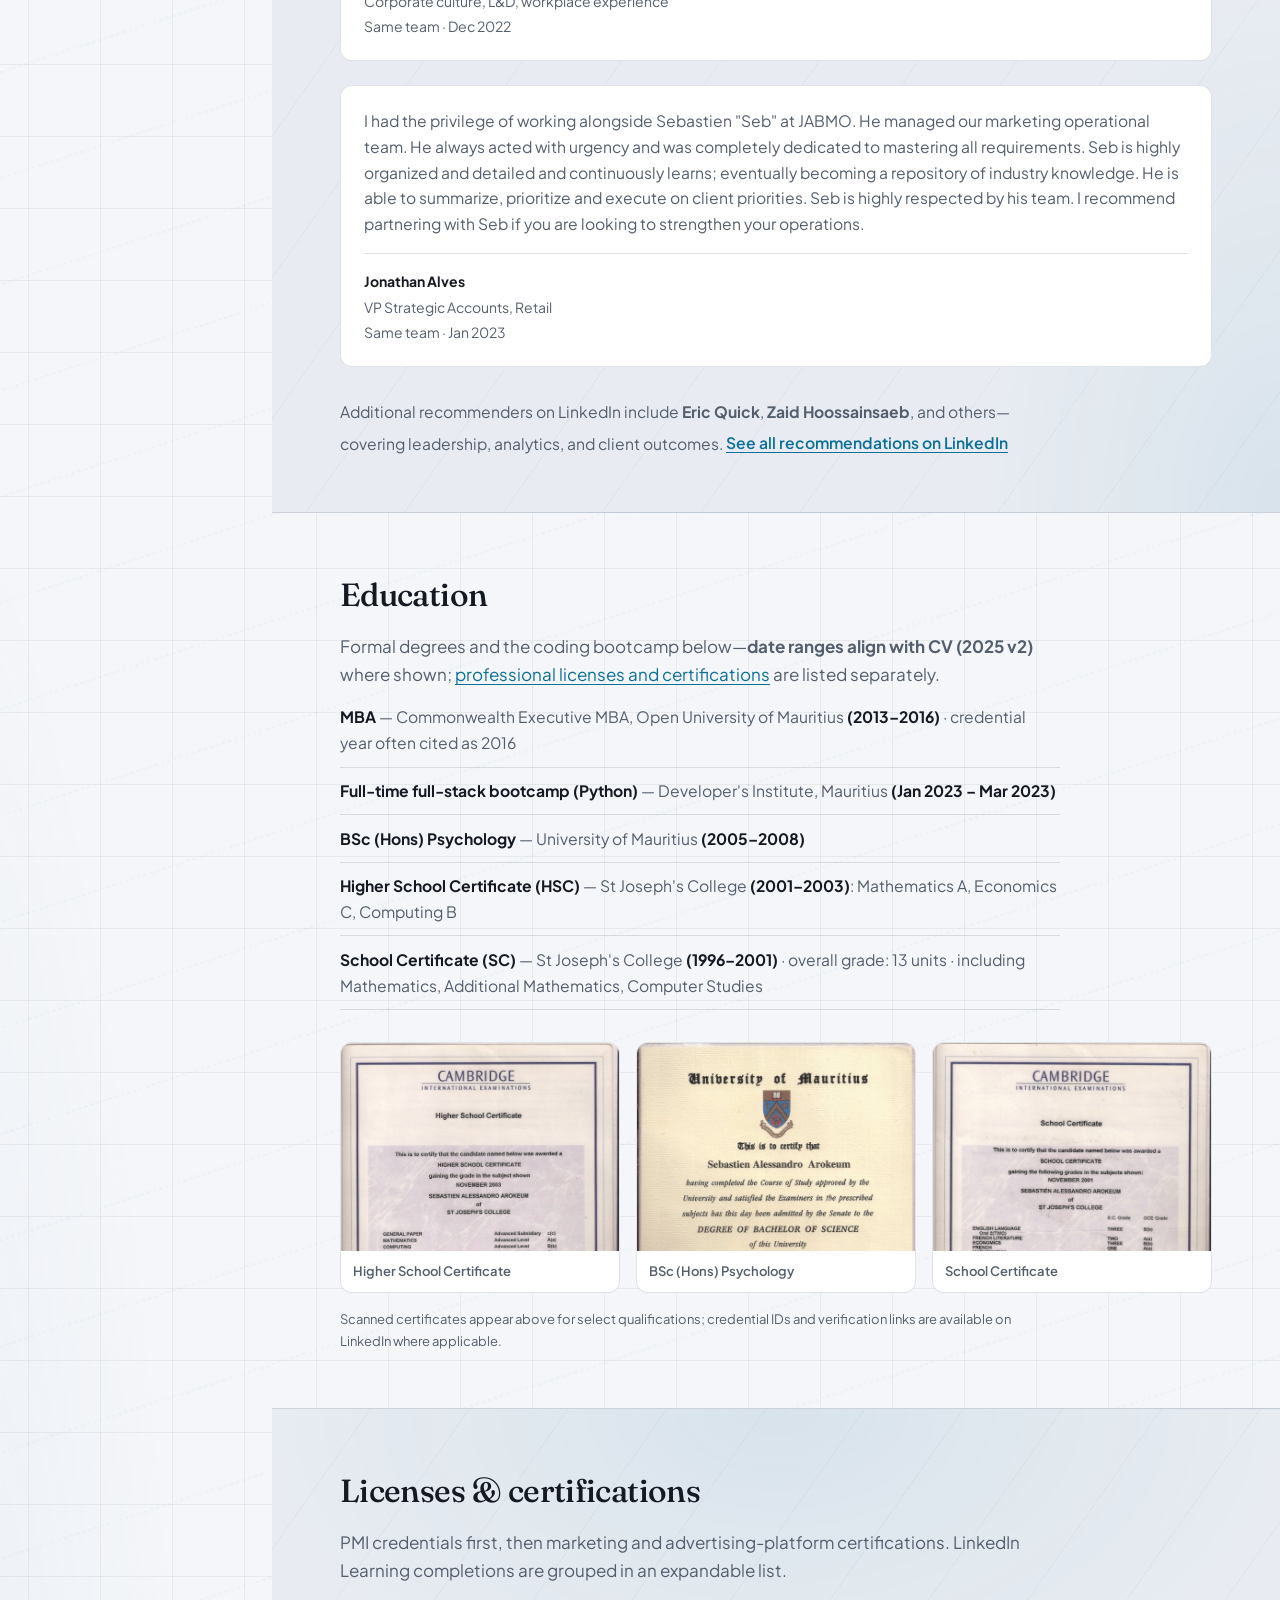
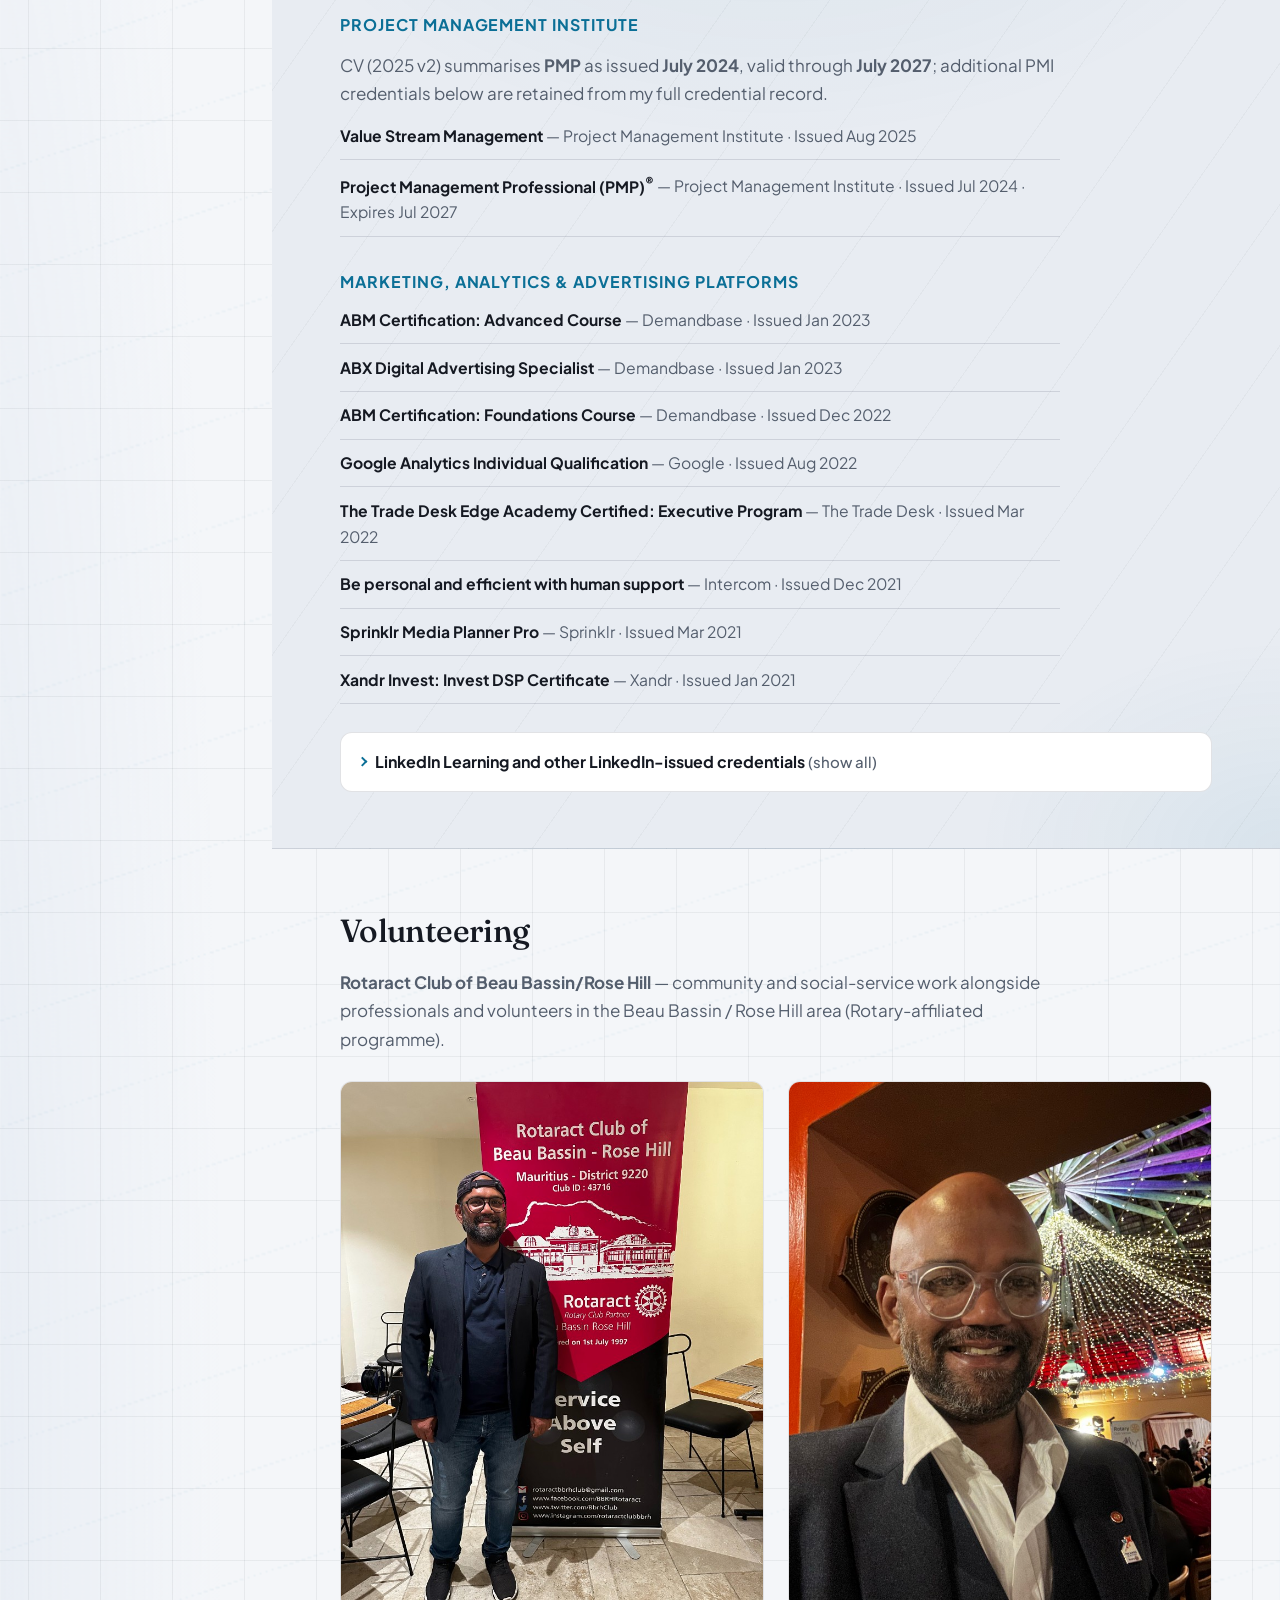
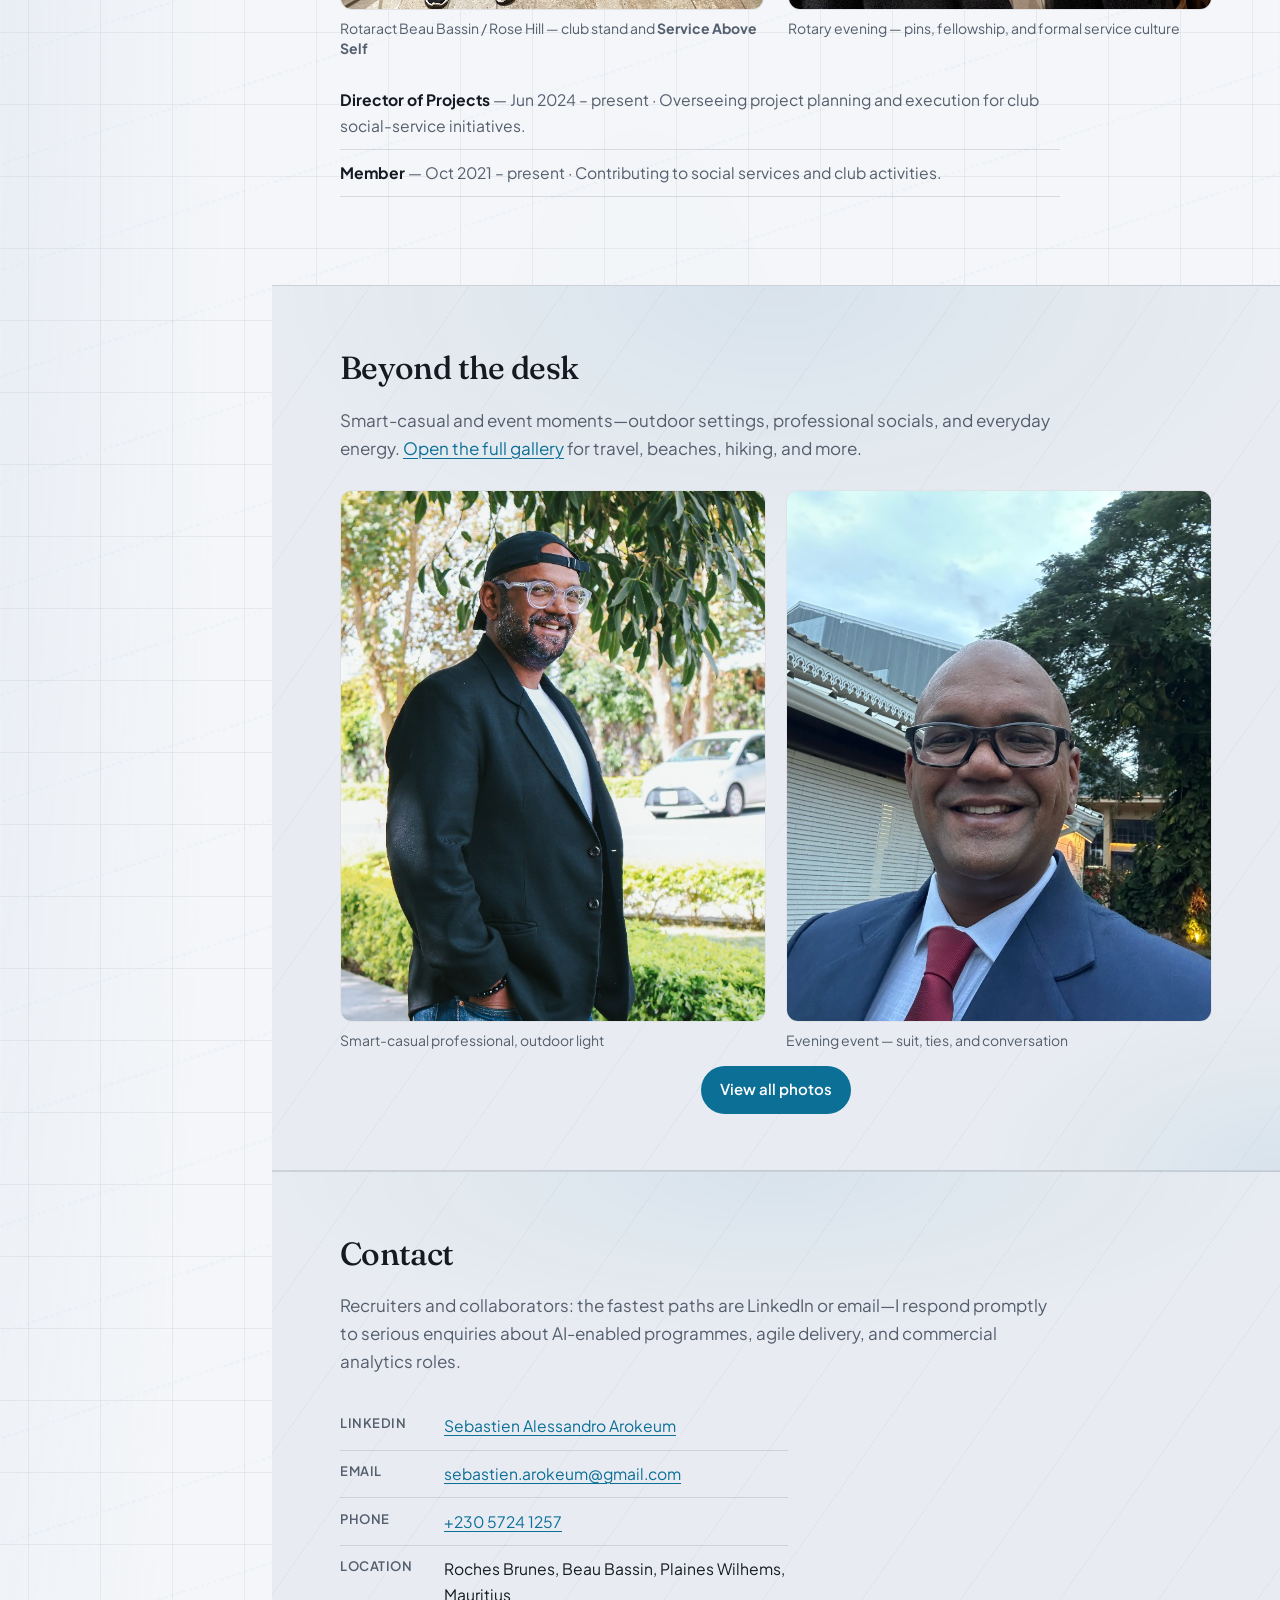
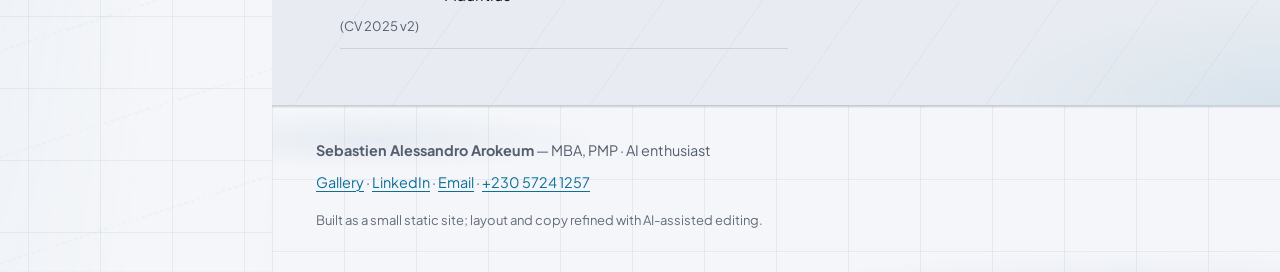
==== commit 08252f39: "feat: site versioning (version.js), sidebar v label; deploy workflow includes version.js - Add versi" ====
--- a/index.html
+++ b/index.html
@@ -1,6 +1,25 @@
 <!DOCTYPE html>
 <html lang="en">
 <head>
+  <script>
+    window.dataLayer = window.dataLayer || [];
+    function gtag(){dataLayer.push(arguments);}
+    /* Consent Mode v2 defaults before GTM: allows GA4 (G-FKVWZ4JN50) to send when no CMP is present.
+       If you add a cookie banner, replace with denied-by-default and update on user choice. */
+    gtag('consent', 'default', {
+      analytics_storage: 'granted',
+      ad_storage: 'granted',
+      ad_user_data: 'granted',
+      ad_personalization: 'granted'
+    });
+  </script>
+  <!-- Google Tag Manager -->
+  <script>(function(w,d,s,l,i){w[l]=w[l]||[];w[l].push({'gtm.start':
+  new Date().getTime(),event:'gtm.js'});var f=d.getElementsByTagName(s)[0],
+  j=d.createElement(s),dl=l!='dataLayer'?'&l='+l:'';j.async=true;j.src=
+  'https://www.googletagmanager.com/gtm.js?id='+i+dl;f.parentNode.insertBefore(j,f);
+  })(window,document,'script','dataLayer','GTM-TBCFM68');</script>
+  <!-- End Google Tag Manager -->
   <meta charset="utf-8">
   <meta name="viewport" content="width=device-width, initial-scale=1">
   <title>Sebastien Arokeum — MBA, PMP | Product, data &amp; AI delivery</title>
@@ -42,6 +61,9 @@
   <link rel="stylesheet" href="styles.css">
 </head>
 <body>
+  <!-- Google Tag Manager (noscript) -->
+  <noscript><iframe src="https://www.googletagmanager.com/ns.html?id=GTM-TBCFM68" height="0" width="0" style="display:none;visibility:hidden" title="Google Tag Manager"></iframe></noscript>
+  <!-- End Google Tag Manager (noscript) -->
   <a class="skip-link" href="#main">Skip to content</a>
 
   <div class="site-shell">
@@ -75,6 +97,7 @@
             <svg class="theme-toggle__icon theme-toggle__icon--moon" xmlns="http://www.w3.org/2000/svg" width="20" height="20" viewBox="0 0 24 24" fill="none" stroke="currentColor" stroke-width="2" stroke-linecap="round" aria-hidden="true"><path d="M21 12.79A9 9 0 1 1 11.21 3 7 7 0 0 0 21 12.79z"/></svg>
           </button>
           <a class="site-nav__cta" href="https://www.linkedin.com/in/sebastien-alessandro-arokeum/" target="_blank" rel="noopener noreferrer">LinkedIn</a>
+          <p class="site-sidebar__version" id="site-version" aria-label="Site version"></p>
         </div>
       </div>
     </aside>
@@ -672,6 +695,7 @@
     </div>
   </div>
 
+  <script src="version.js"></script>
   <script src="theme-init.js" defer></script>
 </body>
 </html>
--- a/styles.css
+++ b/styles.css
@@ -482,6 +482,23 @@
   gap: 0.75rem;
 }
 
+.site-sidebar__version {
+  margin: 0.15rem 0 0;
+  padding-top: 0.5rem;
+  border-top: 1px solid var(--border);
+  font-size: 0.6875rem;
+  font-variant-numeric: tabular-nums;
+  letter-spacing: 0.05em;
+  text-transform: lowercase;
+  color: var(--text-muted);
+  opacity: 0.5;
+  text-align: center;
+}
+
+.site-sidebar__version:empty {
+  display: none;
+}
+
 .site-content {
   position: relative;
   z-index: 1;
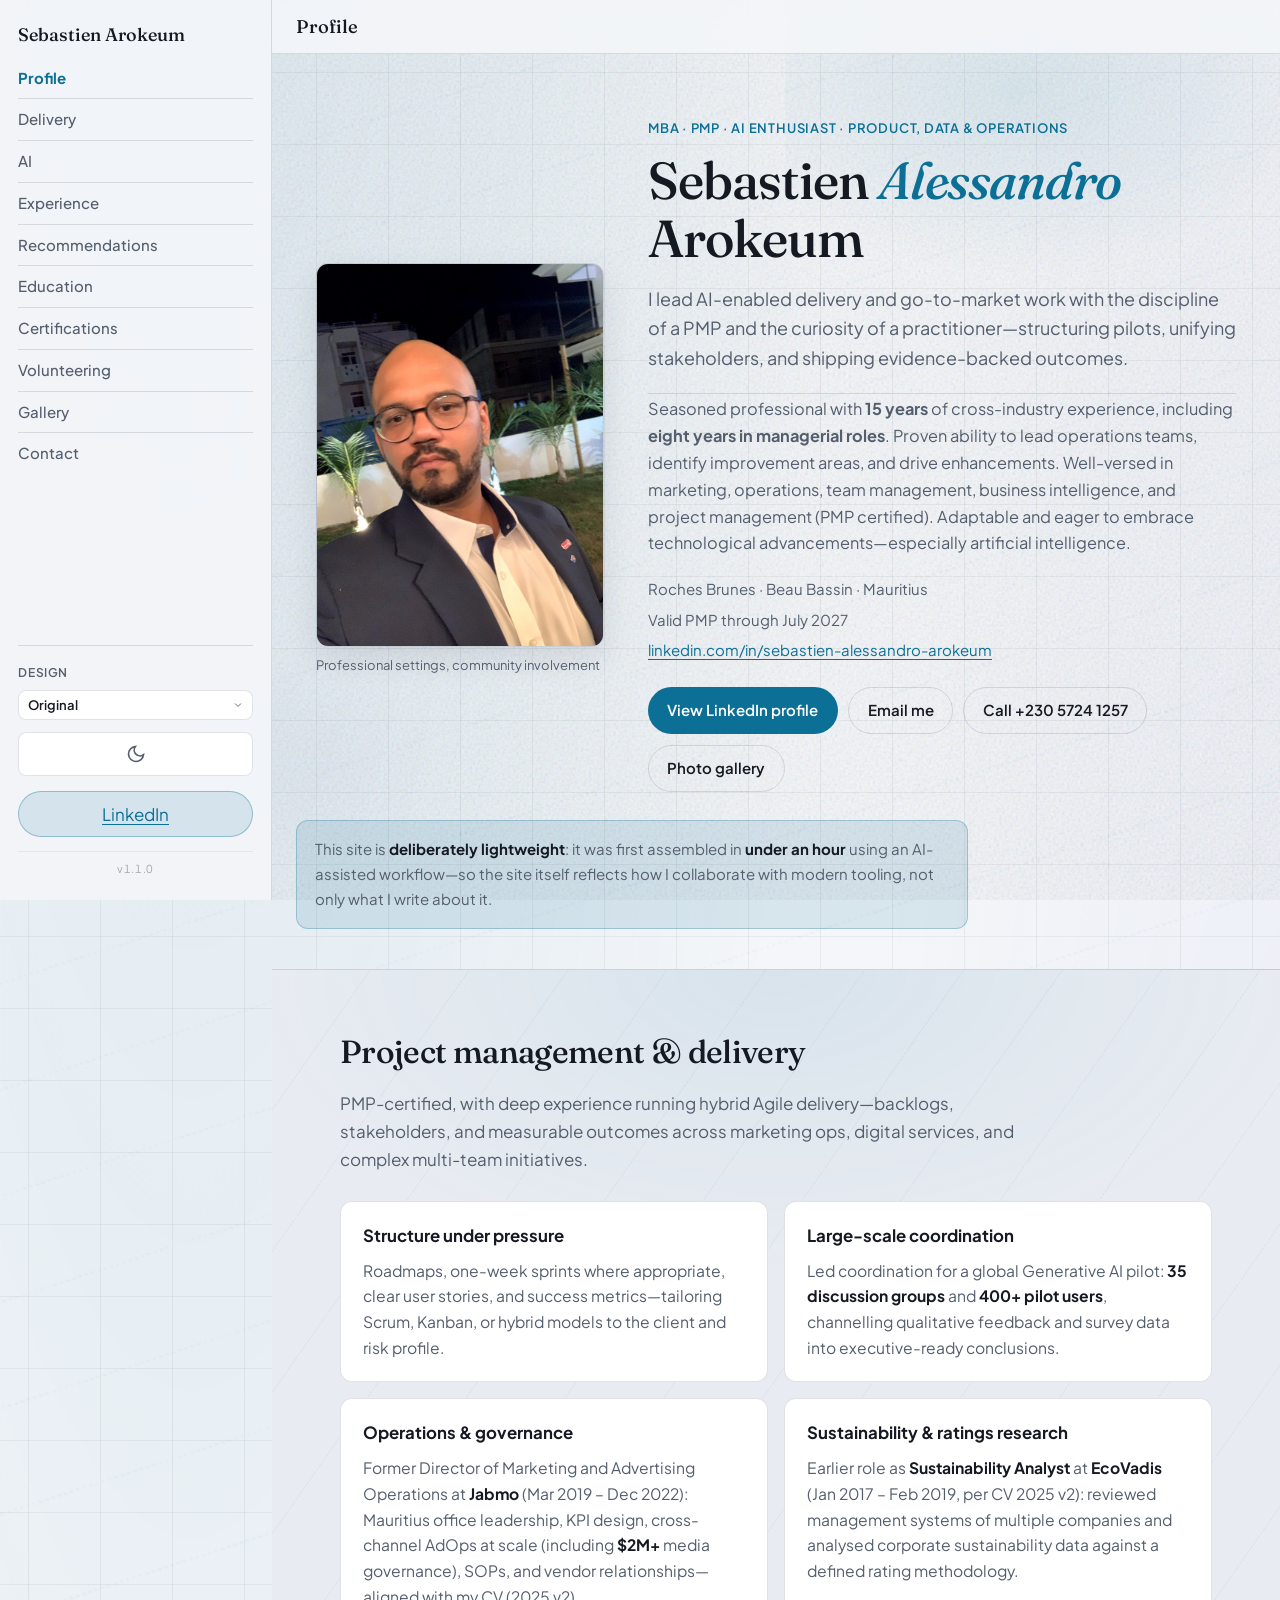
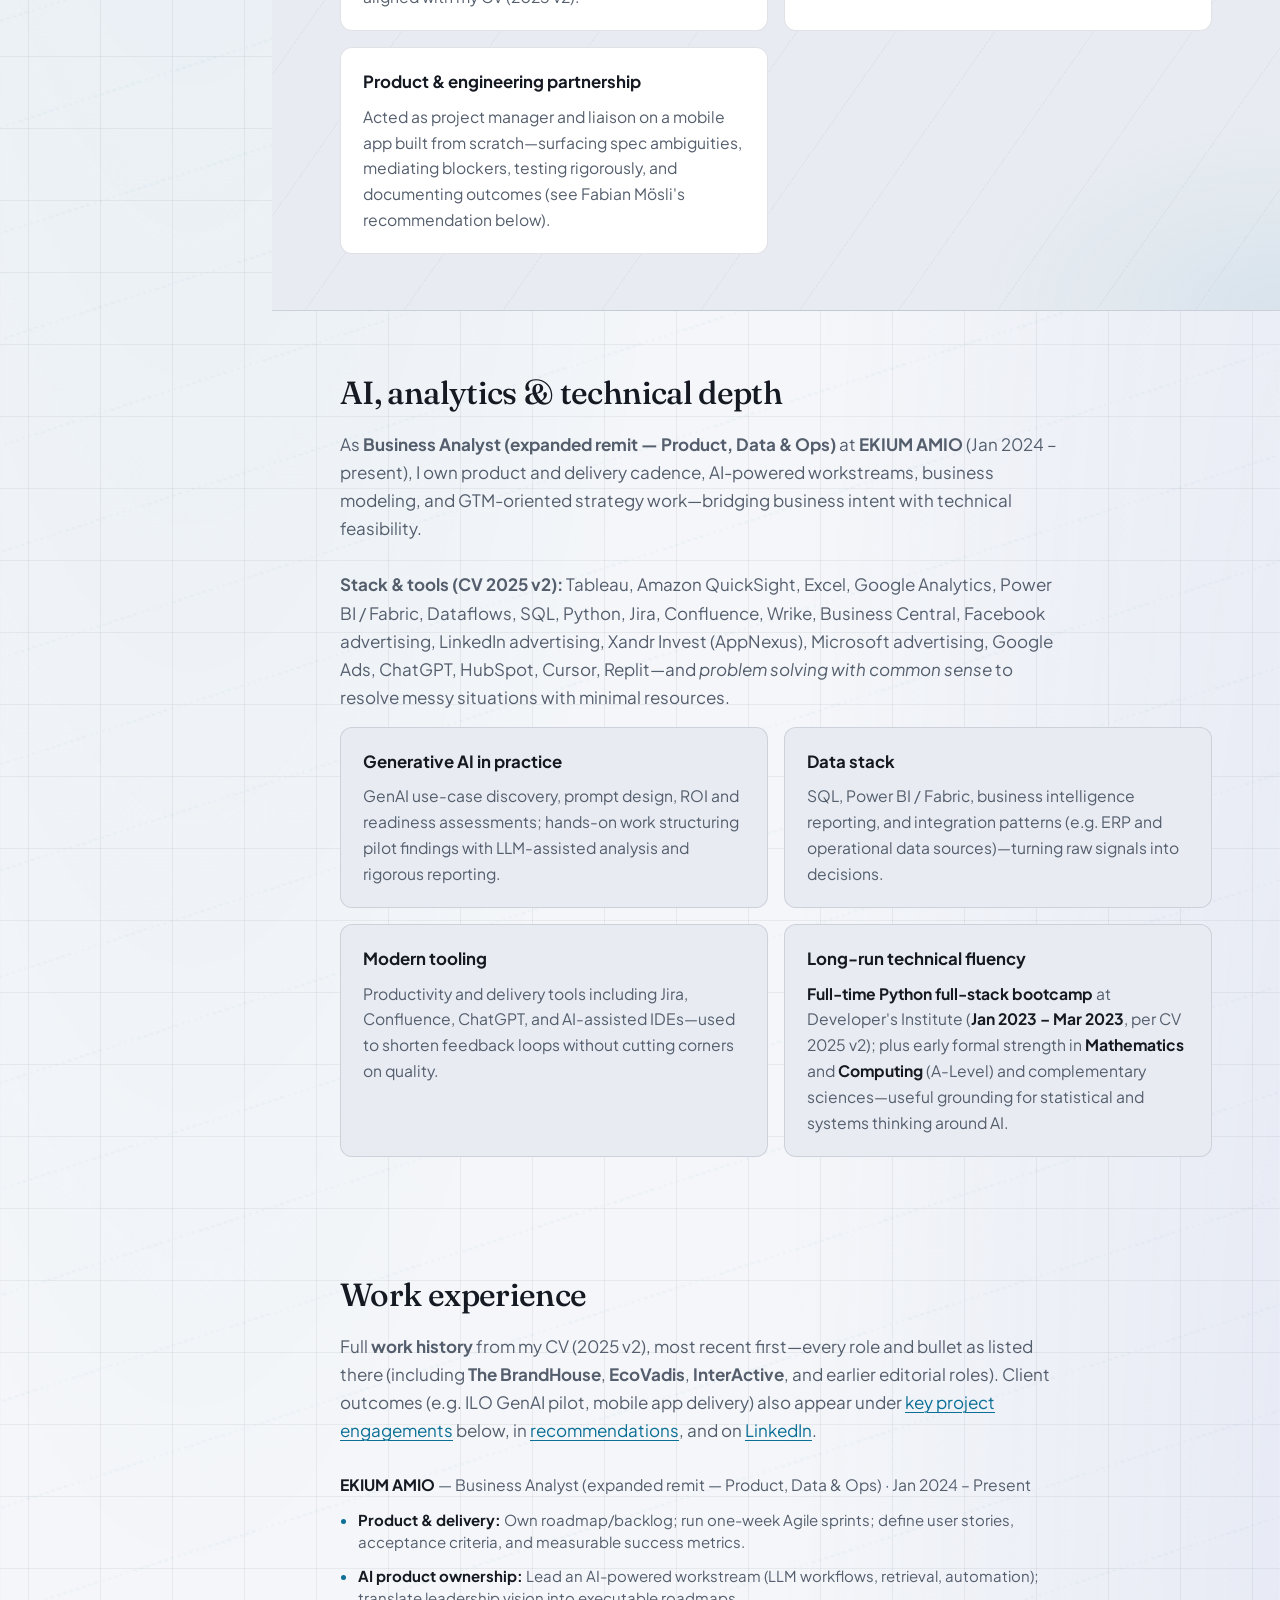
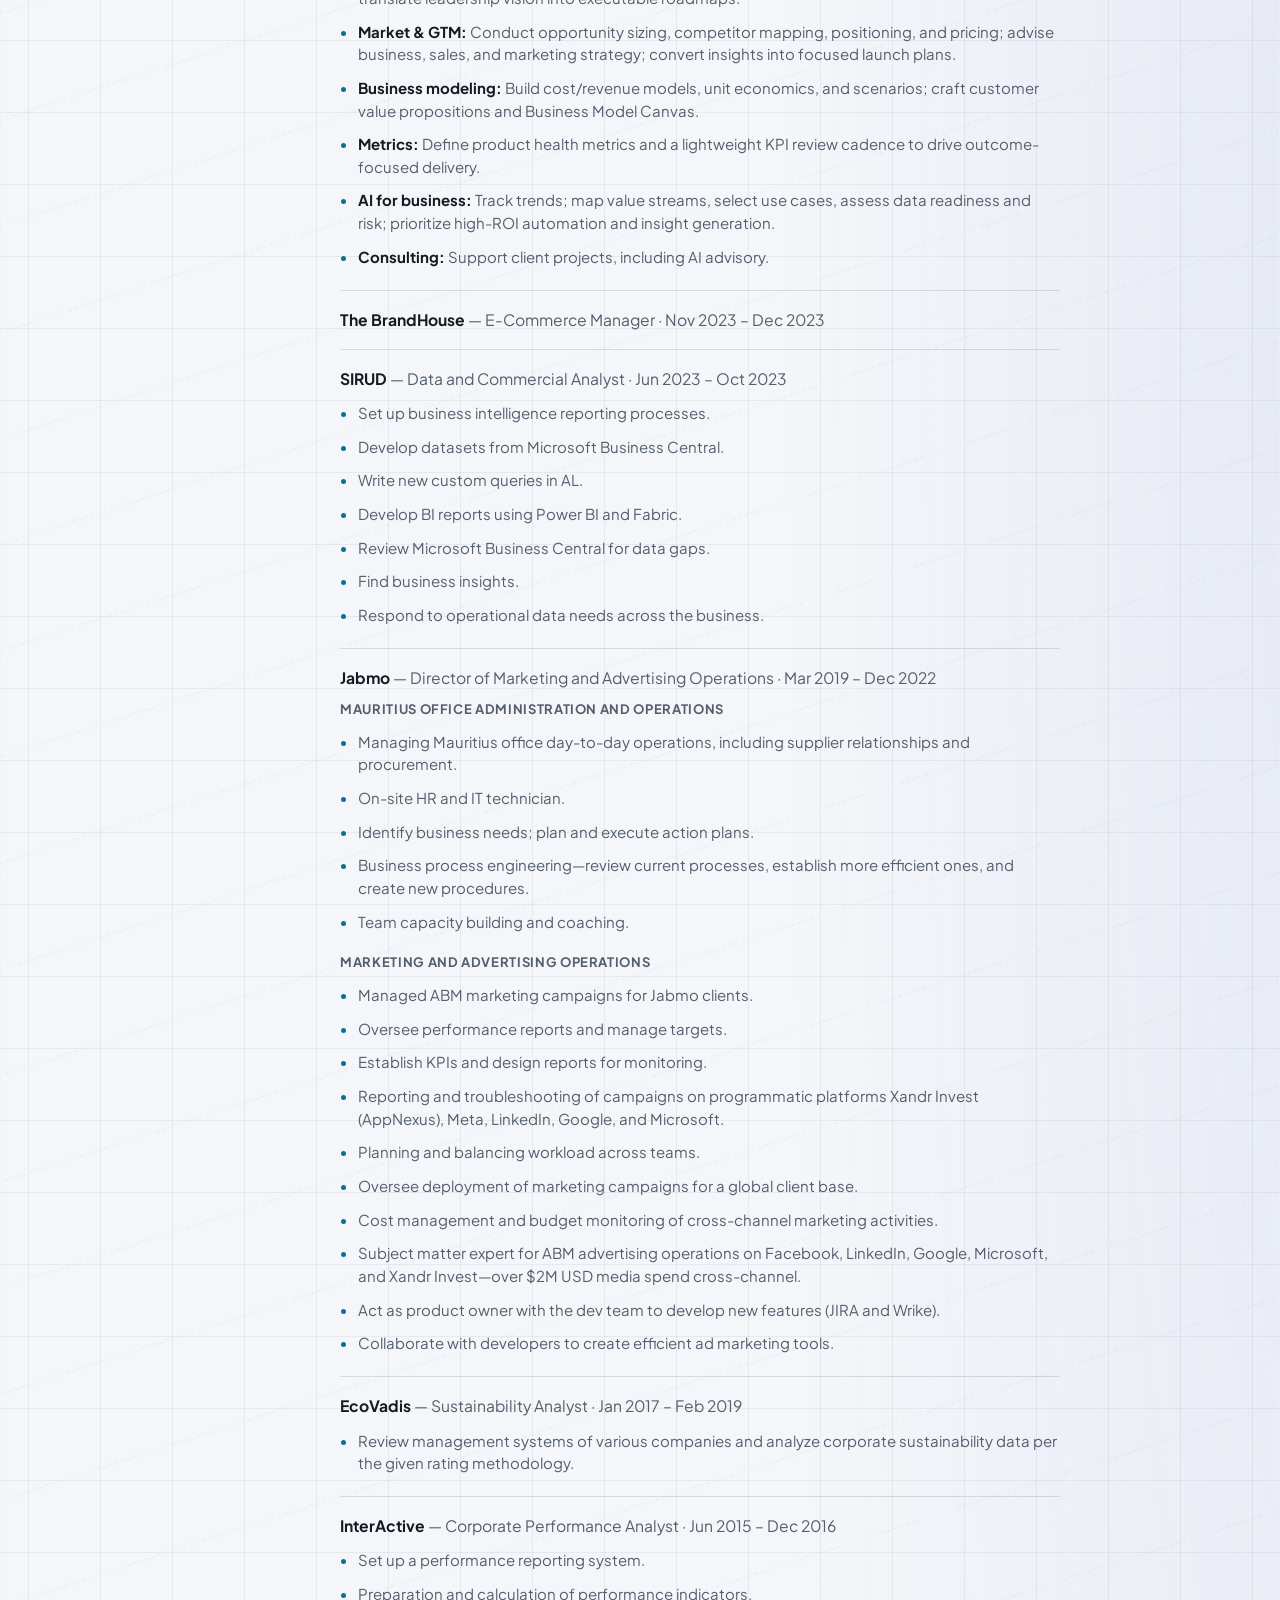
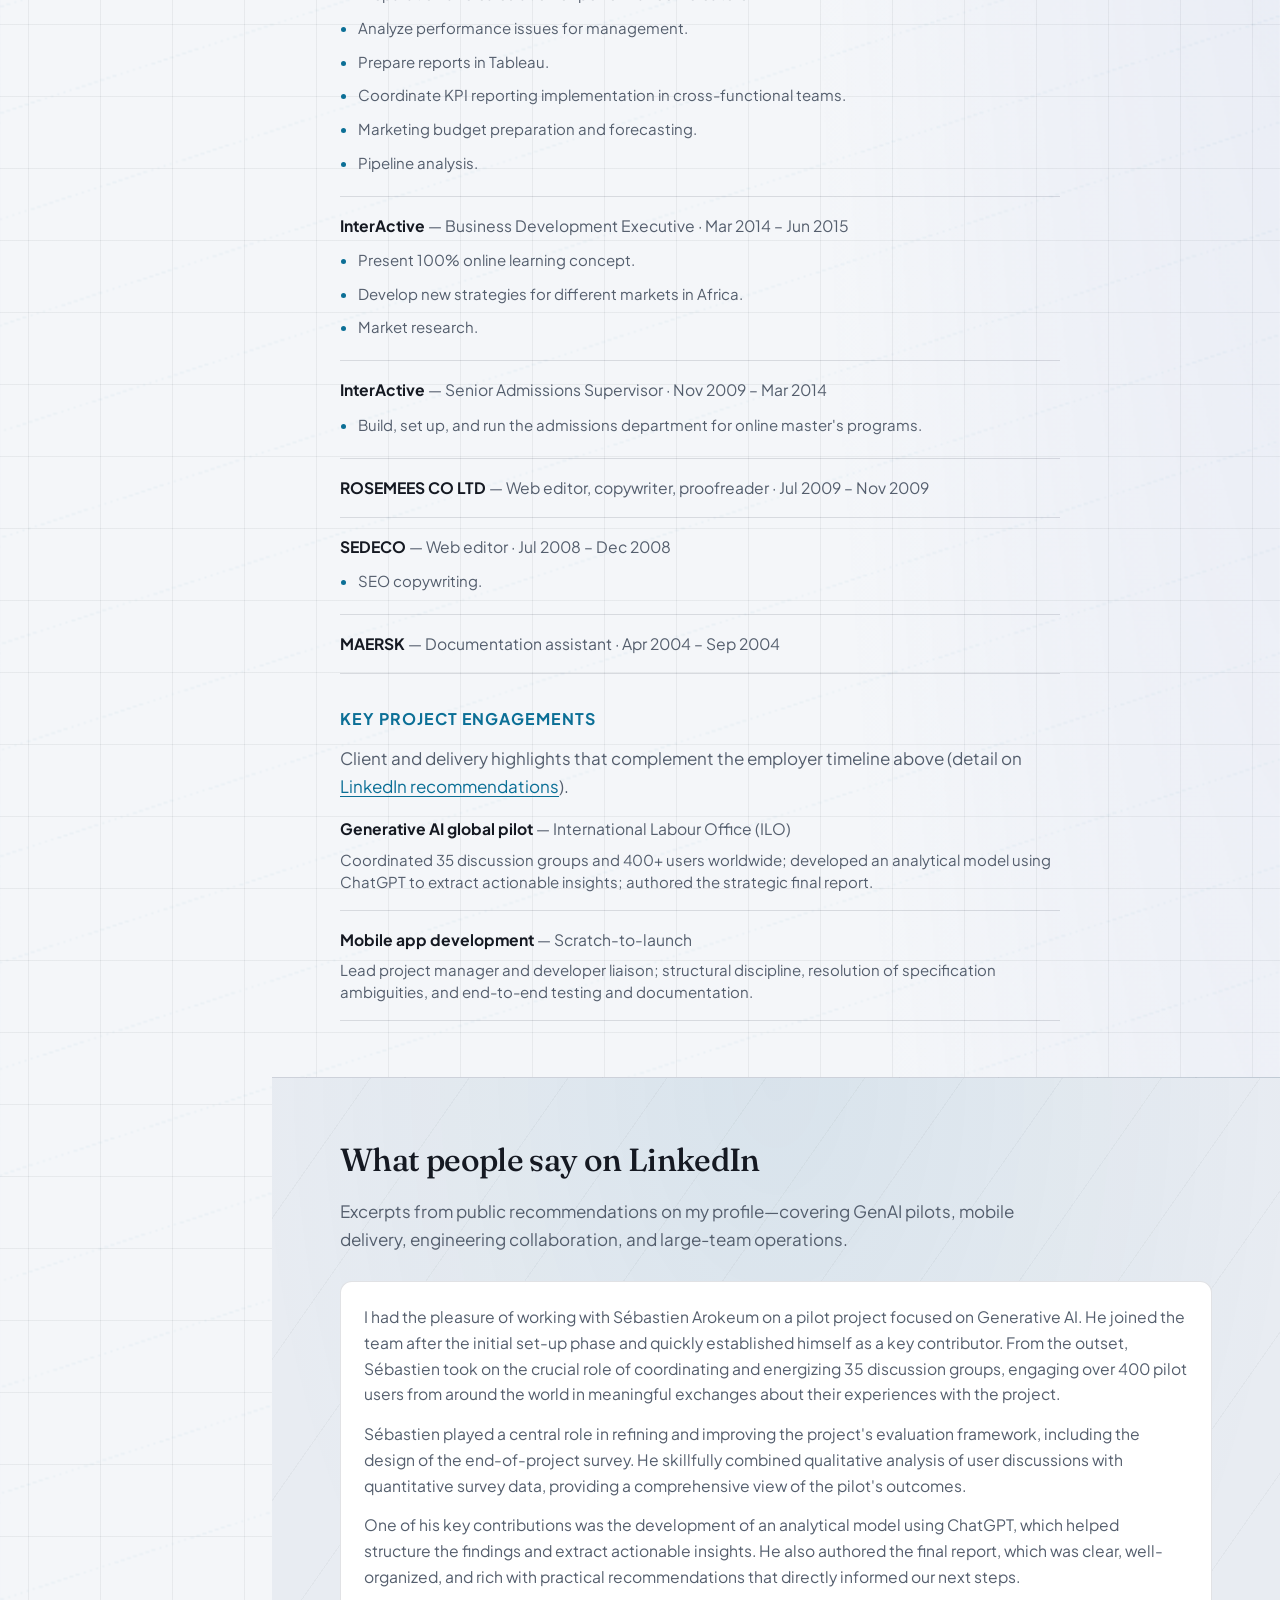
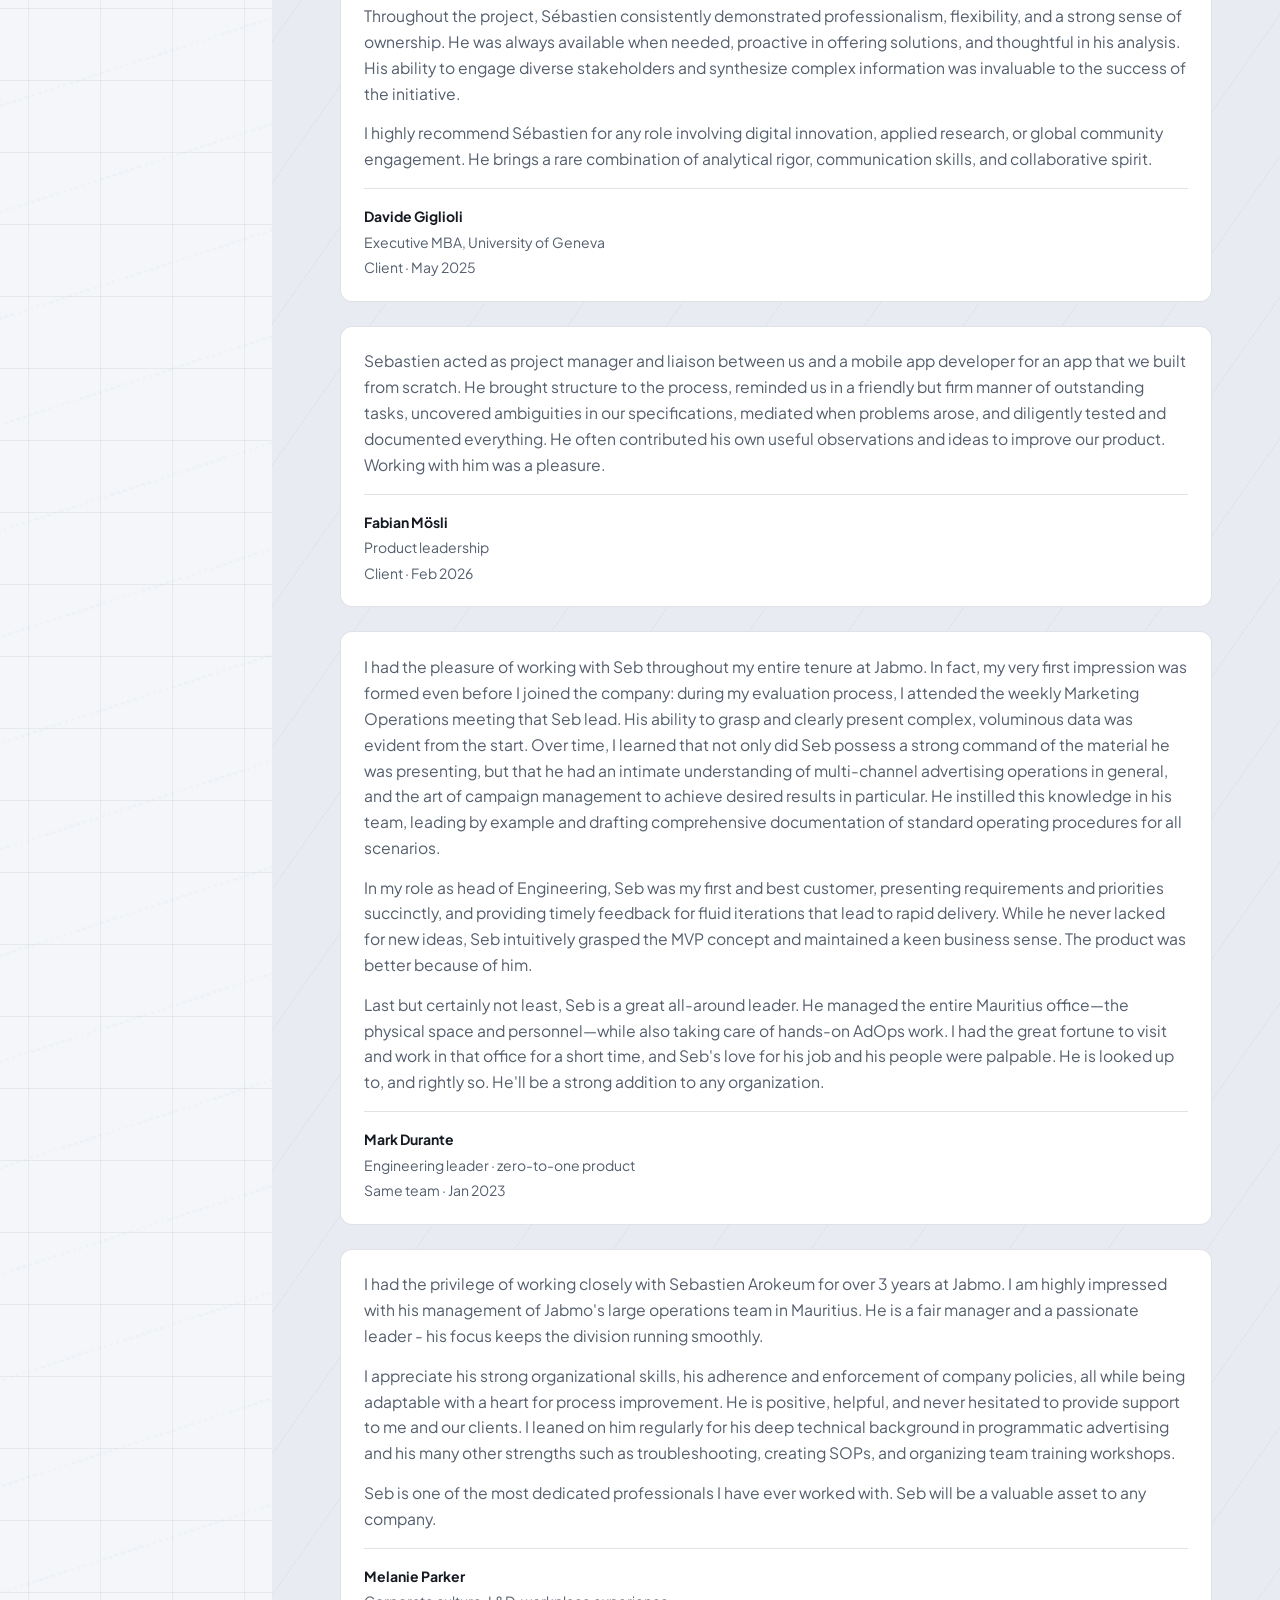
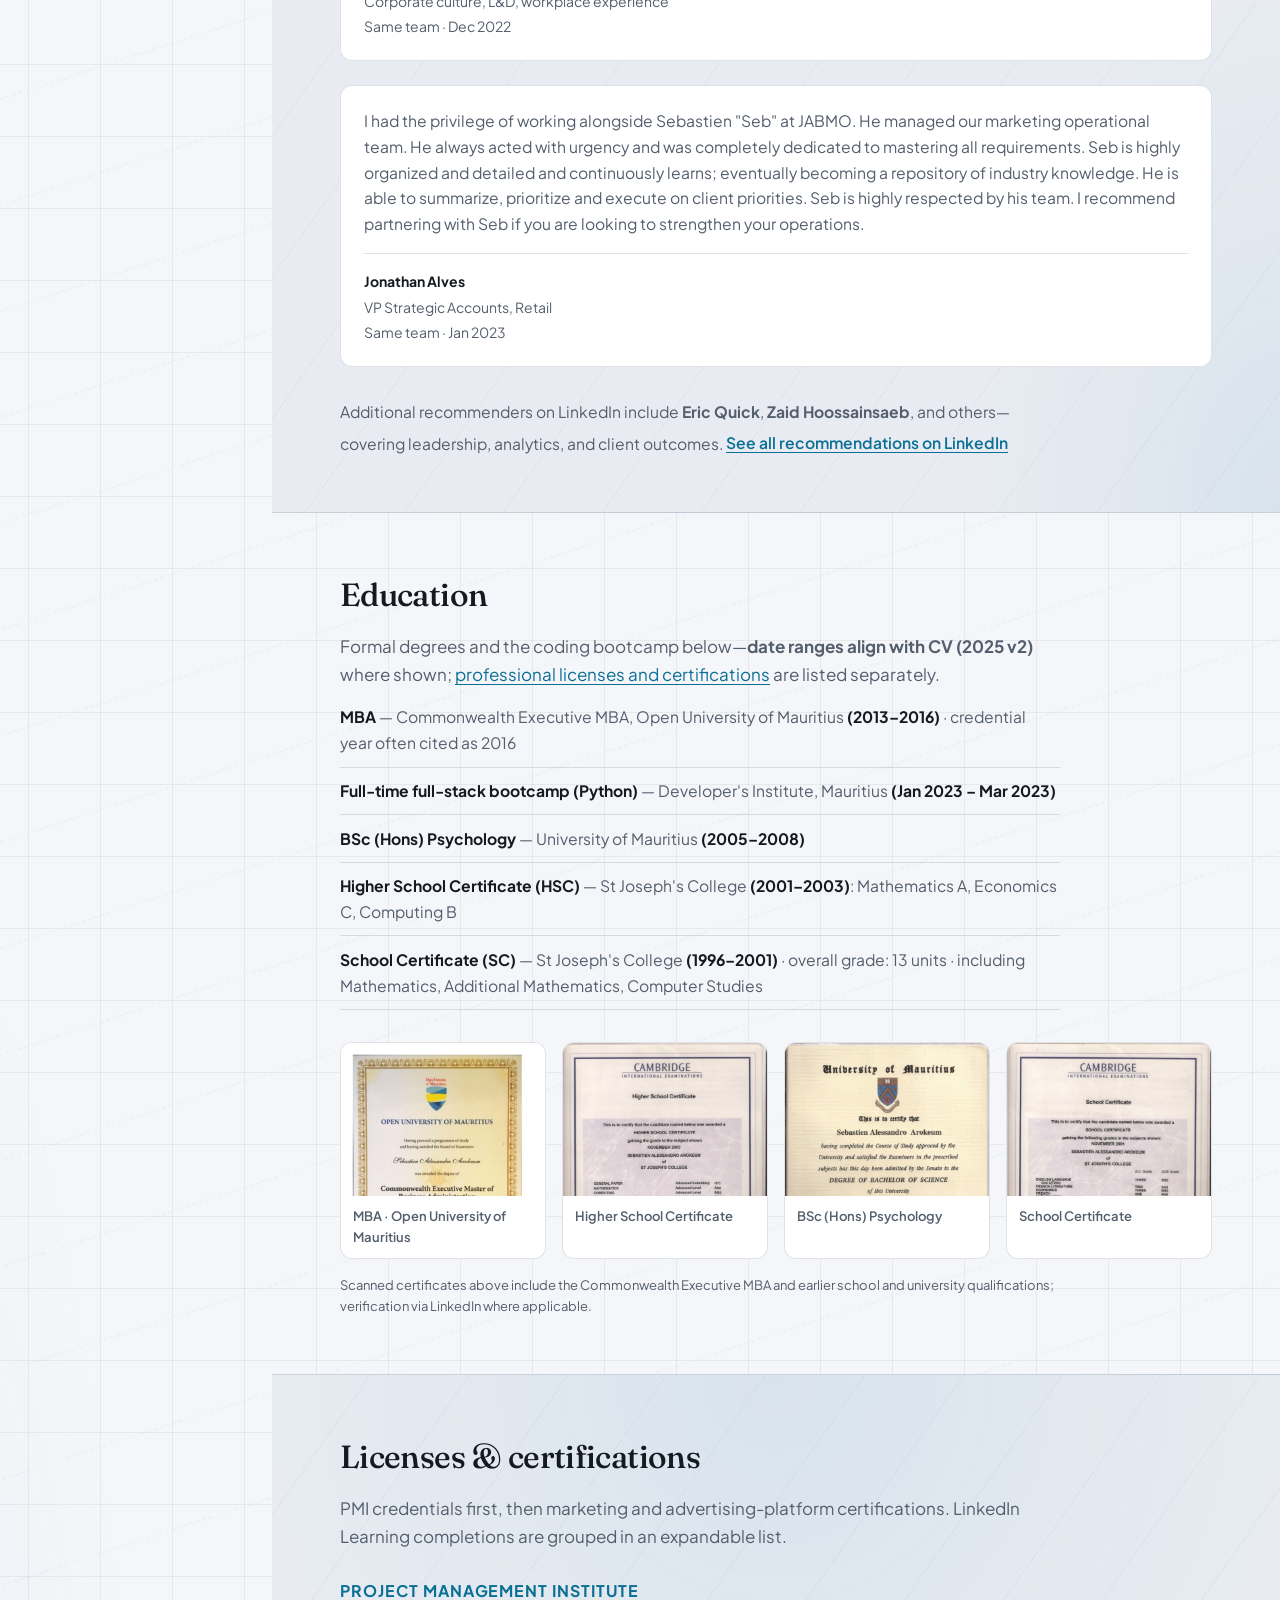
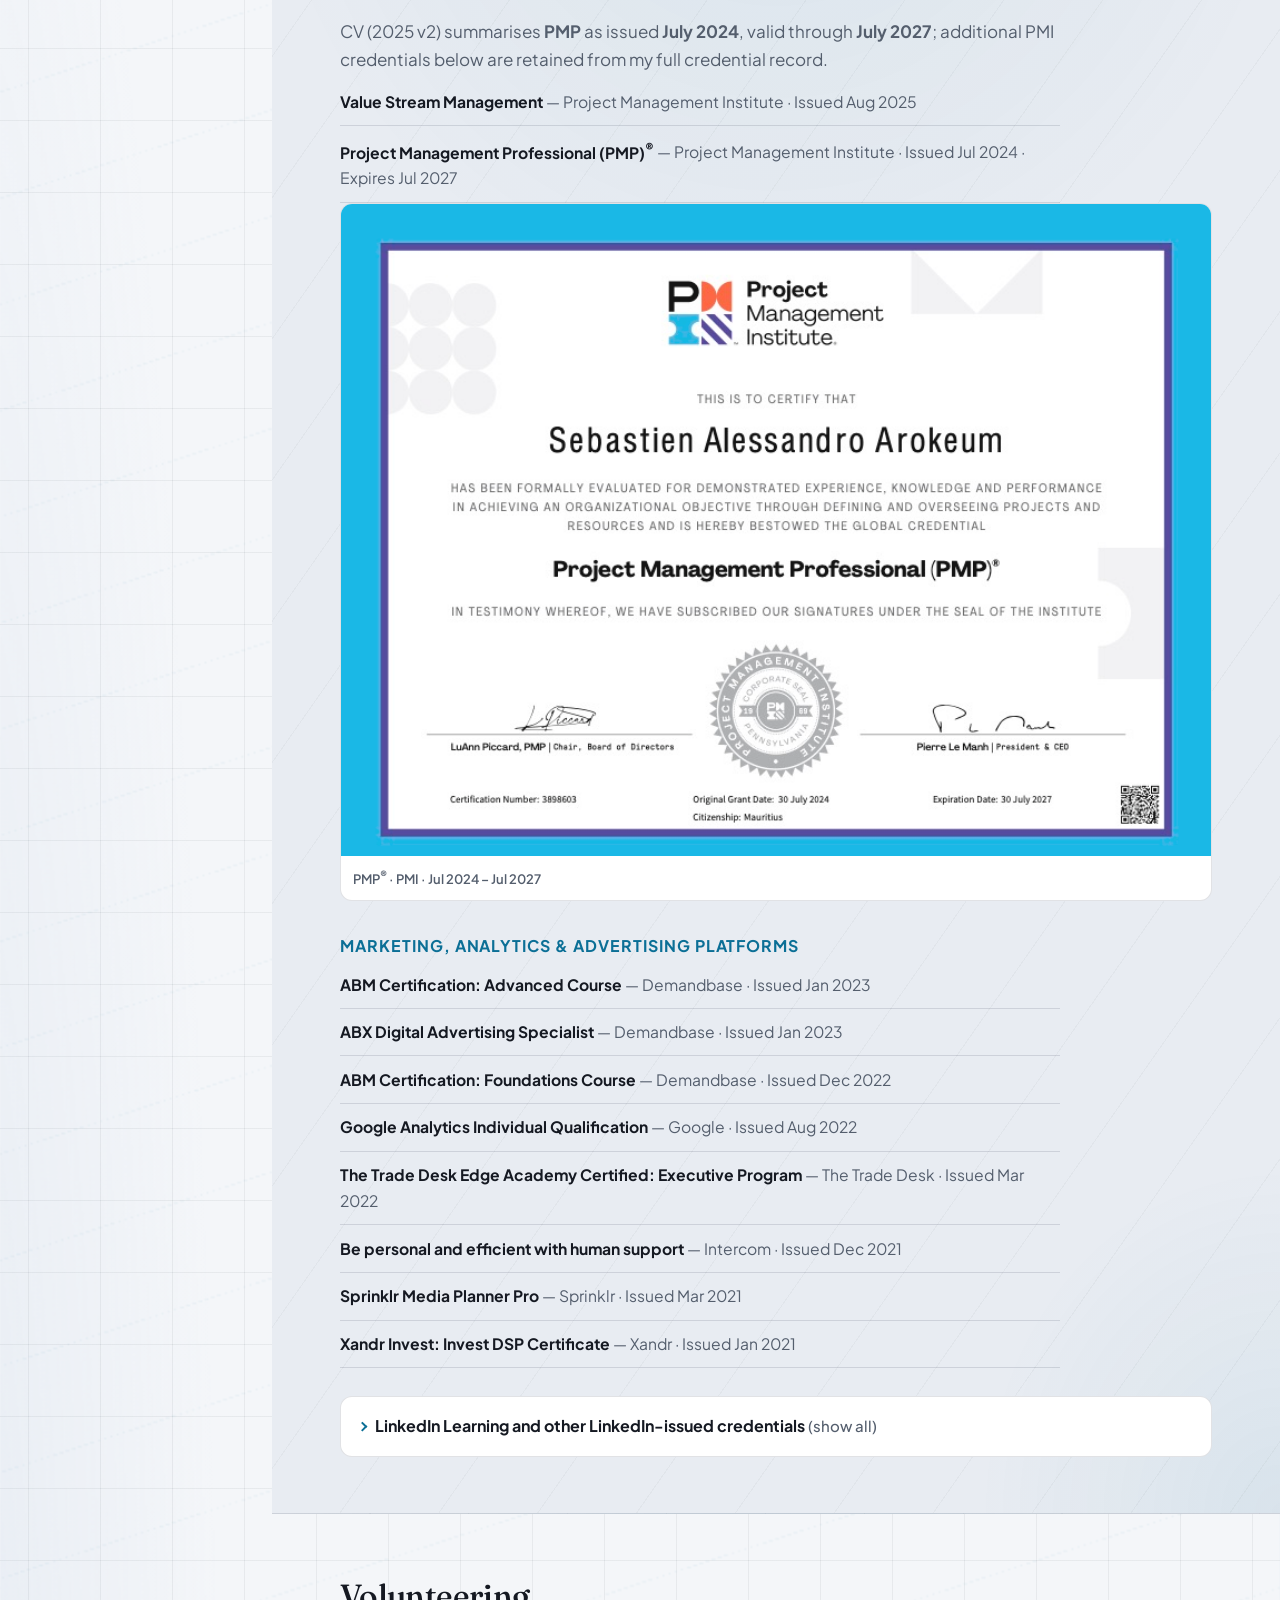
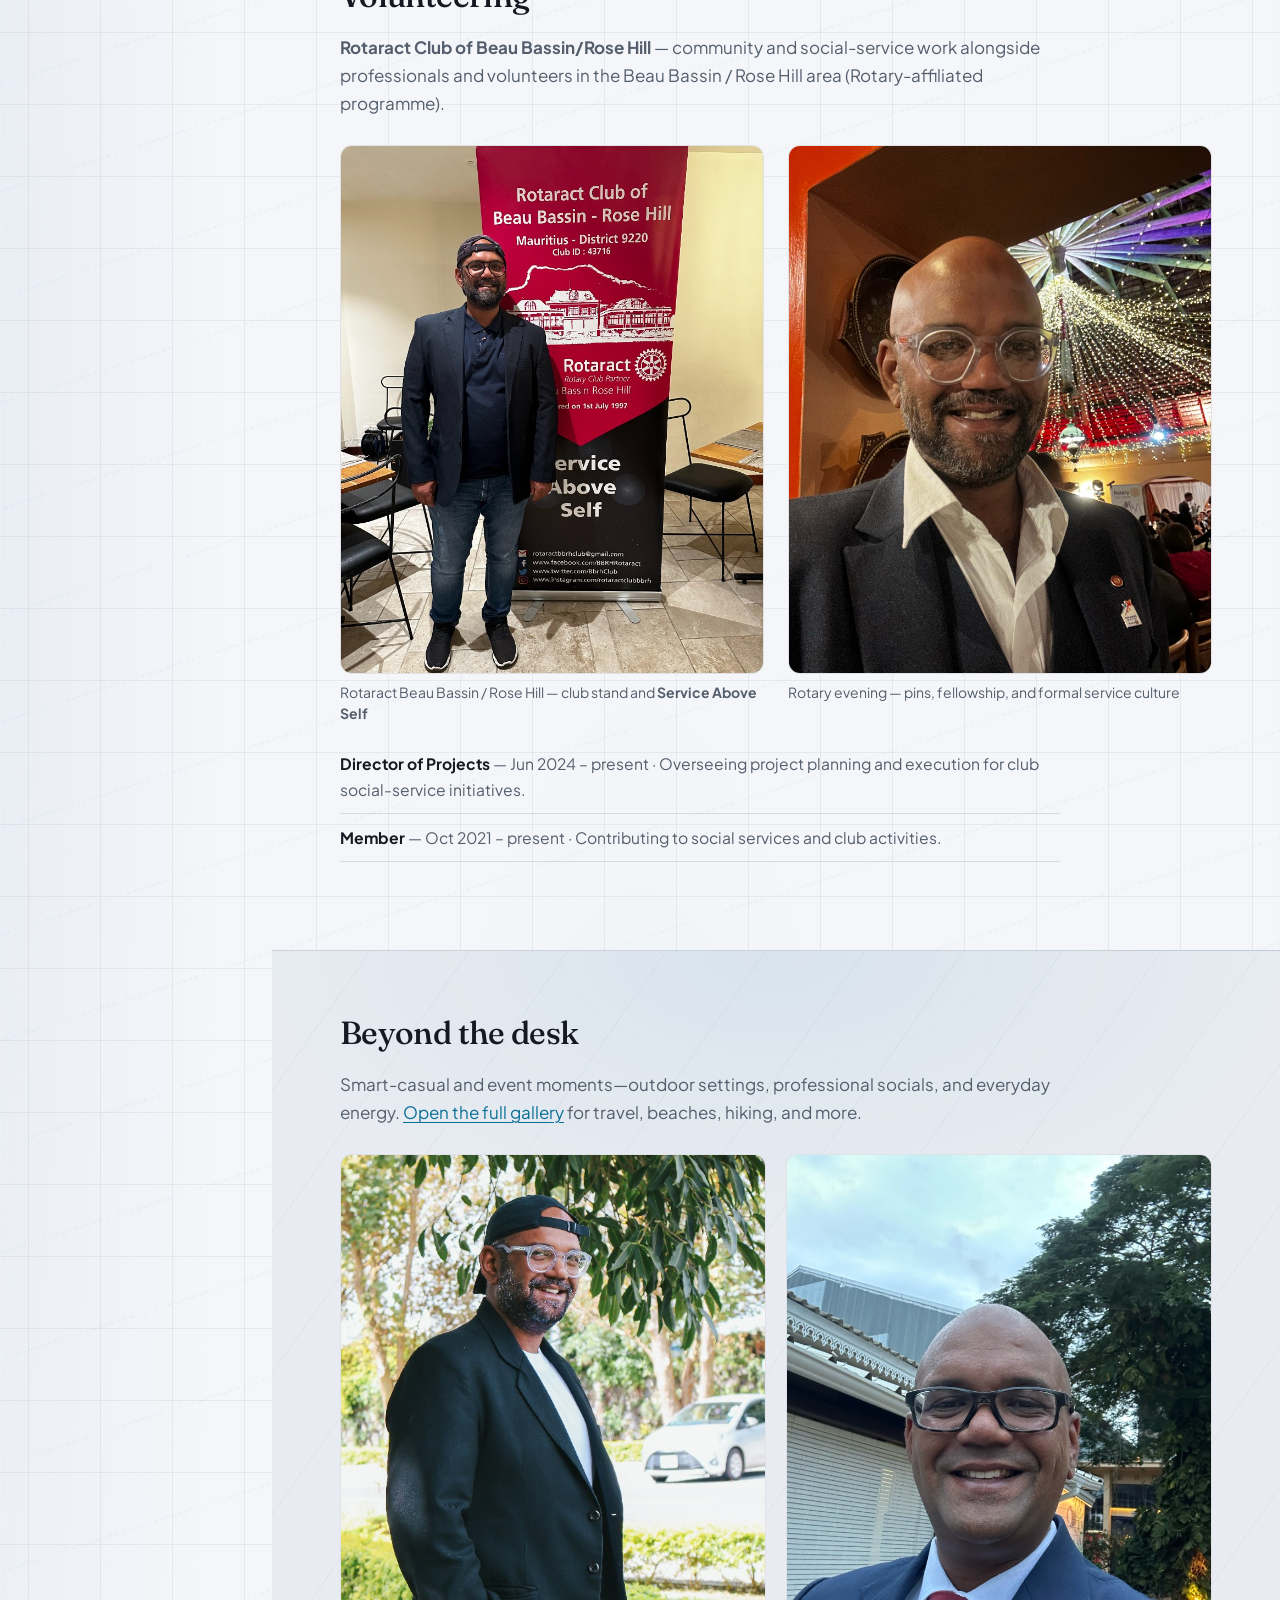
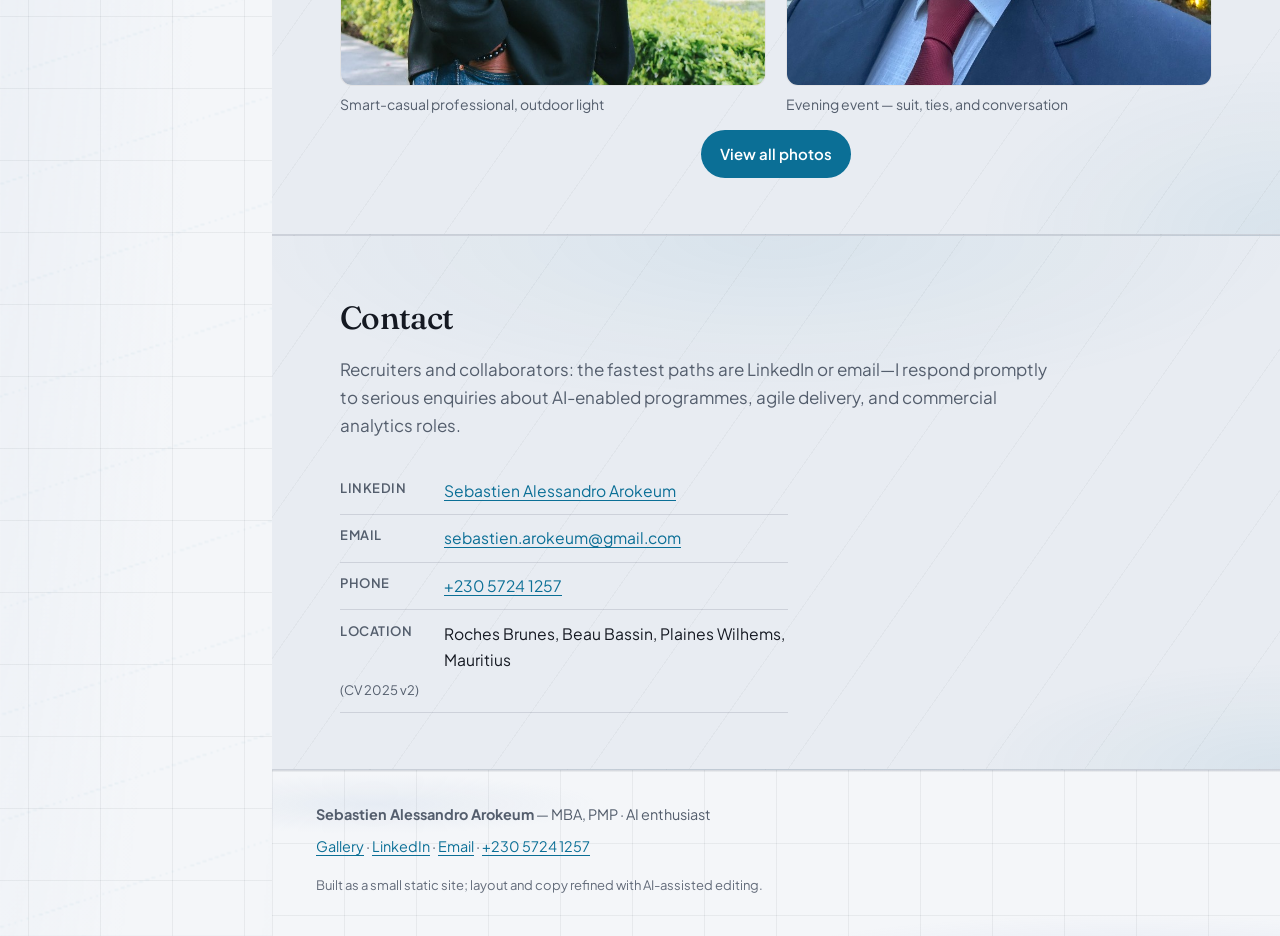
==== commit a2ede5d5: "release: v1.1.0 — MBA/PMP certificate scans, CHANGELOG - Add assets/mba-certificate.png and pmp-cert" ====
--- a/index.html
+++ b/index.html
@@ -484,6 +484,10 @@
         </ul>
 
         <div class="cert-grid" aria-label="Selected qualification documents">
+          <a class="cert-thumb" href="assets/mba-certificate.png" target="_blank" rel="noopener">
+            <img src="assets/mba-certificate.png" alt="Commonwealth Executive Master of Business Administration, Open University of Mauritius, issued 12 October 2016 to Sebastien Alessandro Arokeum" width="400" height="280" loading="lazy">
+            <span class="cert-thumb__cap">MBA · Open University of Mauritius</span>
+          </a>
           <a class="cert-thumb" href="assets/higher-school-certificate.png" target="_blank" rel="noopener">
             <img src="assets/higher-school-certificate.png" alt="Higher School Certificate (Cambridge), St Joseph's College" width="400" height="280" loading="lazy">
             <span class="cert-thumb__cap">Higher School Certificate</span>
@@ -497,7 +501,7 @@
             <span class="cert-thumb__cap">School Certificate</span>
           </a>
         </div>
-        <p class="fine-print">Scanned certificates appear above for select qualifications; credential IDs and verification links are available on LinkedIn where applicable.</p>
+        <p class="fine-print">Scanned certificates above include the Commonwealth Executive MBA and earlier school and university qualifications; verification via LinkedIn where applicable.</p>
       </div>
     </section>
 
@@ -516,6 +520,13 @@
             <strong>Project Management Professional (PMP)<sup>®</sup></strong> — Project Management Institute · Issued Jul 2024 · Expires Jul 2027
           </li>
         </ul>
+
+        <div class="cert-grid" aria-label="PMI credential document">
+          <a class="cert-thumb" href="assets/pmp-certificate.png" target="_blank" rel="noopener noreferrer">
+            <img src="assets/pmp-certificate.png" alt="Project Management Professional (PMP) digital certificate, Project Management Institute, credential number 3898603, granted 30 July 2024, expires 30 July 2027, Mauritius" width="400" height="280" loading="lazy">
+            <span class="cert-thumb__cap">PMP<sup>®</sup> · PMI · Jul 2024 – Jul 2027</span>
+          </a>
+        </div>
 
         <h3 class="cert-heading">Marketing, analytics &amp; advertising platforms</h3>
         <ul class="timeline timeline--flush">
